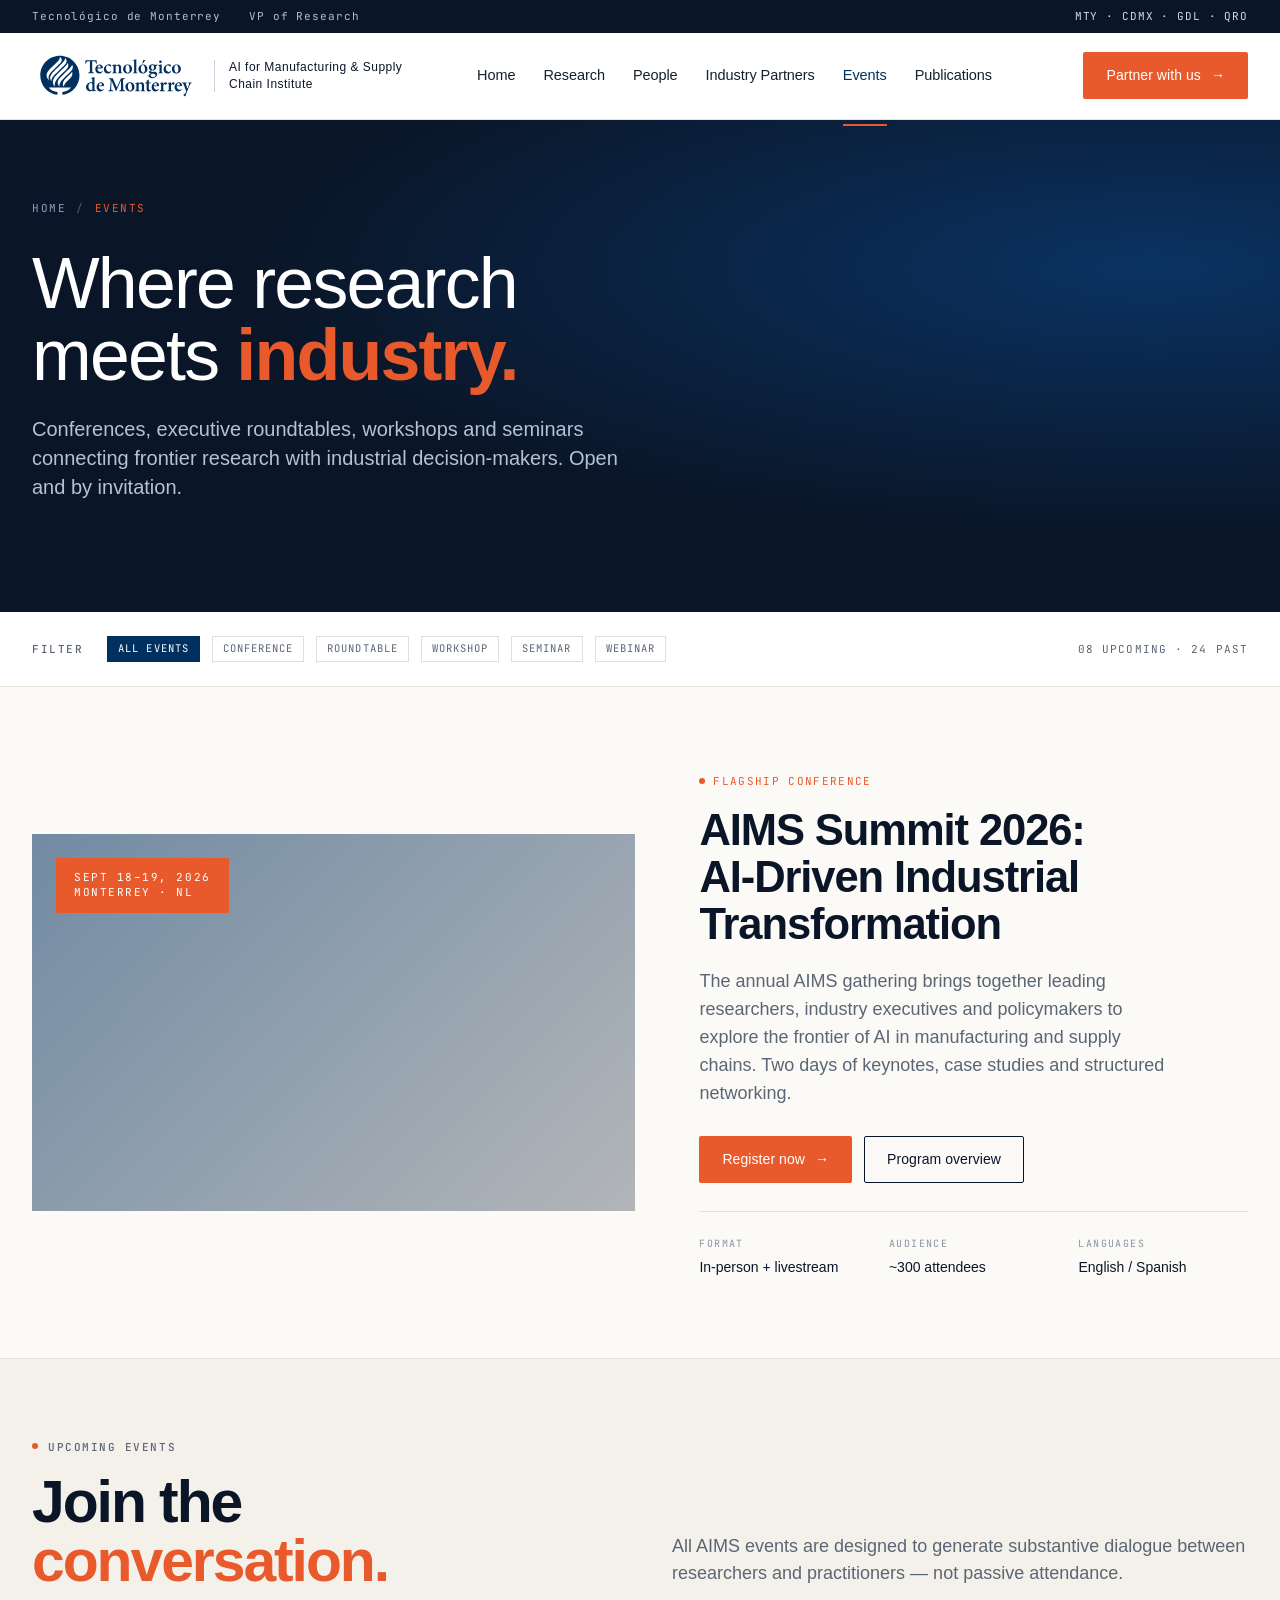
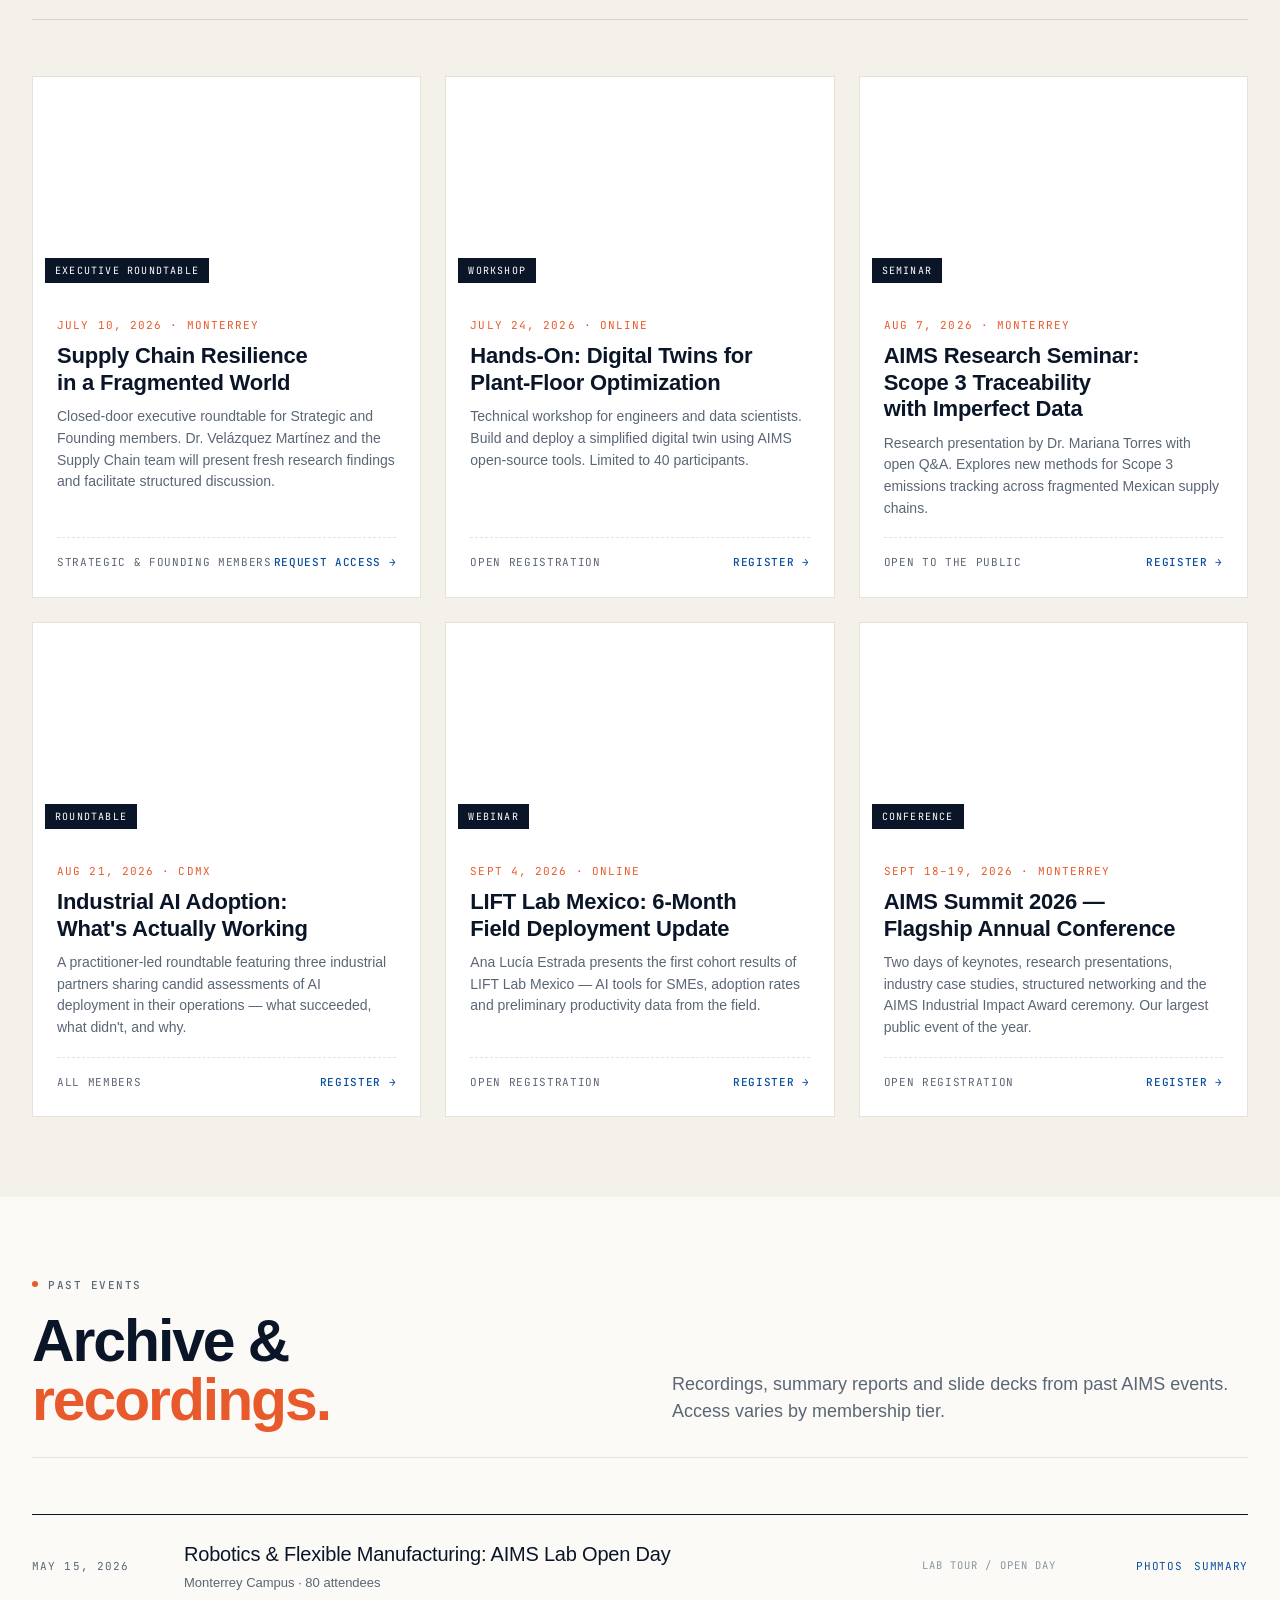
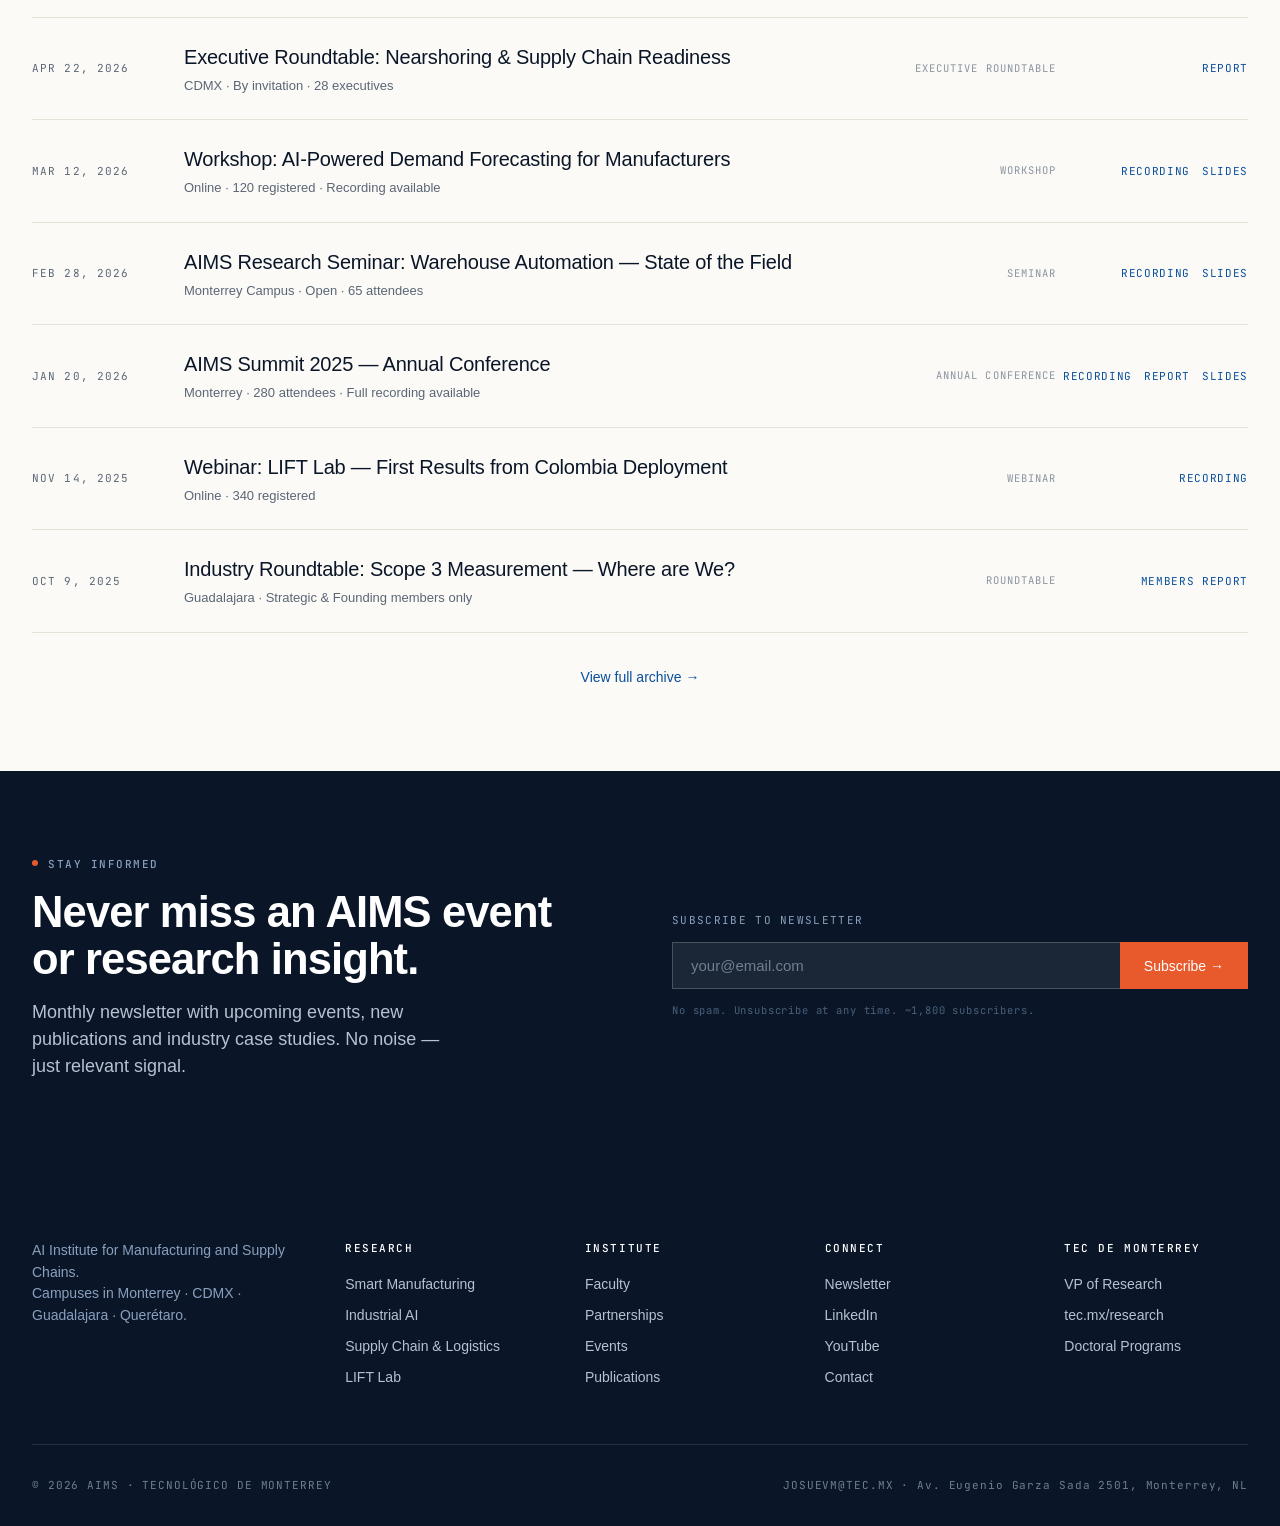
==== events.html @ 616144c2 "Add SVG favicon and include on pages Add a new favicon.svg asset (chip / neural hub styled SVG) and " ====
<!DOCTYPE html>
<html lang="en">
<head>
<meta charset="UTF-8" />
<meta name="viewport" content="width=device-width, initial-scale=1.0" />
<title>Events · AIMS Institute · Tec de Monterrey</title>
<link rel="preconnect" href="https://fonts.googleapis.com">
<link rel="preconnect" href="https://fonts.gstatic.com" crossorigin>
<link href="https://fonts.googleapis.com/css2?family=JetBrains+Mono:wght@400;500&display=swap" rel="stylesheet">
<link rel="stylesheet" href="css/styles.css">
<link rel="stylesheet" href="css/partials.css">
<style>
  /* ===== Event filter bar ===== */
  .event-filter {
    background: #fff;
    border-bottom: 1px solid var(--aims-line);
    padding: 24px 0;
    position: sticky;
    top: 86px;
    z-index: 10;
  }
  .event-filter .row {
    display: flex;
    gap: 12px;
    align-items: center;
    flex-wrap: wrap;
  }

  /* ===== Featured event ===== */
  .event-featured {
    padding: 80px 0;
    background: var(--aims-paper);
    border-bottom: 1px solid var(--aims-line);
  }
  .event-feat-grid {
    display: grid;
    grid-template-columns: 1.1fr 1fr;
    gap: 64px;
    align-items: center;
  }
  .event-feat-img {
    aspect-ratio: 16/10;
    position: relative;
    overflow: hidden;
    background-size: cover;
    background-position: center;
  }
  .event-feat-img .overlay {
    position: absolute;
    inset: 0;
    background: linear-gradient(135deg, rgba(0,48,95,0.55), rgba(10,22,40,0.3));
  }
  .event-feat-img .date-badge {
    position: absolute;
    top: 24px;
    left: 24px;
    background: var(--aims-accent);
    color: #fff;
    padding: 12px 18px;
    font-family: var(--font-mono);
    font-size: 11px;
    letter-spacing: 0.14em;
    text-transform: uppercase;
    line-height: 1.4;
  }
  .event-feat-body .type-pill {
    display: inline-flex;
    align-items: center;
    gap: 8px;
    font-family: var(--font-mono);
    font-size: 11px;
    letter-spacing: 0.12em;
    text-transform: uppercase;
    color: var(--aims-accent);
    margin-bottom: 18px;
  }
  .event-feat-body h2 {
    font-family: var(--font-display);
    font-size: clamp(30px, 3.4vw, 46px);
    line-height: 1.08;
    letter-spacing: -0.025em;
    color: var(--aims-ink);
    margin: 0 0 20px;
  }
  .event-feat-body p {
    font-family: var(--font-serif);
    font-size: 18px;
    line-height: 1.55;
    color: var(--aims-text-muted);
    margin: 0 0 28px;
    max-width: 480px;
  }
  .event-meta-row {
    display: grid;
    grid-template-columns: repeat(3, 1fr);
    gap: 20px;
    padding-top: 24px;
    border-top: 1px solid var(--aims-line);
    margin-top: 28px;
  }
  .event-meta-row .meta-item .lbl {
    font-family: var(--font-mono);
    font-size: 10px;
    letter-spacing: 0.14em;
    text-transform: uppercase;
    color: var(--aims-text-faint);
    margin-bottom: 6px;
  }
  .event-meta-row .meta-item .val {
    font-size: 14px;
    font-weight: 500;
    color: var(--aims-ink);
  }

  /* ===== Upcoming events grid ===== */
  .upcoming-section {
    padding: 80px 0;
    background: var(--aims-bone);
  }
  .events-grid {
    display: grid;
    grid-template-columns: repeat(3, 1fr);
    gap: 24px;
    margin-top: 48px;
  }
  .event-card {
    background: #fff;
    border: 1px solid var(--aims-line);
    display: flex;
    flex-direction: column;
    transition: border-color 0.2s ease, transform 0.2s ease;
  }
  .event-card:hover {
    border-color: var(--aims-deep);
    transform: translateY(-2px);
  }
  .event-card .card-img {
    aspect-ratio: 16/9;
    background-size: cover;
    background-position: center;
    position: relative;
    overflow: hidden;
  }
  .event-card .card-img .type-tag {
    position: absolute;
    bottom: 12px;
    left: 12px;
    background: var(--aims-ink);
    color: #fff;
    font-family: var(--font-mono);
    font-size: 10px;
    letter-spacing: 0.12em;
    text-transform: uppercase;
    padding: 5px 10px;
  }
  .event-card .card-body {
    padding: 22px 24px 26px;
    flex: 1;
    display: flex;
    flex-direction: column;
  }
  .event-card .card-date {
    font-family: var(--font-mono);
    font-size: 11px;
    letter-spacing: 0.1em;
    text-transform: uppercase;
    color: var(--aims-accent);
    margin-bottom: 10px;
  }
  .event-card h3 {
    font-family: var(--font-serif);
    font-size: 22px;
    line-height: 1.2;
    letter-spacing: -0.01em;
    color: var(--aims-ink);
    margin: 0 0 10px;
  }
  .event-card p {
    font-size: 14px;
    color: var(--aims-text-muted);
    line-height: 1.55;
    margin: 0 0 18px;
    flex: 1;
  }
  .event-card .card-footer {
    display: flex;
    justify-content: space-between;
    align-items: center;
    padding-top: 16px;
    border-top: 1px dashed var(--aims-line);
    font-family: var(--font-mono);
    font-size: 11px;
    letter-spacing: 0.06em;
    text-transform: uppercase;
    color: var(--aims-text-muted);
  }
  .event-card .card-footer .register-link {
    color: var(--aims-blue);
    font-weight: 500;
  }
  .event-card .card-footer .register-link:hover { color: var(--aims-accent); }

  /* ===== Past events list ===== */
  .past-section {
    padding: 80px 0;
    background: var(--aims-paper);
  }
  .past-list {
    margin-top: 48px;
    border-top: 1px solid var(--aims-ink);
  }
  .past-item {
    display: grid;
    grid-template-columns: 120px 1fr 200px 160px;
    gap: 32px;
    align-items: center;
    padding: 24px 0;
    border-bottom: 1px solid var(--aims-line);
    transition: background 0.15s ease;
  }
  .past-item:hover { background: var(--aims-bone); margin: 0 -20px; padding: 24px 20px; }
  .past-item .past-date {
    font-family: var(--font-mono);
    font-size: 11px;
    letter-spacing: 0.1em;
    text-transform: uppercase;
    color: var(--aims-text-muted);
  }
  .past-item h4 {
    font-family: var(--font-serif);
    font-size: 20px;
    letter-spacing: -0.01em;
    color: var(--aims-ink);
    margin: 0 0 4px;
    font-weight: 500;
  }
  .past-item .past-sub {
    font-size: 13px;
    color: var(--aims-text-muted);
  }
  .past-item .past-type {
    font-family: var(--font-mono);
    font-size: 10.5px;
    letter-spacing: 0.1em;
    text-transform: uppercase;
    color: var(--aims-text-faint);
    text-align: right;
  }
  .past-item .past-links {
    display: flex;
    gap: 12px;
    justify-content: flex-end;
    font-family: var(--font-mono);
    font-size: 11px;
    letter-spacing: 0.06em;
    text-transform: uppercase;
  }
  .past-item .past-links a { color: var(--aims-blue); }
  .past-item .past-links a:hover { color: var(--aims-accent); }

  /* ===== Newsletter CTA ===== */
  .newsletter-band {
    background: var(--aims-ink);
    padding: 80px 0;
  }
  .newsletter-grid {
    display: grid;
    grid-template-columns: 1fr 1fr;
    gap: 64px;
    align-items: center;
  }
  .newsletter-band h2 { color: #fff; font-family: var(--font-serif); font-size: clamp(30px, 3.4vw, 46px); line-height: 1.08; letter-spacing: -0.02em; margin: 0 0 16px; }
  .newsletter-band p { color: #b6c2d2; font-family: var(--font-serif); font-size: 18px; line-height: 1.5; max-width: 440px; margin: 0; }
  .newsletter-form { display: flex; gap: 0; }
  .newsletter-form input {
    flex: 1;
    padding: 14px 18px;
    border: 1px solid rgba(255,255,255,0.2);
    border-right: 0;
    background: rgba(255,255,255,0.07);
    font-family: var(--font-sans);
    font-size: 15px;
    color: #fff;
    outline: none;
    border-radius: 0;
  }
  .newsletter-form input::placeholder { color: #6f7e92; }
  .newsletter-form input:focus { border-color: var(--aims-accent); background: rgba(255,255,255,0.1); }
  .newsletter-form button {
    padding: 14px 24px;
    background: var(--aims-accent);
    color: #fff;
    font-family: var(--font-sans);
    font-weight: 500;
    font-size: 14px;
    border: none;
    cursor: pointer;
    transition: background 0.2s ease;
    white-space: nowrap;
  }
  .newsletter-form button:hover { background: #d04915; }

  /* Mobile */
  @media (max-width: 1024px) {
    .event-feat-grid { grid-template-columns: 1fr; gap: 36px; }
    .events-grid { grid-template-columns: repeat(2, 1fr); }
    .past-item { grid-template-columns: 100px 1fr 140px; }
    .past-item .past-links { grid-column: 1 / -1; justify-content: flex-start; }
    .newsletter-grid { grid-template-columns: 1fr; gap: 36px; }
  }
  @media (max-width: 768px) {
    .event-featured { padding: 52px 0; }
    .event-filter { top: 70px; }
    .upcoming-section { padding: 52px 0; }
    .events-grid { grid-template-columns: 1fr; }
    .past-section { padding: 52px 0; }
    .past-item { grid-template-columns: 1fr; gap: 8px; }
    .past-item .past-type { text-align: left; }
    .past-item .past-links { justify-content: flex-start; }
    .event-meta-row { grid-template-columns: 1fr 1fr; }
    .newsletter-band { padding: 52px 0; }
    .newsletter-form { flex-direction: column; }
    .newsletter-form input { border-right: 1px solid rgba(255,255,255,0.2); border-bottom: 0; }
    .newsletter-form button { width: 100%; }
  }
</style>
  <link rel="icon" type="image/svg+xml" href="favicon.svg">
</head>
<body>

<!-- TOP BAR -->
<div class="topbar">
  <div class="container">
    <div class="topbar-links">
      <a href="https://www.tec.mx/" target="_blank" rel="noopener">Tecnológico de Monterrey</a>
      <a href="https://www.tec.mx/investigacion" target="_blank" rel="noopener">VP of Research</a>
    </div>
    <div class="topbar-meta">
      <span>MTY · CDMX · GDL · QRO</span>
    </div>
  </div>
</div>

<!-- HEADER -->
<header class="header">
  <div class="container">
    <a href="index.html" class="brand">
      <img src="uploads/tec-logo.svg" alt="Tec de Monterrey" class="brand-flame">
      <div class="brand-sep"></div>
      <div class="brand-text">
        <span class="name">AI for Manufacturing &amp; Supply Chain Institute</span>
      </div>
    </a>
    <nav class="nav" id="mainNav">
      <a href="index.html">Home</a>
      <a href="research.html">Research</a>
      <a href="people.html">People</a>
      <a href="partners.html">Industry Partners</a>
      <a href="events.html" class="active">Events</a>
      <a href="publications.html">Publications</a>
      <a href="partners.html" class="btn btn-primary nav-mobile-cta">Partner with us <span class="arrow">→</span></a>
    </nav>
    <div class="nav-cta">
      <a href="partners.html" class="btn btn-primary">Partner with us <span class="arrow">→</span></a>
    </div>
    <button class="nav-toggle" id="navToggle" aria-label="Toggle navigation">
      <span></span><span></span><span></span>
    </button>
  </div>
</header>

<!-- PAGE HERO -->
<section class="page-hero" data-screen-label="01 Hero Events">
  <div class="container">
    <div class="breadcrumb">
      <a href="index.html">Home</a>
      <span class="sep">/</span>
      <span class="current">Events</span>
    </div>
    <h1>Where research<br>meets <span class="italic" style="color: var(--aims-accent);">industry.</span></h1>
    <p>Conferences, executive roundtables, workshops and seminars connecting frontier research with industrial decision-makers. Open and by invitation.</p>
  </div>
</section>

<!-- FILTER BAR -->
<div class="event-filter">
  <div class="container">
    <div class="row">
      <span class="eyebrow" style="margin-right: 12px;">FILTER</span>
      <span class="tag solid">All events</span>
      <span class="tag">Conference</span>
      <span class="tag">Roundtable</span>
      <span class="tag">Workshop</span>
      <span class="tag">Seminar</span>
      <span class="tag">Webinar</span>
      <span style="margin-left: auto; font-family: var(--font-mono); font-size: 11px; letter-spacing: 0.1em; color: var(--aims-text-muted);">08 UPCOMING · 24 PAST</span>
    </div>
  </div>
</div>

<!-- FEATURED EVENT -->
<section class="event-featured" data-screen-label="02 Featured">
  <div class="container">
    <div class="event-feat-grid">
      <div class="event-feat-img" style="background-image: url('https://images.unsplash.com/photo-1540575467063-178a50c2df87?auto=format&fit=crop&w=1000&q=80');">
        <div class="overlay"></div>
        <div class="date-badge">
          SEPT 18–19, 2026<br>MONTERREY · NL
        </div>
      </div>
      <div class="event-feat-body">
        <div class="type-pill"><span class="dot" style="width:6px;height:6px;background:var(--aims-accent);border-radius:50%;display:inline-block;"></span> FLAGSHIP CONFERENCE</div>
        <h2>AIMS Summit 2026: AI-Driven Industrial Transformation</h2>
        <p>The annual AIMS gathering brings together leading researchers, industry executives and policymakers to explore the frontier of AI in manufacturing and supply chains. Two days of keynotes, case studies and structured networking.</p>
        <div style="display: flex; gap: 12px; flex-wrap: wrap;">
          <a href="#" class="btn btn-primary">Register now <span class="arrow">→</span></a>
          <a href="#" class="btn btn-ghost">Program overview</a>
        </div>
        <div class="event-meta-row">
          <div class="meta-item">
            <div class="lbl">Format</div>
            <div class="val">In-person + livestream</div>
          </div>
          <div class="meta-item">
            <div class="lbl">Audience</div>
            <div class="val">~300 attendees</div>
          </div>
          <div class="meta-item">
            <div class="lbl">Languages</div>
            <div class="val">English / Spanish</div>
          </div>
        </div>
      </div>
    </div>
  </div>
</section>

<!-- UPCOMING EVENTS -->
<section class="upcoming-section" data-screen-label="03 Upcoming">
  <div class="container">
    <div class="section-head" style="border-bottom-color: var(--aims-stone);">
      <div class="left">
        <span class="eyebrow"><span class="dot"></span>Upcoming events</span>
        <h2 class="h1">Join the<br><span class="italic" style="color: var(--aims-accent);">conversation.</span></h2>
      </div>
      <div class="right">
        <p style="font-family: var(--font-serif); font-size: 18px; line-height: 1.5; color: var(--aims-text-muted); margin: 0;">
          All AIMS events are designed to generate substantive dialogue between researchers and practitioners — not passive attendance.
        </p>
      </div>
    </div>

    <div class="events-grid">

      <article class="event-card">
        <div class="card-img" style="background-image: url('https://images.unsplash.com/photo-1559223607-a43c990c692c?auto=format&fit=crop&w=700&q=80');">
          <span class="type-tag">Executive Roundtable</span>
        </div>
        <div class="card-body">
          <div class="card-date">July 10, 2026 · Monterrey</div>
          <h3>Supply Chain Resilience in a Fragmented World</h3>
          <p>Closed-door executive roundtable for Strategic and Founding members. Dr. Velázquez Martínez and the Supply Chain team will present fresh research findings and facilitate structured discussion.</p>
          <div class="card-footer">
            <span>Strategic &amp; Founding members</span>
            <a href="#" class="register-link">Request access →</a>
          </div>
        </div>
      </article>

      <article class="event-card">
        <div class="card-img" style="background-image: url('https://images.unsplash.com/photo-1524178232363-1fb2b075b655?auto=format&fit=crop&w=700&q=80');">
          <span class="type-tag">Workshop</span>
        </div>
        <div class="card-body">
          <div class="card-date">July 24, 2026 · Online</div>
          <h3>Hands-On: Digital Twins for Plant-Floor Optimization</h3>
          <p>Technical workshop for engineers and data scientists. Build and deploy a simplified digital twin using AIMS open-source tools. Limited to 40 participants.</p>
          <div class="card-footer">
            <span>Open registration</span>
            <a href="#" class="register-link">Register →</a>
          </div>
        </div>
      </article>

      <article class="event-card">
        <div class="card-img" style="background-image: url('https://images.unsplash.com/photo-1505373877841-8d25f7d46678?auto=format&fit=crop&w=700&q=80');">
          <span class="type-tag">Seminar</span>
        </div>
        <div class="card-body">
          <div class="card-date">Aug 7, 2026 · Monterrey</div>
          <h3>AIMS Research Seminar: Scope 3 Traceability with Imperfect Data</h3>
          <p>Research presentation by Dr. Mariana Torres with open Q&amp;A. Explores new methods for Scope 3 emissions tracking across fragmented Mexican supply chains.</p>
          <div class="card-footer">
            <span>Open to the public</span>
            <a href="#" class="register-link">Register →</a>
          </div>
        </div>
      </article>

      <article class="event-card">
        <div class="card-img" style="background-image: url('https://images.unsplash.com/photo-1522071820081-009f0129c71c?auto=format&fit=crop&w=700&q=80');">
          <span class="type-tag">Roundtable</span>
        </div>
        <div class="card-body">
          <div class="card-date">Aug 21, 2026 · CDMX</div>
          <h3>Industrial AI Adoption: What's Actually Working</h3>
          <p>A practitioner-led roundtable featuring three industrial partners sharing candid assessments of AI deployment in their operations — what succeeded, what didn't, and why.</p>
          <div class="card-footer">
            <span>All members</span>
            <a href="#" class="register-link">Register →</a>
          </div>
        </div>
      </article>

      <article class="event-card">
        <div class="card-img" style="background-image: url('https://images.unsplash.com/photo-1591115765373-5207764f72e7?auto=format&fit=crop&w=700&q=80');">
          <span class="type-tag">Webinar</span>
        </div>
        <div class="card-body">
          <div class="card-date">Sept 4, 2026 · Online</div>
          <h3>LIFT Lab Mexico: 6-Month Field Deployment Update</h3>
          <p>Ana Lucía Estrada presents the first cohort results of LIFT Lab Mexico — AI tools for SMEs, adoption rates and preliminary productivity data from the field.</p>
          <div class="card-footer">
            <span>Open registration</span>
            <a href="#" class="register-link">Register →</a>
          </div>
        </div>
      </article>

      <article class="event-card">
        <div class="card-img" style="background-image: url('https://images.unsplash.com/photo-1517048676732-d65bc937f952?auto=format&fit=crop&w=700&q=80');">
          <span class="type-tag">Conference</span>
        </div>
        <div class="card-body">
          <div class="card-date">Sept 18–19, 2026 · Monterrey</div>
          <h3>AIMS Summit 2026 — Flagship Annual Conference</h3>
          <p>Two days of keynotes, research presentations, industry case studies, structured networking and the AIMS Industrial Impact Award ceremony. Our largest public event of the year.</p>
          <div class="card-footer">
            <span>Open registration</span>
            <a href="#" class="register-link">Register →</a>
          </div>
        </div>
      </article>

    </div>
  </div>
</section>

<!-- PAST EVENTS -->
<section class="past-section" data-screen-label="04 Past">
  <div class="container">
    <div class="section-head">
      <div class="left">
        <span class="eyebrow"><span class="dot"></span>Past events</span>
        <h2 class="h1">Archive &amp;<br><span class="italic" style="color: var(--aims-accent);">recordings.</span></h2>
      </div>
      <div class="right">
        <p style="font-family: var(--font-serif); font-size: 18px; line-height: 1.5; color: var(--aims-text-muted); margin: 0;">
          Recordings, summary reports and slide decks from past AIMS events. Access varies by membership tier.
        </p>
      </div>
    </div>

    <div class="past-list">
      <div class="past-item">
        <div class="past-date">May 15, 2026</div>
        <div>
          <h4>Robotics &amp; Flexible Manufacturing: AIMS Lab Open Day</h4>
          <div class="past-sub">Monterrey Campus · 80 attendees</div>
        </div>
        <div class="past-type">Lab Tour / Open Day</div>
        <div class="past-links"><a href="#">Photos</a><a href="#">Summary</a></div>
      </div>
      <div class="past-item">
        <div class="past-date">Apr 22, 2026</div>
        <div>
          <h4>Executive Roundtable: Nearshoring &amp; Supply Chain Readiness</h4>
          <div class="past-sub">CDMX · By invitation · 28 executives</div>
        </div>
        <div class="past-type">Executive Roundtable</div>
        <div class="past-links"><a href="#">Report</a></div>
      </div>
      <div class="past-item">
        <div class="past-date">Mar 12, 2026</div>
        <div>
          <h4>Workshop: AI-Powered Demand Forecasting for Manufacturers</h4>
          <div class="past-sub">Online · 120 registered · Recording available</div>
        </div>
        <div class="past-type">Workshop</div>
        <div class="past-links"><a href="#">Recording</a><a href="#">Slides</a></div>
      </div>
      <div class="past-item">
        <div class="past-date">Feb 28, 2026</div>
        <div>
          <h4>AIMS Research Seminar: Warehouse Automation — State of the Field</h4>
          <div class="past-sub">Monterrey Campus · Open · 65 attendees</div>
        </div>
        <div class="past-type">Seminar</div>
        <div class="past-links"><a href="#">Recording</a><a href="#">Slides</a></div>
      </div>
      <div class="past-item">
        <div class="past-date">Jan 20, 2026</div>
        <div>
          <h4>AIMS Summit 2025 — Annual Conference</h4>
          <div class="past-sub">Monterrey · 280 attendees · Full recording available</div>
        </div>
        <div class="past-type">Annual Conference</div>
        <div class="past-links"><a href="#">Recording</a><a href="#">Report</a><a href="#">Slides</a></div>
      </div>
      <div class="past-item">
        <div class="past-date">Nov 14, 2025</div>
        <div>
          <h4>Webinar: LIFT Lab — First Results from Colombia Deployment</h4>
          <div class="past-sub">Online · 340 registered</div>
        </div>
        <div class="past-type">Webinar</div>
        <div class="past-links"><a href="#">Recording</a></div>
      </div>
      <div class="past-item">
        <div class="past-date">Oct 9, 2025</div>
        <div>
          <h4>Industry Roundtable: Scope 3 Measurement — Where are We?</h4>
          <div class="past-sub">Guadalajara · Strategic &amp; Founding members only</div>
        </div>
        <div class="past-type">Roundtable</div>
        <div class="past-links"><a href="#">Members report</a></div>
      </div>
    </div>

    <div style="margin-top: 32px; text-align: center;">
      <a href="#" class="link-arrow">View full archive →</a>
    </div>
  </div>
</section>

<!-- NEWSLETTER -->
<section class="newsletter-band" data-screen-label="05 Newsletter">
  <div class="container">
    <div class="newsletter-grid">
      <div>
        <span class="eyebrow" style="color: #8aa0bd;"><span class="dot"></span>Stay informed</span>
        <h2 style="margin-top: 14px;">Never miss an AIMS event<br>or research insight.</h2>
        <p>Monthly newsletter with upcoming events, new publications and industry case studies. No noise — just relevant signal.</p>
      </div>
      <div>
        <div style="font-family: var(--font-mono); font-size: 11px; letter-spacing: 0.12em; text-transform: uppercase; color: #8aa0bd; margin-bottom: 14px;">SUBSCRIBE TO NEWSLETTER</div>
        <div class="newsletter-form">
          <input type="email" placeholder="your@email.com" />
          <button type="submit">Subscribe →</button>
        </div>
        <p style="margin: 14px 0 0; font-family: var(--font-mono); font-size: 10.5px; letter-spacing: 0.08em; color: #4a5f7a;">
          No spam. Unsubscribe at any time. ~1,800 subscribers.
        </p>
      </div>
    </div>
  </div>
</section>

<!-- FOOTER -->
<footer class="footer">
  <div class="container">
    <div class="footer-grid">
      <div>
        <p style="font-size: 14px; line-height: 1.55; color: #8aa0bd; max-width: 320px; margin: 0;">
          AI Institute for Manufacturing and Supply Chains.<br>
          Campuses in Monterrey · CDMX · Guadalajara · Querétaro.
        </p>
      </div>
      <div><h4>Research</h4><ul><li><a href="#">Smart Manufacturing</a></li><li><a href="#">Industrial AI</a></li><li><a href="#">Supply Chain &amp; Logistics</a></li><li><a href="#">LIFT Lab</a></li></ul></div>
      <div><h4>Institute</h4><ul><li><a href="people.html">Faculty</a></li><li><a href="partners.html">Partnerships</a></li><li><a href="events.html">Events</a></li><li><a href="publications.html">Publications</a></li></ul></div>
      <div><h4>Connect</h4><ul><li><a href="#">Newsletter</a></li><li><a href="#">LinkedIn</a></li><li><a href="#">YouTube</a></li><li><a href="#">Contact</a></li></ul></div>
      <div><h4>Tec de Monterrey</h4><ul><li><a href="#">VP of Research</a></li><li><a href="#">tec.mx/research</a></li><li><a href="#">Doctoral Programs</a></li></ul></div>
    </div>
    <div class="footer-bottom">
      <span>© 2026 AIMS · TECNOLÓGICO DE MONTERREY</span>
      <span>JOSUEVM@TEC.MX  ·  Av. Eugenio Garza Sada 2501, Monterrey, NL</span>
    </div>
  </div>
</footer>

<script>
const toggle = document.getElementById('navToggle');
const nav = document.getElementById('mainNav');
if (toggle && nav) {
  toggle.addEventListener('click', () => {
    nav.classList.toggle('open');
    toggle.classList.toggle('open');
    document.body.style.overflow = nav.classList.contains('open') ? 'hidden' : '';
  });
  nav.querySelectorAll('a').forEach(link => {
    link.addEventListener('click', () => {
      nav.classList.remove('open');
      toggle.classList.remove('open');
      document.body.style.overflow = '';
    });
  });
}
</script>
</body>
</html>
---- css/styles.css ----
/* ============================================================
   AIMS — Design System
   Tec de Monterrey institutional with energy accents
   ============================================================ */

@font-face {
  font-family: "Neue Haas Grotesk";
  src: url("fonts/NHaasGroteskTXPro-55Rg.ttf") format("truetype");
  font-weight: 400 500;
  font-style: normal;
  font-display: swap;
}
@font-face {
  font-family: "Neue Haas Grotesk";
  src: url("fonts/NHaasGroteskTXPro-75Bd.ttf") format("truetype");
  font-weight: 600 700;
  font-style: normal;
  font-display: swap;
}

:root {
  /* Colors — Tec institutional deep blue + warm accent */
  --aims-ink: #0a1628;            /* near-black blue */
  --aims-deep: #00305f;           /* Tec deep blue */
  --aims-blue: #0a4f9c;           /* primary blue */
  --aims-blue-bright: #2563d4;    /* interactive blue */
  --aims-azure: #e8f0fa;          /* tint */

  --aims-accent: #e85a2c;         /* warm orange — industry energy */
  --aims-accent-soft: #fde8de;
  --aims-gold: #c89a3a;           /* secondary accent (academic) */

  --aims-paper: #fbfaf7;          /* warm off-white */
  --aims-bone: #f4f1ea;           /* paper-2 */
  --aims-stone: #d9d4c7;          /* divider warm */
  --aims-line: #e6e2d8;
  --aims-line-cool: #d8e0ea;

  --aims-text: #15202b;
  --aims-text-muted: #5b6675;
  --aims-text-faint: #8a93a0;

  /* Type — fully Helvetica-driven (Neue Haas Grotesk Text Pro) */
  --font-display: "Neue Haas Grotesk", "Helvetica Neue", "Helvetica", Arial, sans-serif;
  --font-sans: "Neue Haas Grotesk", "Helvetica Neue", "Helvetica", Arial, sans-serif;
  --font-serif: "Neue Haas Grotesk", "Helvetica Neue", "Helvetica", Arial, sans-serif;
  --font-mono: "JetBrains Mono", ui-monospace, "SF Mono", Menlo, monospace;

  /* Layout */
  --container: 1320px;
  --gutter: 32px;
}

* { box-sizing: border-box; }
html, body { margin: 0; padding: 0; }

body {
  font-family: var(--font-sans);
  color: var(--aims-text);
  background: var(--aims-paper);
  font-size: 16px;
  line-height: 1.5;
  -webkit-font-smoothing: antialiased;
  -moz-osx-font-smoothing: grayscale;
}

a { color: inherit; text-decoration: none; }

img { max-width: 100%; display: block; }

.container {
  max-width: var(--container);
  margin: 0 auto;
  padding: 0 var(--gutter);
}

/* ---------- Typography ---------- */
.eyebrow {
  font-family: var(--font-mono);
  font-size: 11px;
  font-weight: 500;
  letter-spacing: 0.14em;
  text-transform: uppercase;
  color: var(--aims-text-muted);
}

.eyebrow .dot {
  display: inline-block;
  width: 6px; height: 6px;
  background: var(--aims-accent);
  border-radius: 50%;
  margin-right: 10px;
  vertical-align: 2px;
}

h1, h2, h3, h4 {
  font-family: var(--font-display);
  font-weight: 700;
  letter-spacing: -0.02em;
  margin: 0;
  color: var(--aims-ink);
  text-wrap: balance;
}

.display {
  font-size: clamp(52px, 7.2vw, 104px);
  line-height: 0.94;
  letter-spacing: -0.04em;
  font-weight: 700;
}

.h1 { font-size: clamp(40px, 4.6vw, 68px); line-height: 1.0;  letter-spacing: -0.035em; font-weight: 700; }
.h2 { font-size: clamp(30px, 3.2vw, 46px); line-height: 1.06; letter-spacing: -0.03em;  font-weight: 700; }
.h3 { font-size: clamp(22px, 1.8vw, 26px); line-height: 1.18; letter-spacing: -0.02em;  font-weight: 700; }
.h4 { font-size: 18px; line-height: 1.3;   letter-spacing: -0.01em;  font-weight: 700; }

p.lead {
  font-family: var(--font-sans);
  font-size: clamp(19px, 1.5vw, 22px);
  line-height: 1.45;
  color: var(--aims-text);
  font-weight: 400;
  letter-spacing: -0.005em;
}

.italic { font-weight: 700; color: var(--aims-accent); }

/* ---------- Header / Nav ---------- */
.topbar {
  background: var(--aims-ink);
  color: #d3dbe4;
  font-family: var(--font-mono);
  font-size: 11px;
  letter-spacing: 0.08em;
  padding: 8px 0;
}
.topbar .container {
  display: flex;
  justify-content: space-between;
  align-items: center;
}
.topbar a { color: #d3dbe4; opacity: 0.85; }
.topbar a:hover { opacity: 1; }
.topbar .topbar-links { display: flex; gap: 28px; }
.topbar .topbar-meta { display: flex; gap: 18px; align-items: center; }
.topbar .lang-pill {
  background: rgba(255,255,255,0.08);
  padding: 3px 10px;
  border-radius: 2px;
}

.header {
  background: #fff;
  border-bottom: 1px solid var(--aims-line);
  position: sticky;
  top: 0;
  z-index: 50;
}
.header .container {
  display: flex;
  align-items: center;
  height: 86px;
  gap: 48px;
}

.brand {
  display: flex;
  align-items: center;
  gap: 0;
  text-decoration: none;
}
.brand-flame {
  height: 48px;
  width: auto;
  flex-shrink: 0;
}
.brand-sep {
  width: 1px;
  height: 32px;
  background: #c8d2dc;
  margin: 0 14px;
  flex-shrink: 0;
}
.brand-text {
  display: flex;
  flex-direction: column;
  line-height: 1.2;
}
.brand-text .name {
  font-family: var(--font-sans);
  font-weight: 400;
  font-size: 12px;
  line-height: 1.35;
  color: var(--aims-ink);
  letter-spacing: 0.04em;
  max-width: 200px;
}
.brand-text .sub {
  font-family: var(--font-mono);
  font-size: 9.5px;
  letter-spacing: 0.08em;
  color: var(--aims-text-muted);
  text-transform: uppercase;
  margin-top: 3px;
}

/* Footer brand overrides */
.footer .brand-flame { filter: brightness(0) invert(1); }
.footer .brand-sep { background: rgba(255,255,255,0.2); }
.footer .brand-text .name { color: #fff; }
.footer .brand-text .sub { color: #8aa0bd; }

.nav {
  display: flex;
  align-items: center;
  gap: 28px;
  flex: 1;
}
.nav a {
  font-size: 14.5px;
  font-weight: 500;
  color: var(--aims-text);
  padding: 8px 0;
  position: relative;
  letter-spacing: -0.005em;
}
.nav a:hover { color: var(--aims-blue); }
.nav a.active {
  color: var(--aims-deep);
}
.nav a.active::after {
  content: "";
  position: absolute;
  left: 0; right: 0;
  bottom: -32px;
  height: 2px;
  background: var(--aims-accent);
}

.nav-cta {
  margin-left: auto;
  display: flex;
  gap: 12px;
  align-items: center;
}

/* ---------- Buttons ---------- */
.btn {
  display: inline-flex;
  align-items: center;
  gap: 10px;
  padding: 12px 22px;
  font-family: var(--font-sans);
  font-weight: 500;
  font-size: 14px;
  letter-spacing: 0.005em;
  border: 1px solid transparent;
  border-radius: 2px;
  cursor: pointer;
  transition: all 0.18s ease;
  background: transparent;
}
.btn-primary {
  background: var(--aims-accent);
  color: #fff;
}
.btn-primary:hover { background: #d04915; }
.btn-dark {
  background: var(--aims-ink);
  color: #fff;
}
.btn-dark:hover { background: var(--aims-deep); }
.btn-ghost {
  background: transparent;
  border-color: var(--aims-ink);
  color: var(--aims-ink);
}
.btn-ghost:hover { background: var(--aims-ink); color: #fff; }
.btn-ghost-light {
  border-color: rgba(255,255,255,0.4);
  color: #fff;
}
.btn-ghost-light:hover { background: #fff; color: var(--aims-ink); border-color: #fff; }
.btn .arrow { transition: transform 0.2s ease; }
.btn:hover .arrow { transform: translateX(3px); }

.link-arrow {
  display: inline-flex;
  align-items: center;
  gap: 8px;
  font-family: var(--font-sans);
  font-weight: 500;
  font-size: 14px;
  color: var(--aims-blue);
  border-bottom: 1px solid transparent;
  padding-bottom: 2px;
  transition: all 0.2s ease;
}
.link-arrow:hover {
  border-bottom-color: var(--aims-blue);
}

/* ---------- Sections / Layout helpers ---------- */
.section { padding: 96px 0; }
.section-tight { padding: 64px 0; }
.section-dark {
  background: var(--aims-ink);
  color: #d3dbe4;
}
.section-dark h1, .section-dark h2, .section-dark h3, .section-dark h4 { color: #fff; }
.section-dark .eyebrow { color: #8aa0bd; }
.section-dark p { color: #b6c2d2; }

.section-bone { background: var(--aims-bone); }

.grid { display: grid; gap: var(--gutter); }
.grid-2 { grid-template-columns: repeat(2, 1fr); }
.grid-3 { grid-template-columns: repeat(3, 1fr); }
.grid-4 { grid-template-columns: repeat(4, 1fr); }
.grid-12 { grid-template-columns: repeat(12, 1fr); }

.section-head {
  display: grid;
  grid-template-columns: 1fr 1fr;
  gap: 64px;
  align-items: end;
  margin-bottom: 56px;
  padding-bottom: 28px;
  border-bottom: 1px solid var(--aims-line);
}
.section-head .left .eyebrow { margin-bottom: 18px; display: block; }
.section-head .right { padding-bottom: 4px; }

/* ---------- Image placeholders ---------- */
.placeholder {
  position: relative;
  background:
    repeating-linear-gradient(
      135deg,
      #e9e3d5 0 1px,
      transparent 1px 14px
    ),
    var(--aims-bone);
  border: 1px solid var(--aims-line);
  display: grid;
  place-items: center;
  overflow: hidden;
}
.placeholder.dark {
  background:
    repeating-linear-gradient(
      135deg,
      rgba(255,255,255,0.06) 0 1px,
      transparent 1px 14px
    ),
    #1a2a3e;
  border-color: rgba(255,255,255,0.08);
}
.placeholder.dark .placeholder-label { color: #8aa0bd; }
.placeholder-label {
  font-family: var(--font-mono);
  font-size: 10.5px;
  letter-spacing: 0.1em;
  text-transform: uppercase;
  color: var(--aims-text-muted);
  background: rgba(251, 250, 247, 0.85);
  padding: 6px 10px;
  border: 1px solid var(--aims-line);
  position: absolute;
  bottom: 14px;
  left: 14px;
}

/* ---------- Footer ---------- */
.footer {
  background: var(--aims-ink);
  color: #b6c2d2;
  padding: 80px 0 32px;
}
.footer h4 {
  color: #fff;
  font-family: var(--font-mono);
  font-size: 11px;
  letter-spacing: 0.14em;
  text-transform: uppercase;
  font-weight: 500;
  margin-bottom: 18px;
}
.footer a { color: #b6c2d2; }
.footer a:hover { color: #fff; }
.footer .footer-grid {
  display: grid;
  grid-template-columns: 1.4fr 1fr 1fr 1fr 1fr;
  gap: 56px;
  padding-bottom: 56px;
  border-bottom: 1px solid rgba(255,255,255,0.1);
}
.footer ul { list-style: none; padding: 0; margin: 0; display: flex; flex-direction: column; gap: 10px; font-size: 14px; }
.footer-bottom {
  display: flex;
  justify-content: space-between;
  align-items: center;
  margin-top: 32px;
  font-family: var(--font-mono);
  font-size: 11px;
  letter-spacing: 0.08em;
  color: #6f7e92;
}
/* footer brand handled above */

/* ---------- Tags & Pills ---------- */
.tag {
  display: inline-block;
  font-family: var(--font-mono);
  font-size: 10.5px;
  letter-spacing: 0.1em;
  text-transform: uppercase;
  padding: 4px 10px;
  border: 1px solid var(--aims-line-cool);
  color: var(--aims-text-muted);
  background: #fff;
}
.tag.solid {
  background: var(--aims-deep);
  color: #fff;
  border-color: var(--aims-deep);
}
.tag.accent {
  background: var(--aims-accent-soft);
  color: var(--aims-accent);
  border-color: var(--aims-accent-soft);
}

/* ---------- Cards ---------- */
.card {
  background: #fff;
  border: 1px solid var(--aims-line);
  transition: all 0.2s ease;
}
.card:hover {
  border-color: var(--aims-deep);
  transform: translateY(-2px);
}

/* Number callouts */
.metric {
  border-top: 1px solid var(--aims-line);
  padding-top: 20px;
}
.metric .num {
  font-family: var(--font-serif);
  font-size: clamp(48px, 5vw, 72px);
  line-height: 1;
  letter-spacing: -0.03em;
  color: var(--aims-deep);
  display: block;
  margin-bottom: 6px;
}
.metric .num .unit {
  font-size: 0.55em;
  color: var(--aims-accent);
  margin-left: 4px;
}
.metric .label {
  font-family: var(--font-sans);
  font-size: 13px;
  color: var(--aims-text-muted);
  line-height: 1.4;
  max-width: 240px;
}

/* Misc */
.divider {
  height: 1px;
  background: var(--aims-line);
  border: 0;
}

/* ============================================================
   MOBILE HAMBURGER NAV
   ============================================================ */

.nav-toggle {
  display: none;
  flex-direction: column;
  justify-content: center;
  gap: 5px;
  width: 40px;
  height: 40px;
  background: none;
  border: none;
  cursor: pointer;
  padding: 8px;
  margin-left: auto;
  flex-shrink: 0;
}
.nav-toggle span {
  display: block;
  width: 22px;
  height: 2px;
  background: var(--aims-ink);
  border-radius: 1px;
  transition: all 0.25s ease;
  transform-origin: center;
}
.nav-toggle.open span:nth-child(1) { transform: translateY(7px) rotate(45deg); }
.nav-toggle.open span:nth-child(2) { opacity: 0; transform: scaleX(0); }
.nav-toggle.open span:nth-child(3) { transform: translateY(-7px) rotate(-45deg); }

.nav-mobile-cta { display: none; }

/* ============================================================
   TABLET — 1024px
   ============================================================ */
@media (max-width: 1024px) {
  :root { --gutter: 24px; }

  .header .container { gap: 20px; }
  .nav { gap: 16px; }
  .nav a { font-size: 13px; }

  .section-head {
    grid-template-columns: 1fr;
    gap: 20px;
    margin-bottom: 40px;
  }
  .section-head .right { padding-bottom: 0; }

  .footer .footer-grid {
    grid-template-columns: 1fr 1fr 1fr;
    gap: 36px;
  }

  .grid-4 { grid-template-columns: repeat(2, 1fr); }
}

/* ============================================================
   MOBILE — 768px
   ============================================================ */
@media (max-width: 768px) {
  :root { --gutter: 18px; }

  /* Topbar */
  .topbar .topbar-links { display: none; }
  .topbar .container { justify-content: space-between; }

  /* Header */
  .header .container { height: 70px; gap: 12px; }
  .brand-text .name { font-size: 14px; }

  /* Hamburger */
  .nav-toggle { display: flex; }
  .nav-cta { display: none; }

  /* Mobile nav overlay */
  .nav {
    position: fixed;
    inset: 0;
    width: 100%;
    height: 100vh;
    background: var(--aims-ink);
    flex-direction: column;
    justify-content: center;
    align-items: center;
    gap: 8px;
    transform: translateX(-100%);
    transition: transform 0.3s cubic-bezier(0.4, 0, 0.2, 1);
    z-index: 200;
    padding: 48px 32px;
  }
  .nav.open { transform: translateX(0); }
  .nav a {
    font-size: 22px;
    font-weight: 700;
    color: #fff;
    letter-spacing: -0.02em;
    padding: 10px 0;
    width: 100%;
    text-align: center;
  }
  .nav a.active::after { display: none; }
  .nav a:hover { color: var(--aims-accent); }
  .nav .nav-mobile-cta {
    display: flex;
    margin-top: 24px;
    padding-top: 24px;
    border-top: 1px solid rgba(255,255,255,0.18);
    width: 100%;
    justify-content: center;
  }
  .nav-toggle { z-index: 300; }
  .nav-toggle.open span { background: #fff; }

  /* Sections */
  .section { padding: 60px 0; }
  .section-tight { padding: 40px 0; }

  .section-head {
    grid-template-columns: 1fr;
    gap: 14px;
    margin-bottom: 32px;
  }

  /* Grids */
  .grid-2, .grid-3, .grid-4 { grid-template-columns: 1fr; }

  /* Footer */
  .footer { padding: 56px 0 24px; }
  .footer .footer-grid {
    grid-template-columns: 1fr 1fr;
    gap: 32px;
  }
  .footer .footer-grid > div:first-child { grid-column: 1 / -1; }
  .footer-bottom {
    flex-direction: column;
    gap: 6px;
    text-align: center;
    font-size: 10px;
  }
}

/* ============================================================
   SMALL MOBILE — 480px
   ============================================================ */
@media (max-width: 480px) {
  .footer .footer-grid { grid-template-columns: 1fr; }
}
---- css/partials.css ----
/* ============================================================
   AIMS — Page-specific blocks
   ============================================================ */

/* ===== HERO ===== */
.hero {
  background: var(--aims-ink);
  color: #fff;
  position: relative;
  overflow: hidden;
  padding: 90px 0 0;
}
.hero::before {
  content: "";
  position: absolute;
  inset: 0;
  background:
    radial-gradient(ellipse at 78% 10%, rgba(232,90,44,0.18), transparent 55%),
    radial-gradient(ellipse at 5% 100%, rgba(10,79,156,0.4), transparent 60%);
  pointer-events: none;
}
.hero .container { position: relative; z-index: 1; }
.hero-grid {
  display: grid;
  grid-template-columns: 1.5fr 1fr;
  gap: 64px;
  align-items: end;
}
.hero-eyebrow {
  display: inline-flex;
  align-items: center;
  gap: 14px;
  font-family: var(--font-mono);
  font-size: 11px;
  letter-spacing: 0.16em;
  text-transform: uppercase;
  color: #8aa0bd;
  margin-bottom: 32px;
}
.hero-eyebrow .bar {
  display: inline-block;
  width: 36px; height: 1px;
  background: var(--aims-accent);
}
.hero h1 {
  color: #fff;
  font-size: clamp(52px, 6.6vw, 96px);
  line-height: 0.98;
  letter-spacing: -0.025em;
  font-weight: 400;
  margin-bottom: 24px;
}
.hero h1 .accent {
  color: var(--aims-accent);
}
.hero h1 .underline {
  background-image: linear-gradient(transparent 88%, var(--aims-accent) 88%, var(--aims-accent) 96%, transparent 96%);
}
.hero p {
  font-family: var(--font-serif);
  font-size: 19px;
  line-height: 1.5;
  color: #b6c2d2;
  max-width: 540px;
  font-weight: 300;
}
.hero .hero-cta {
  display: flex;
  gap: 14px;
  margin-top: 40px;
}
.hero-stats {
  display: grid;
  gap: 24px;
  padding-bottom: 12px;
}
.hero-stats .stat {
  border-top: 1px solid rgba(255,255,255,0.18);
  padding-top: 16px;
}
.hero-stats .stat .num {
  font-family: var(--font-serif);
  font-size: 44px;
  line-height: 1;
  letter-spacing: -0.025em;
  color: #fff;
}
.hero-stats .stat .num .unit { color: var(--aims-accent); font-size: 0.55em; margin-left: 4px; }
.hero-stats .stat .label {
  font-size: 12.5px;
  color: #8aa0bd;
  margin-top: 6px;
  font-family: var(--font-mono);
  letter-spacing: 0.06em;
  text-transform: uppercase;
}

.hero-strip {
  margin-top: 100px;
  border-top: 1px solid rgba(255,255,255,0.1);
  padding: 22px 0;
  display: flex;
  align-items: center;
  gap: 48px;
  font-family: var(--font-mono);
  font-size: 11px;
  letter-spacing: 0.14em;
  text-transform: uppercase;
  color: #8aa0bd;
  overflow: hidden;
  white-space: nowrap;
}
.hero-strip .label { color: var(--aims-accent); }
.hero-strip .item { display: flex; align-items: center; gap: 14px; }
.hero-strip .item::before {
  content: "";
  width: 4px; height: 4px;
  background: #4a5f7a;
  border-radius: 50%;
  display: inline-block;
}

/* ===== Mission strip ===== */
.mission {
  padding: 80px 0;
  background: var(--aims-paper);
  border-bottom: 1px solid var(--aims-line);
}
.mission-grid {
  display: grid;
  grid-template-columns: 1fr 2fr;
  gap: 80px;
  align-items: start;
}
.mission p {
  font-family: var(--font-display);
  font-size: clamp(24px, 2.4vw, 34px);
  line-height: 1.15;
  letter-spacing: -0.03em;
  font-weight: 700;
  color: var(--aims-ink);
  text-wrap: balance;
}
.mission p .highlight {
  background: linear-gradient(transparent 65%, var(--aims-accent-soft) 65%);
  font-weight: 700;
}
.mission-meta {
  font-family: var(--font-mono);
  font-size: 11px;
  letter-spacing: 0.14em;
  text-transform: uppercase;
  color: var(--aims-text-muted);
  line-height: 1.8;
}
.mission-meta .label-l { color: var(--aims-text-faint); display: block; }

/* ===== Research areas ===== */
.research {
  padding: 100px 0;
  background: var(--aims-paper);
}
.research-grid {
  display: grid;
  grid-template-columns: repeat(12, 1fr);
  gap: 0;
  border-top: 1px solid var(--aims-ink);
  border-left: 1px solid var(--aims-line);
}
.research-area {
  grid-column: span 6;
  padding: 40px 36px 44px;
  border-right: 1px solid var(--aims-line);
  border-bottom: 1px solid var(--aims-line);
  position: relative;
  background: #fff;
  transition: background 0.2s ease;
  display: flex;
  flex-direction: column;
  min-height: 380px;
}
.research-area:hover {
  background: var(--aims-paper);
}
.research-area .num {
  font-family: var(--font-mono);
  font-size: 11px;
  letter-spacing: 0.18em;
  color: var(--aims-accent);
}
.research-area h3 {
  font-family: var(--font-serif);
  font-size: 28px;
  line-height: 1.1;
  letter-spacing: -0.015em;
  margin: 18px 0 16px;
  color: var(--aims-ink);
  max-width: 380px;
}
.research-area p {
  font-size: 15px;
  line-height: 1.55;
  color: var(--aims-text-muted);
  margin: 0 0 24px;
  max-width: 460px;
}
.research-area .area-tags {
  display: flex;
  flex-wrap: wrap;
  gap: 8px;
  margin-top: auto;
  padding-top: 16px;
  border-top: 1px dashed var(--aims-line);
}
.research-area .read {
  position: absolute;
  top: 36px;
  right: 36px;
  font-family: var(--font-mono);
  font-size: 11px;
  letter-spacing: 0.1em;
  color: var(--aims-text-muted);
}
.research-area .read .arrow {
  display: inline-block;
  margin-left: 6px;
  transition: transform 0.2s ease;
}
.research-area:hover .read { color: var(--aims-accent); }
.research-area:hover .read .arrow { transform: translate(3px, -3px); }

.research-area.featured {
  background: var(--aims-ink);
  color: #fff;
}
.research-area.featured h3 { color: #fff; }
.research-area.featured p { color: #b6c2d2; }
.research-area.featured .num { color: var(--aims-accent); }
.research-area.featured .read { color: #8aa0bd; }
.research-area.featured .area-tags { border-top-color: rgba(255,255,255,0.18); }
.research-area.featured .tag { background: transparent; color: #d3dbe4; border-color: rgba(255,255,255,0.25); }

/* Visual top illustration on each card */
.research-viz {
  height: 110px;
  margin: -40px -36px 30px;
  border-bottom: 1px solid var(--aims-line);
  position: relative;
  overflow: hidden;
  background: var(--aims-bone);
}
.research-area.featured .research-viz {
  background: #11253c;
  border-bottom-color: rgba(255,255,255,0.08);
}

/* ===== People band ===== */
.people-band {
  padding: 100px 0;
  background: var(--aims-bone);
}
.people-row {
  display: grid;
  grid-template-columns: repeat(4, 1fr);
  gap: 24px;
  margin-top: 48px;
}
.person-card {
  background: var(--aims-paper);
  border: 1px solid var(--aims-line);
}
.person-card .portrait {
  aspect-ratio: 4/5;
  background:
    repeating-linear-gradient(135deg, rgba(0,48,95,0.06) 0 1px, transparent 1px 12px),
    linear-gradient(180deg, #e8e1d2, #d6cdb9);
  position: relative;
  border-bottom: 1px solid var(--aims-line);
}
.person-card .portrait::after {
  content: "PORTRAIT";
  position: absolute;
  bottom: 12px;
  left: 12px;
  font-family: var(--font-mono);
  font-size: 9.5px;
  letter-spacing: 0.14em;
  color: rgba(0,48,95,0.4);
}
.person-card .info {
  padding: 18px 20px 22px;
}
.person-card .info h4 {
  font-family: var(--font-serif);
  font-weight: 500;
  font-size: 19px;
  line-height: 1.2;
  letter-spacing: -0.01em;
  color: var(--aims-ink);
  margin: 0 0 6px;
}
.person-card .info .title {
  font-size: 13px;
  color: var(--aims-text-muted);
  line-height: 1.4;
}
.person-card .info .area {
  margin-top: 12px;
  padding-top: 12px;
  border-top: 1px dashed var(--aims-line);
  font-family: var(--font-mono);
  font-size: 10.5px;
  letter-spacing: 0.08em;
  text-transform: uppercase;
  color: var(--aims-blue);
}

/* ===== Industry / Membership ===== */
.industry {
  background: var(--aims-ink);
  color: #fff;
  padding: 110px 0;
  position: relative;
  overflow: hidden;
}
.industry::before {
  content: "";
  position: absolute;
  top: -10%;
  right: -10%;
  width: 60%;
  height: 120%;
  background: radial-gradient(ellipse at center, rgba(232,90,44,0.14), transparent 60%);
  pointer-events: none;
}
.industry .container { position: relative; }
.industry h2 { color: #fff; }
.industry .intro { color: #b6c2d2; font-family: var(--font-serif); font-size: 19px; max-width: 640px; line-height: 1.5; }
.tier-row {
  display: grid;
  grid-template-columns: repeat(3, 1fr);
  gap: 0;
  margin-top: 56px;
  border-top: 1px solid rgba(255,255,255,0.18);
}
.tier {
  padding: 36px 32px 40px;
  border-right: 1px solid rgba(255,255,255,0.12);
  border-bottom: 1px solid rgba(255,255,255,0.12);
  position: relative;
}
.tier:last-child { border-right: 0; }
.tier .level {
  font-family: var(--font-mono);
  font-size: 11px;
  letter-spacing: 0.14em;
  text-transform: uppercase;
  color: #8aa0bd;
}
.tier h3 {
  font-family: var(--font-serif);
  font-size: 36px;
  letter-spacing: -0.02em;
  color: #fff;
  margin: 12px 0 8px;
}
.tier .price {
  font-family: var(--font-mono);
  font-size: 12px;
  color: var(--aims-accent);
  letter-spacing: 0.08em;
  text-transform: uppercase;
  margin-bottom: 24px;
}
.tier ul {
  list-style: none;
  padding: 0;
  margin: 0;
  display: flex;
  flex-direction: column;
  gap: 12px;
}
.tier ul li {
  font-size: 14px;
  line-height: 1.45;
  color: #d3dbe4;
  padding-left: 22px;
  position: relative;
}
.tier ul li::before {
  content: "";
  position: absolute;
  left: 0; top: 8px;
  width: 10px; height: 1px;
  background: var(--aims-accent);
}
.tier.featured {
  background: linear-gradient(180deg, rgba(232,90,44,0.05), transparent);
  border-left: 1px solid var(--aims-accent);
}
.tier .badge {
  position: absolute;
  top: 36px; right: 32px;
  font-family: var(--font-mono);
  font-size: 10px;
  letter-spacing: 0.14em;
  color: var(--aims-accent);
}

/* ===== Insights / News ===== */
.insights { padding: 100px 0; background: var(--aims-paper); }
.insight-grid {
  display: grid;
  grid-template-columns: 1fr;
  gap: 32px;
}
.insight {
  background: #fff;
  border: 1px solid var(--aims-line);
  display: flex;
  flex-direction: column;
}
.insight .img {
  aspect-ratio: 16/10;
  background:
    repeating-linear-gradient(135deg, #e9e3d5 0 1px, transparent 1px 14px),
    var(--aims-bone);
  border-bottom: 1px solid var(--aims-line);
  position: relative;
}
.insight.feat {
  display: grid;
  grid-template-columns: 1fr 1fr;
  border-radius: 0;
}
.insight.feat .img {
  aspect-ratio: unset;
  min-height: unset;
  border-bottom: 0;
  border-right: 1px solid var(--aims-line);
  overflow: hidden;
  display: flex;
  align-items: stretch;
}
.insight.feat .img img {
  width: 100%;
  height: auto;
  display: block;
  object-fit: contain;
}
.insight.feat .body {
  padding: 48px 52px;
  justify-content: center;
}
.insight .body { padding: 24px 26px 28px; flex: 1; display: flex; flex-direction: column; }
.insight .meta {
  font-family: var(--font-mono);
  font-size: 11px;
  letter-spacing: 0.1em;
  color: var(--aims-text-muted);
  text-transform: uppercase;
  margin-bottom: 14px;
}
.insight .meta .cat { color: var(--aims-accent); }
.insight h3 {
  font-family: var(--font-serif);
  font-size: 22px;
  line-height: 1.2;
  letter-spacing: -0.01em;
  color: var(--aims-ink);
  margin: 0 0 14px;
}
.insight.feat h3 { font-size: 30px; }
.insight p {
  font-size: 14.5px;
  color: var(--aims-text-muted);
  line-height: 1.55;
  margin: 0 0 20px;
}
.insight .author {
  margin-top: auto;
  padding-top: 18px;
  border-top: 1px dashed var(--aims-line);
  font-size: 13px;
  color: var(--aims-text);
  display: flex;
  align-items: center;
  gap: 10px;
}
.insight .author .dot {
  width: 26px; height: 26px;
  background: var(--aims-deep);
  border-radius: 50%;
  display: inline-block;
}

/* ===== LIFT spotlight ===== */
.lift {
  background: var(--aims-bone);
  padding: 110px 0;
  position: relative;
  overflow: hidden;
}
.lift-grid {
  display: grid;
  grid-template-columns: 1fr 1fr;
  gap: 64px;
  align-items: center;
}
.lift-viz {
  aspect-ratio: 4/3.2;
  background:
    repeating-linear-gradient(45deg, rgba(0,48,95,0.05) 0 1px, transparent 1px 18px),
    linear-gradient(135deg, var(--aims-azure), #d4e0f2);
  border: 1px solid var(--aims-line-cool);
  position: relative;
  overflow: hidden;
}
.lift .badge-row {
  display: flex;
  gap: 12px;
  margin-bottom: 22px;
  align-items: center;
}
.lift .mit-badge {
  display: inline-flex;
  align-items: center;
  gap: 8px;
  font-family: var(--font-mono);
  font-size: 11px;
  letter-spacing: 0.12em;
  text-transform: uppercase;
  color: var(--aims-text-muted);
  padding: 6px 12px;
  border: 1px solid var(--aims-line-cool);
  background: #fff;
}
.lift h2 {
  font-family: var(--font-display);
  font-size: clamp(36px, 4vw, 54px);
  line-height: 1.0;
  letter-spacing: -0.035em;
  font-weight: 700;
  margin-bottom: 24px;
}
.lift p {
  font-family: var(--font-serif);
  font-size: 18px;
  line-height: 1.5;
  color: var(--aims-text-muted);
  margin-bottom: 28px;
  max-width: 520px;
}
.lift-stats {
  display: grid;
  grid-template-columns: repeat(3, 1fr);
  gap: 24px;
  margin-top: 36px;
  padding-top: 24px;
  border-top: 1px solid var(--aims-stone);
}

/* ===== CTA banner ===== */
.cta-banner {
  background: var(--aims-accent);
  color: #fff;
  padding: 80px 0;
  position: relative;
  overflow: hidden;
}
.cta-banner::before {
  content: "AIMS / 2030";
  position: absolute;
  right: -40px; top: 50%;
  transform: translateY(-50%);
  font-family: var(--font-display);
  font-weight: 700;
  font-size: 220px;
  color: rgba(255,255,255,0.10);
  letter-spacing: -0.06em;
  pointer-events: none;
}
.cta-banner .container { position: relative; }
.cta-grid {
  display: grid;
  grid-template-columns: 1.5fr 1fr;
  gap: 48px;
  align-items: center;
}
.cta-banner h2 {
  font-family: var(--font-serif);
  color: #fff;
  font-size: clamp(34px, 3.6vw, 50px);
  line-height: 1.05;
  letter-spacing: -0.015em;
  margin: 0;
}
.cta-banner .cta-actions {
  display: flex;
  flex-direction: column;
  gap: 12px;
  align-items: flex-start;
}
.cta-banner .btn-dark { background: var(--aims-ink); }
.cta-banner .btn-dark:hover { background: #000; }
.cta-banner .btn-ghost-light { border-color: rgba(255,255,255,0.6); color: #fff; }
.cta-banner .btn-ghost-light:hover { background: #fff; color: var(--aims-accent); border-color: #fff; }

/* ===== Page hero (subpage) ===== */
.page-hero {
  background: var(--aims-ink);
  color: #fff;
  padding: 80px 0 90px;
  position: relative;
  overflow: hidden;
}
.page-hero::before {
  content: "";
  position: absolute;
  inset: 0;
  background: radial-gradient(ellipse at 90% 30%, rgba(10,79,156,0.5), transparent 55%);
}
.page-hero .container { position: relative; }
.page-hero .breadcrumb {
  font-family: var(--font-mono);
  font-size: 11px;
  letter-spacing: 0.14em;
  text-transform: uppercase;
  color: #8aa0bd;
  margin-bottom: 32px;
  display: flex;
  align-items: center;
  gap: 10px;
}
.page-hero .breadcrumb .sep { color: #4a5f7a; }
.page-hero .breadcrumb .current { color: var(--aims-accent); }
.page-hero h1 {
  color: #fff;
  font-size: clamp(48px, 5.6vw, 80px);
  line-height: 1;
  letter-spacing: -0.025em;
  font-weight: 400;
  margin: 0 0 24px;
  max-width: 900px;
}
.page-hero p {
  font-family: var(--font-serif);
  color: #b6c2d2;
  font-size: 20px;
  line-height: 1.45;
  max-width: 620px;
  font-weight: 300;
}

/* ============================================================
   HERO VIDEO BACKGROUND
   ============================================================ */

.hero {
  min-height: 100vh;
  padding: 0;
  display: flex;
  flex-direction: column;
}
.hero-video-wrap {
  position: absolute;
  inset: 0;
  z-index: 0;
  overflow: hidden;
}
.hero-video {
  width: 100%;
  height: 100%;
  object-fit: cover;
  object-position: center;
}
.hero-overlay {
  position: absolute;
  inset: 0;
  background: linear-gradient(
    135deg,
    rgba(10, 22, 40, 0.90) 0%,
    rgba(0, 48, 95, 0.75) 55%,
    rgba(10, 22, 40, 0.85) 100%
  );
}
.hero .container {
  position: relative;
  z-index: 1;
  padding-top: 140px;
  padding-bottom: 0;
  display: flex;
  flex-direction: column;
  flex: 1;
}
.hero-main {
  flex: 1;
  display: flex;
  flex-direction: column;
  justify-content: center;
  padding-bottom: 48px;
}
.hero-stats-bar {
  display: grid;
  grid-template-columns: repeat(4, 1fr);
  border-top: 1px solid rgba(255,255,255,0.18);
}
.hero-stats-bar .stat {
  padding: 28px 32px;
  border-left: 1px solid rgba(255,255,255,0.12);
}
.hero-stats-bar .stat:first-child { border-left: 0; padding-left: 0; }
.hero-stats-bar .stat .num {
  font-family: var(--font-sans);
  font-size: 40px;
  font-weight: 700;
  line-height: 1;
  letter-spacing: -0.025em;
  color: #fff;
}
.hero-stats-bar .stat .num .unit { color: var(--aims-accent); font-size: 0.55em; margin-left: 2px; }
.hero-stats-bar .stat .label {
  font-size: 12px;
  color: #8aa0bd;
  margin-top: 6px;
  font-family: var(--font-mono);
  letter-spacing: 0.06em;
  text-transform: uppercase;
}

/* Person portrait photo support */
.person-card .portrait {
  background-size: cover;
  background-position: center top;
}
.person-card .portrait::after { display: none; }
.director-portrait { background-size: cover; background-position: center top; }
.director-portrait::after { display: none; }

/* Real image support for insight cards */
.insight .img {
  background-size: cover;
  background-position: center;
}
.insight .img .placeholder-label { display: none; }

/* Pillar visual photo support */
.pillar .visual {
  background-size: cover;
  background-position: center;
}

/* LIFT viz photo mode */
.lift-viz.photo {
  background-size: cover;
  background-position: center;
}

/* ============================================================
   TABLET — 1024px PARTIALS
   ============================================================ */
@media (max-width: 1024px) {

  /* Hero */
  .hero .container { padding-top: 110px; }
  .hero h1 { font-size: clamp(44px, 6.5vw, 80px); }
  .hero-stats-bar { grid-template-columns: repeat(2, 1fr); }
  .hero-stats-bar .stat:nth-child(3) { border-left: 0; padding-left: 0; }
  .hero-strip { gap: 28px; }

  /* Mission */
  .mission-grid { grid-template-columns: 1fr; gap: 28px; }

  /* Research grid — 2 cols */
  .research-area { grid-column: span 6; }

  /* LIFT */
  .lift-grid { grid-template-columns: 1fr; gap: 40px; }
  .lift-viz { aspect-ratio: 16/9; }

  /* Tiers */
  .tier-row { grid-template-columns: 1fr; }
  .tier:last-child { border-right: 1px solid rgba(255,255,255,0.12); }

  /* Insights */
  .insight-grid { grid-template-columns: 1fr; }
  .insight.feat { grid-template-columns: 1fr; }
  .insight.feat .img { border-right: 0; border-bottom: 1px solid var(--aims-line); }
  .insight.feat .body { padding: 32px 36px; }

  /* People */
  .people-row { grid-template-columns: repeat(2, 1fr); }

  /* CTA */
  .cta-grid { grid-template-columns: 1fr; gap: 24px; }
}

/* ============================================================
   MOBILE — 768px PARTIALS
   ============================================================ */
@media (max-width: 768px) {

  /* Hero */
  .hero { min-height: 100svh; }
  .hero .container { padding-top: 100px; }
  .hero h1 { font-size: clamp(34px, 9vw, 56px); line-height: 1.0; }
  .hero p { font-size: 16px; max-width: 100%; }
  .hero .hero-cta { flex-direction: column; gap: 10px; }
  .hero .hero-cta .btn { width: 100%; justify-content: center; }
  .hero-main { padding-bottom: 32px; }
  .hero-stats-bar {
    grid-template-columns: repeat(2, 1fr);
    border-top: 1px solid rgba(255,255,255,0.18);
  }
  .hero-stats-bar .stat { padding: 20px 16px; }
  .hero-stats-bar .stat:nth-child(3) { border-left: 1px solid rgba(255,255,255,0.12); padding-left: 16px; }
  .hero-stats-bar .stat .num { font-size: 30px; }
  .hero-strip {
    flex-direction: column;
    align-items: flex-start;
    gap: 10px;
    padding: 16px 0;
    margin-top: 0;
    overflow: visible;
    white-space: normal;
  }
  .hero-strip .item { white-space: normal; }

  /* Mission */
  .mission { padding: 52px 0; }
  .mission-grid { grid-template-columns: 1fr; gap: 20px; }

  /* Research */
  .research { padding: 60px 0; }
  .research-area { grid-column: span 12; min-height: auto; }
  .research-area h3 { font-size: 22px; }

  /* LIFT */
  .lift { padding: 60px 0; }
  .lift-grid { grid-template-columns: 1fr; gap: 32px; }
  .lift-stats { grid-template-columns: repeat(3, 1fr); gap: 16px; }

  /* Industry / Membership */
  .industry { padding: 64px 0; }
  .tier-row { grid-template-columns: 1fr; }
  .tier { border-right: 0; border-bottom: 1px solid rgba(255,255,255,0.12); }

  /* Insights */
  .insights { padding: 60px 0; }
  .insight-grid { grid-template-columns: 1fr; }
  .insight.feat { grid-template-columns: 1fr; }
  .insight.feat .img { border-right: 0; border-bottom: 1px solid var(--aims-line); }
  .insight.feat .body { padding: 28px 24px; }

  /* People */
  .people-band { padding: 60px 0; }
  .people-row { grid-template-columns: repeat(2, 1fr); gap: 16px; }

  /* CTA Banner */
  .cta-banner { padding: 52px 0; }
  .cta-grid { grid-template-columns: 1fr; }
  .cta-banner h2 { font-size: clamp(26px, 6vw, 38px); }
  .cta-banner .cta-actions { width: 100%; }
  .cta-banner .btn { width: 100%; justify-content: center; }

  /* Page hero */
  .page-hero { padding: 52px 0 60px; }
  .page-hero h1 { font-size: clamp(32px, 8vw, 52px); }
  .page-hero p { font-size: 16px; }
}

/* ============================================================
   SMALL MOBILE — 480px PARTIALS
   ============================================================ */
@media (max-width: 480px) {
  .hero-stats-bar .stat .num { font-size: 26px; }
  .lift-stats { grid-template-columns: 1fr 1fr 1fr; }
  .people-row { grid-template-columns: 1fr 1fr; }
}
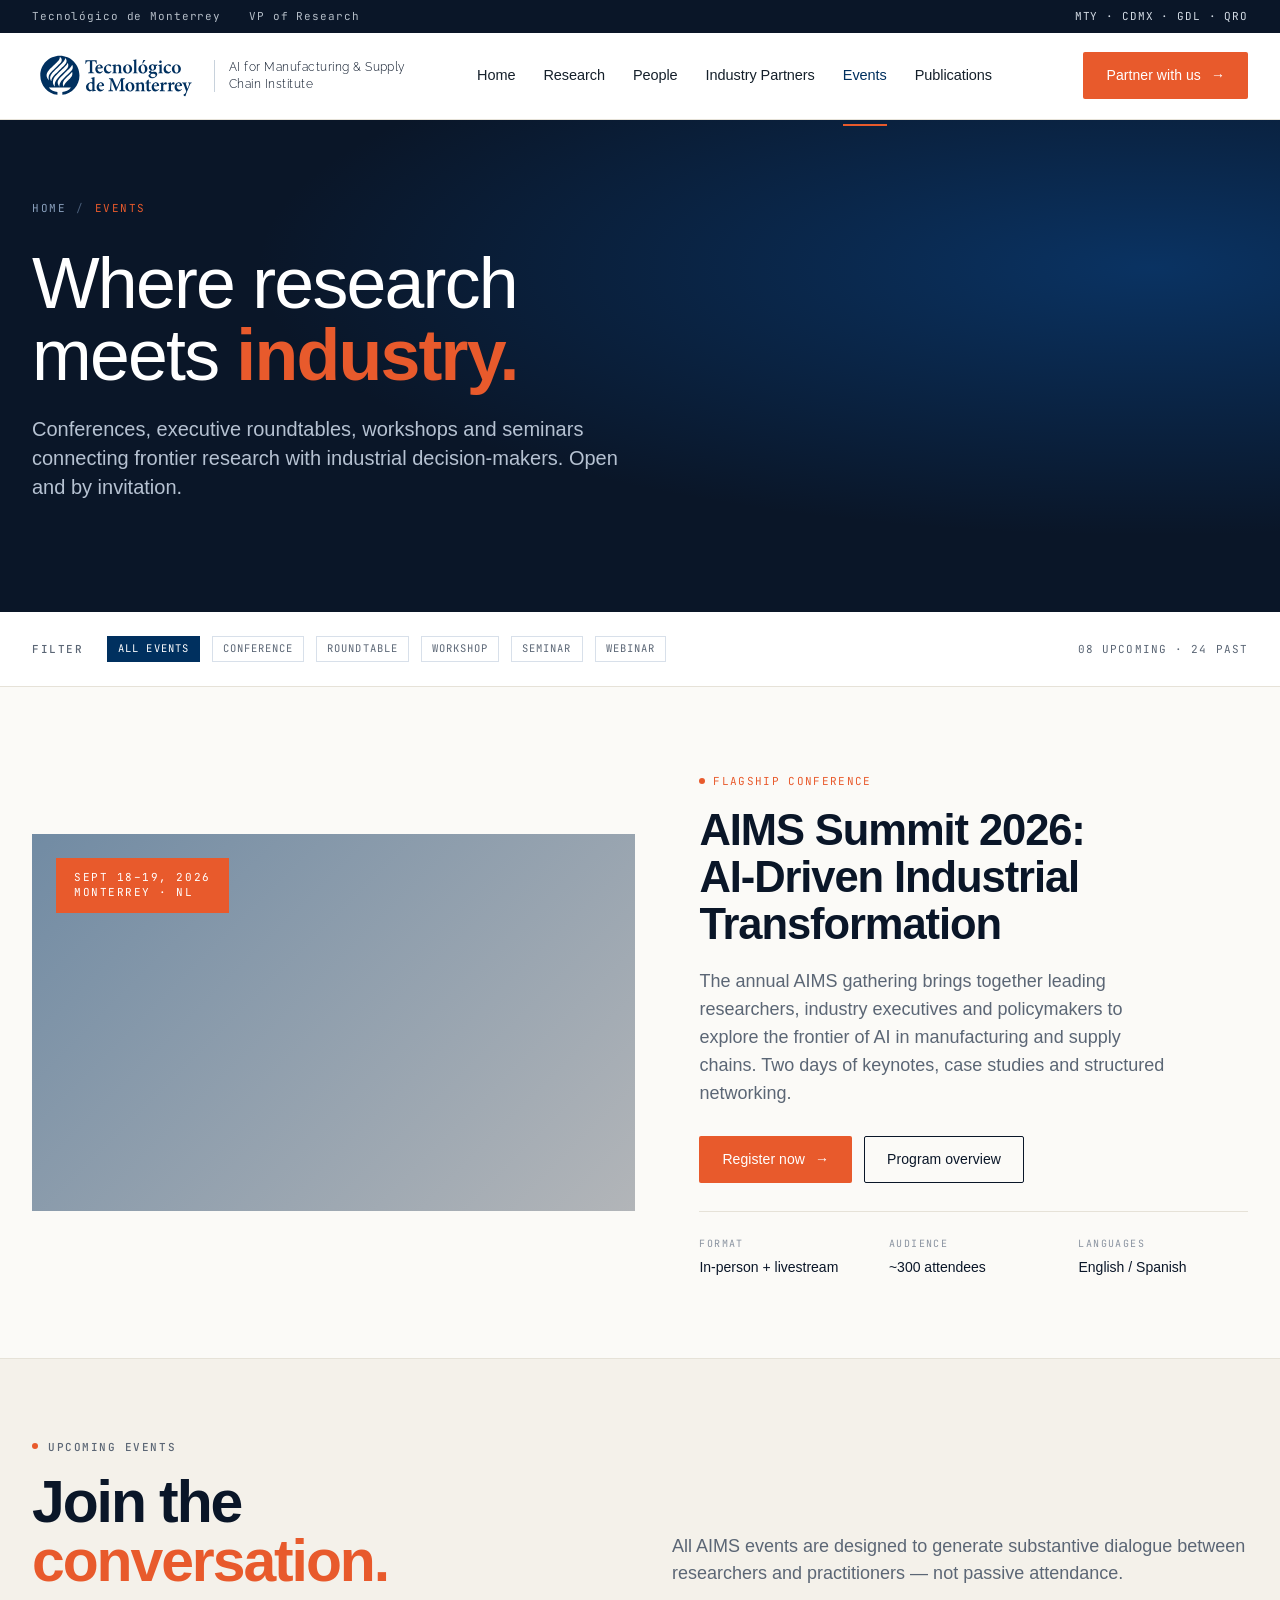
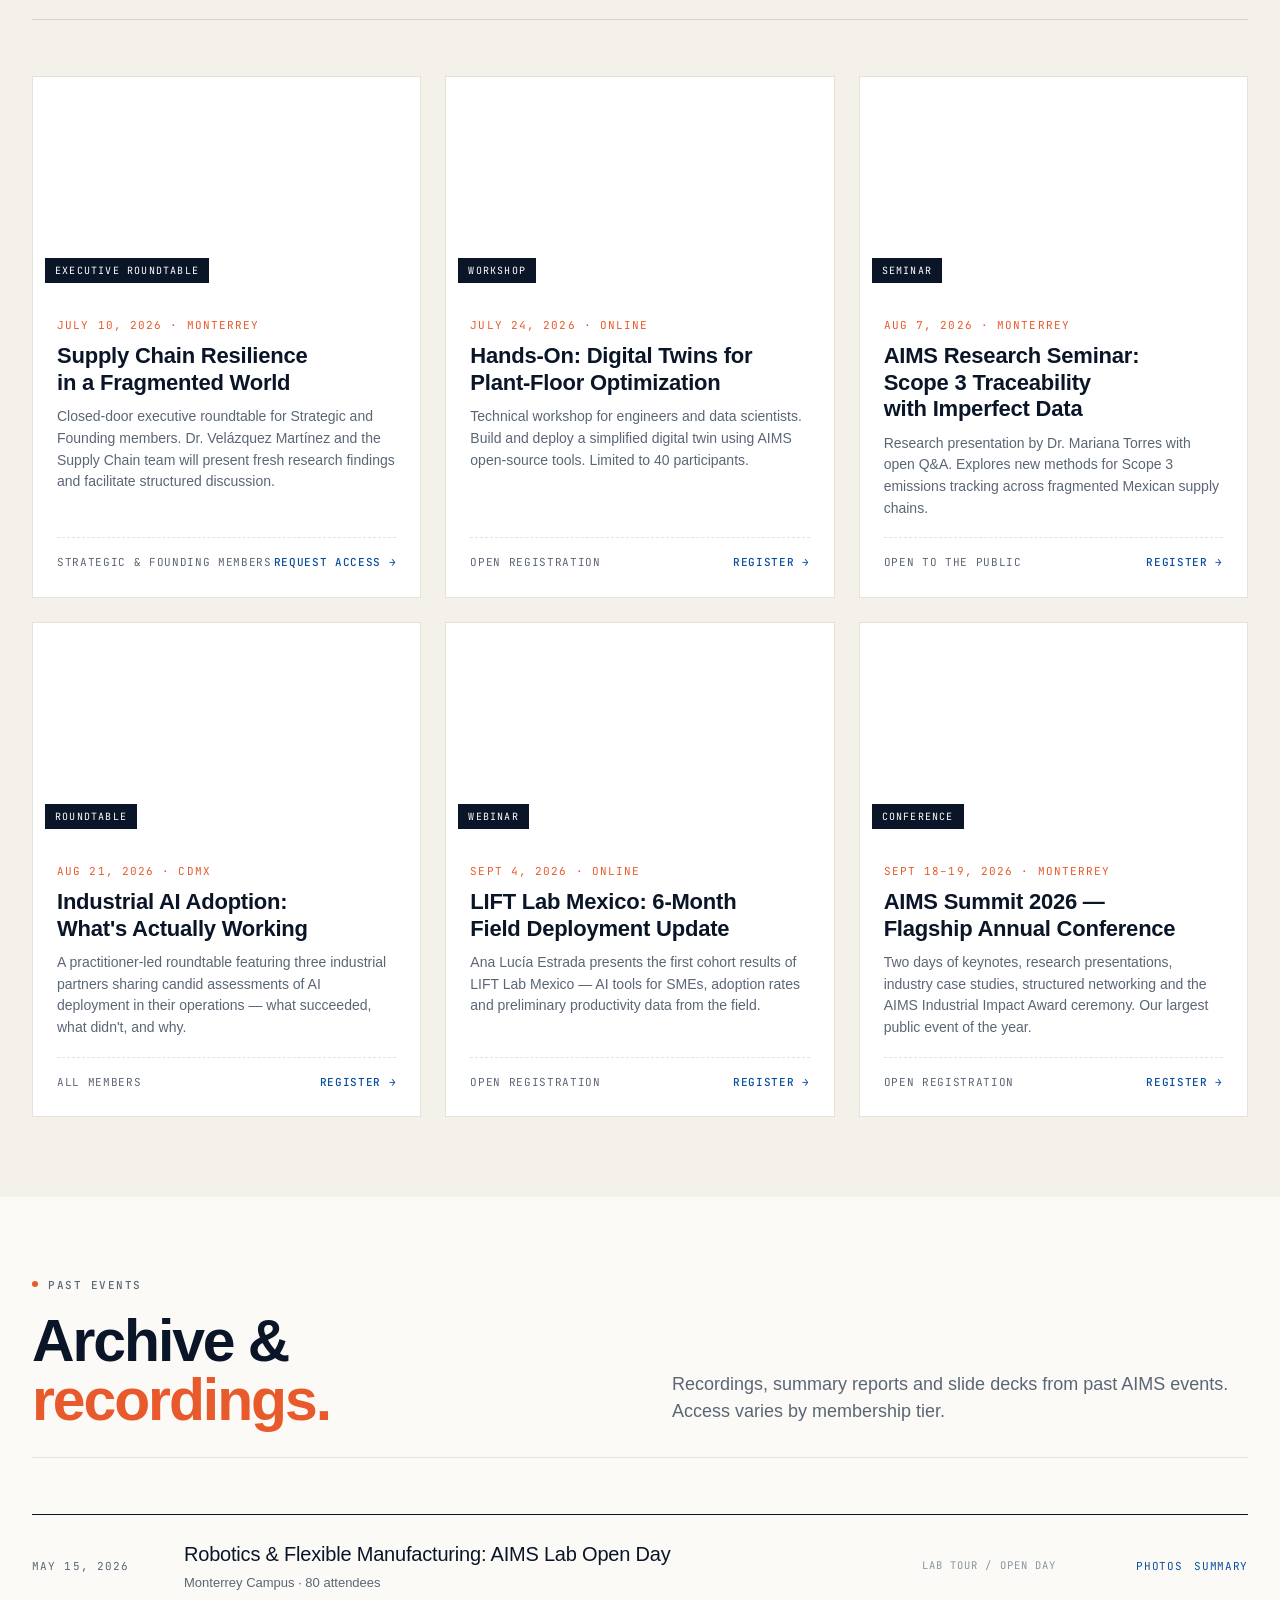
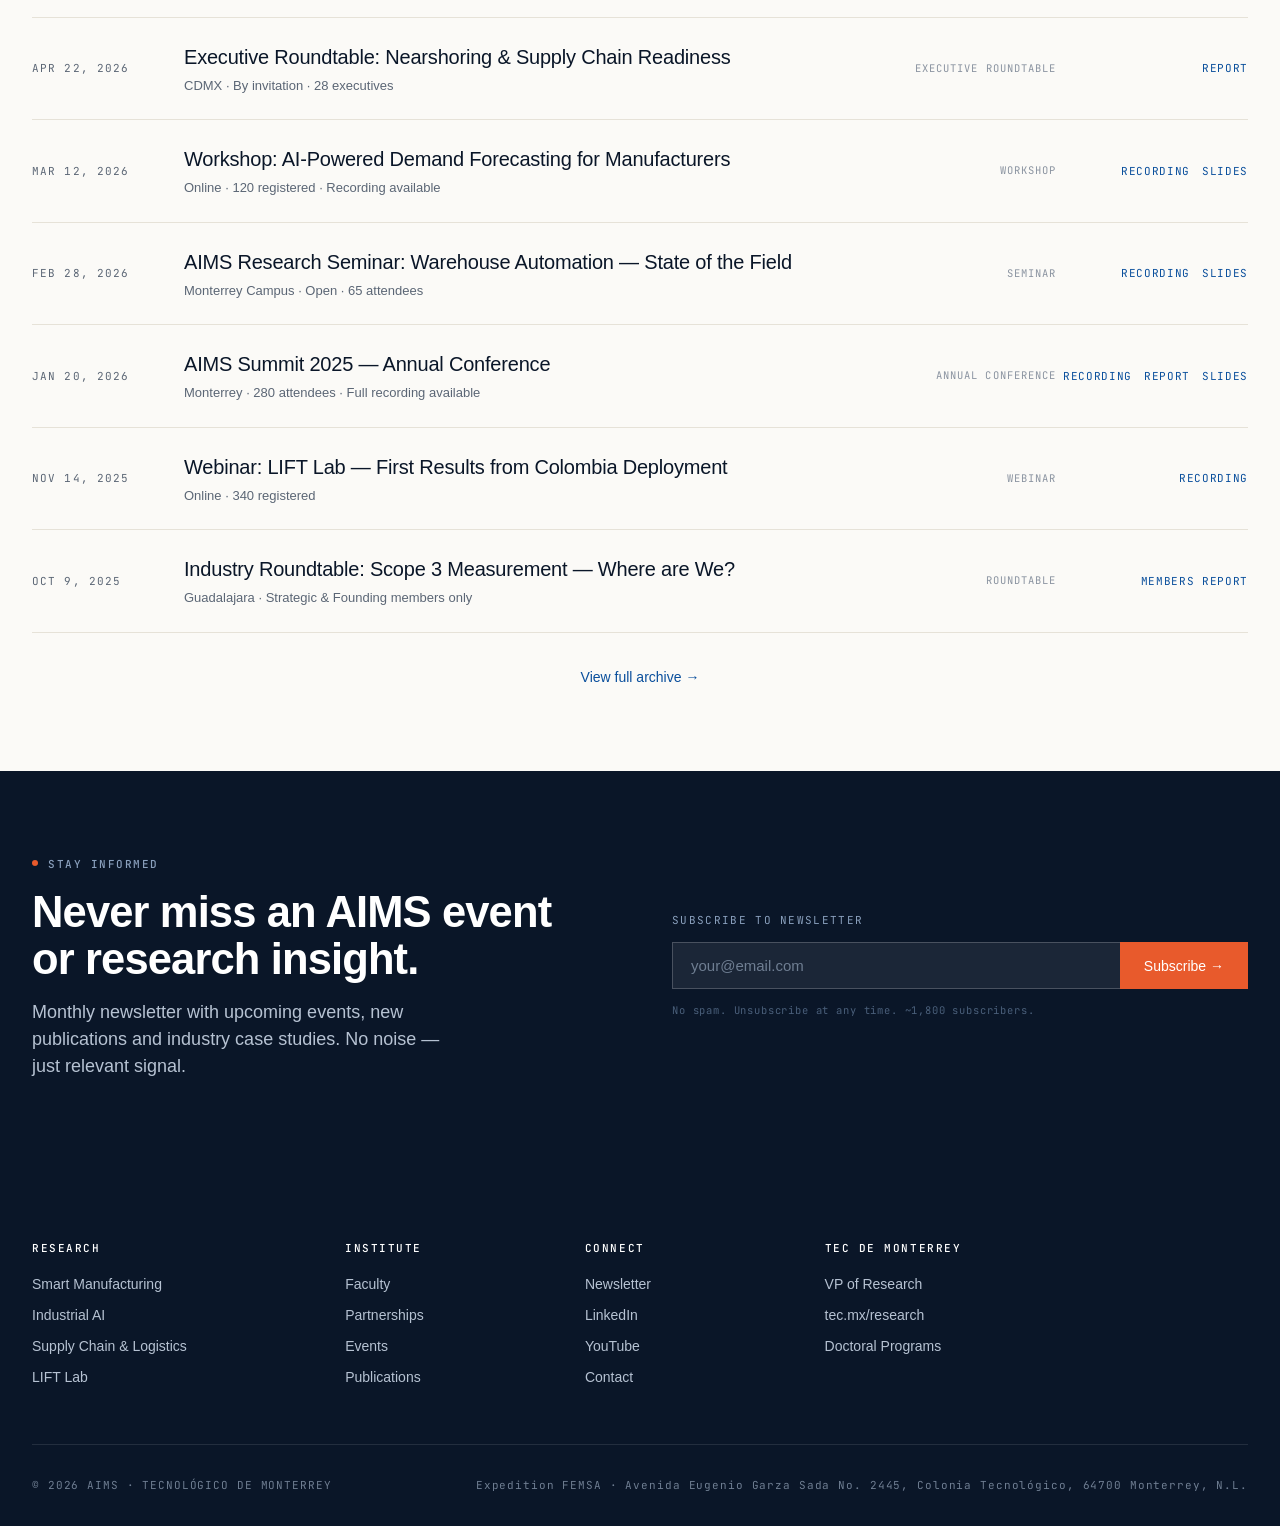
==== commit b67c2276: "Update typography and footer contact info Add Raleway webfont to main pages and adjust brand typogra" ====
--- a/events.html
+++ b/events.html
@@ -6,7 +6,7 @@
 <title>Events · AIMS Institute · Tec de Monterrey</title>
 <link rel="preconnect" href="https://fonts.googleapis.com">
 <link rel="preconnect" href="https://fonts.gstatic.com" crossorigin>
-<link href="https://fonts.googleapis.com/css2?family=JetBrains+Mono:wght@400;500&display=swap" rel="stylesheet">
+<link href="https://fonts.googleapis.com/css2?family=JetBrains+Mono:wght@400;500&family=Raleway:wght@300;400;500&display=swap" rel="stylesheet">
 <link rel="stylesheet" href="css/styles.css">
 <link rel="stylesheet" href="css/partials.css">
 <style>
@@ -660,12 +660,6 @@
 <footer class="footer">
   <div class="container">
     <div class="footer-grid">
-      <div>
-        <p style="font-size: 14px; line-height: 1.55; color: #8aa0bd; max-width: 320px; margin: 0;">
-          AI Institute for Manufacturing and Supply Chains.<br>
-          Campuses in Monterrey · CDMX · Guadalajara · Querétaro.
-        </p>
-      </div>
       <div><h4>Research</h4><ul><li><a href="#">Smart Manufacturing</a></li><li><a href="#">Industrial AI</a></li><li><a href="#">Supply Chain &amp; Logistics</a></li><li><a href="#">LIFT Lab</a></li></ul></div>
       <div><h4>Institute</h4><ul><li><a href="people.html">Faculty</a></li><li><a href="partners.html">Partnerships</a></li><li><a href="events.html">Events</a></li><li><a href="publications.html">Publications</a></li></ul></div>
       <div><h4>Connect</h4><ul><li><a href="#">Newsletter</a></li><li><a href="#">LinkedIn</a></li><li><a href="#">YouTube</a></li><li><a href="#">Contact</a></li></ul></div>
@@ -673,7 +667,7 @@
     </div>
     <div class="footer-bottom">
       <span>© 2026 AIMS · TECNOLÓGICO DE MONTERREY</span>
-      <span>JOSUEVM@TEC.MX  ·  Av. Eugenio Garza Sada 2501, Monterrey, NL</span>
+      <span>Expedition FEMSA  ·  Avenida Eugenio Garza Sada No. 2445, Colonia Tecnológico, 64700 Monterrey, N.L.</span>
     </div>
   </div>
 </footer>
--- a/css/styles.css
+++ b/css/styles.css
@@ -187,8 +187,8 @@
   line-height: 1.2;
 }
 .brand-text .name {
-  font-family: var(--font-sans);
-  font-weight: 400;
+  font-family: 'Raleway', var(--font-sans);
+  font-weight: 300;
   font-size: 12px;
   line-height: 1.35;
   color: var(--aims-ink);
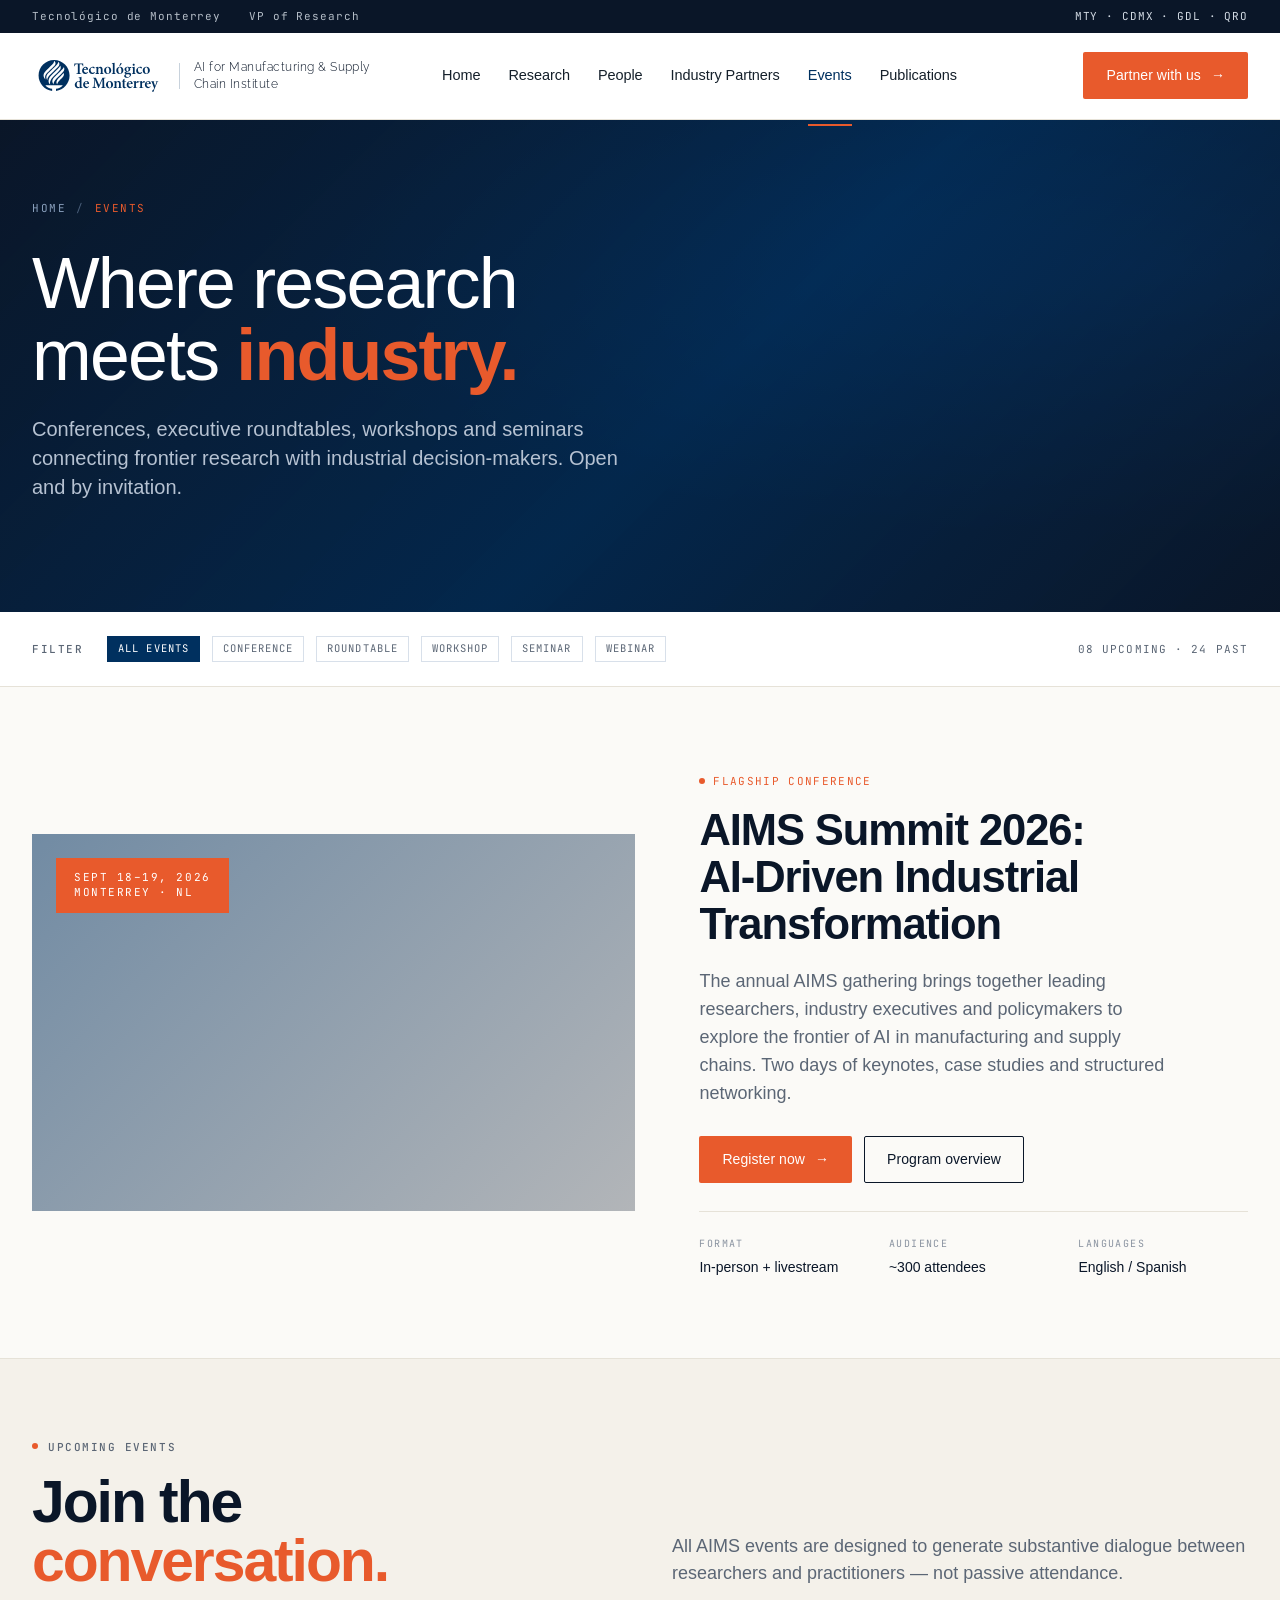
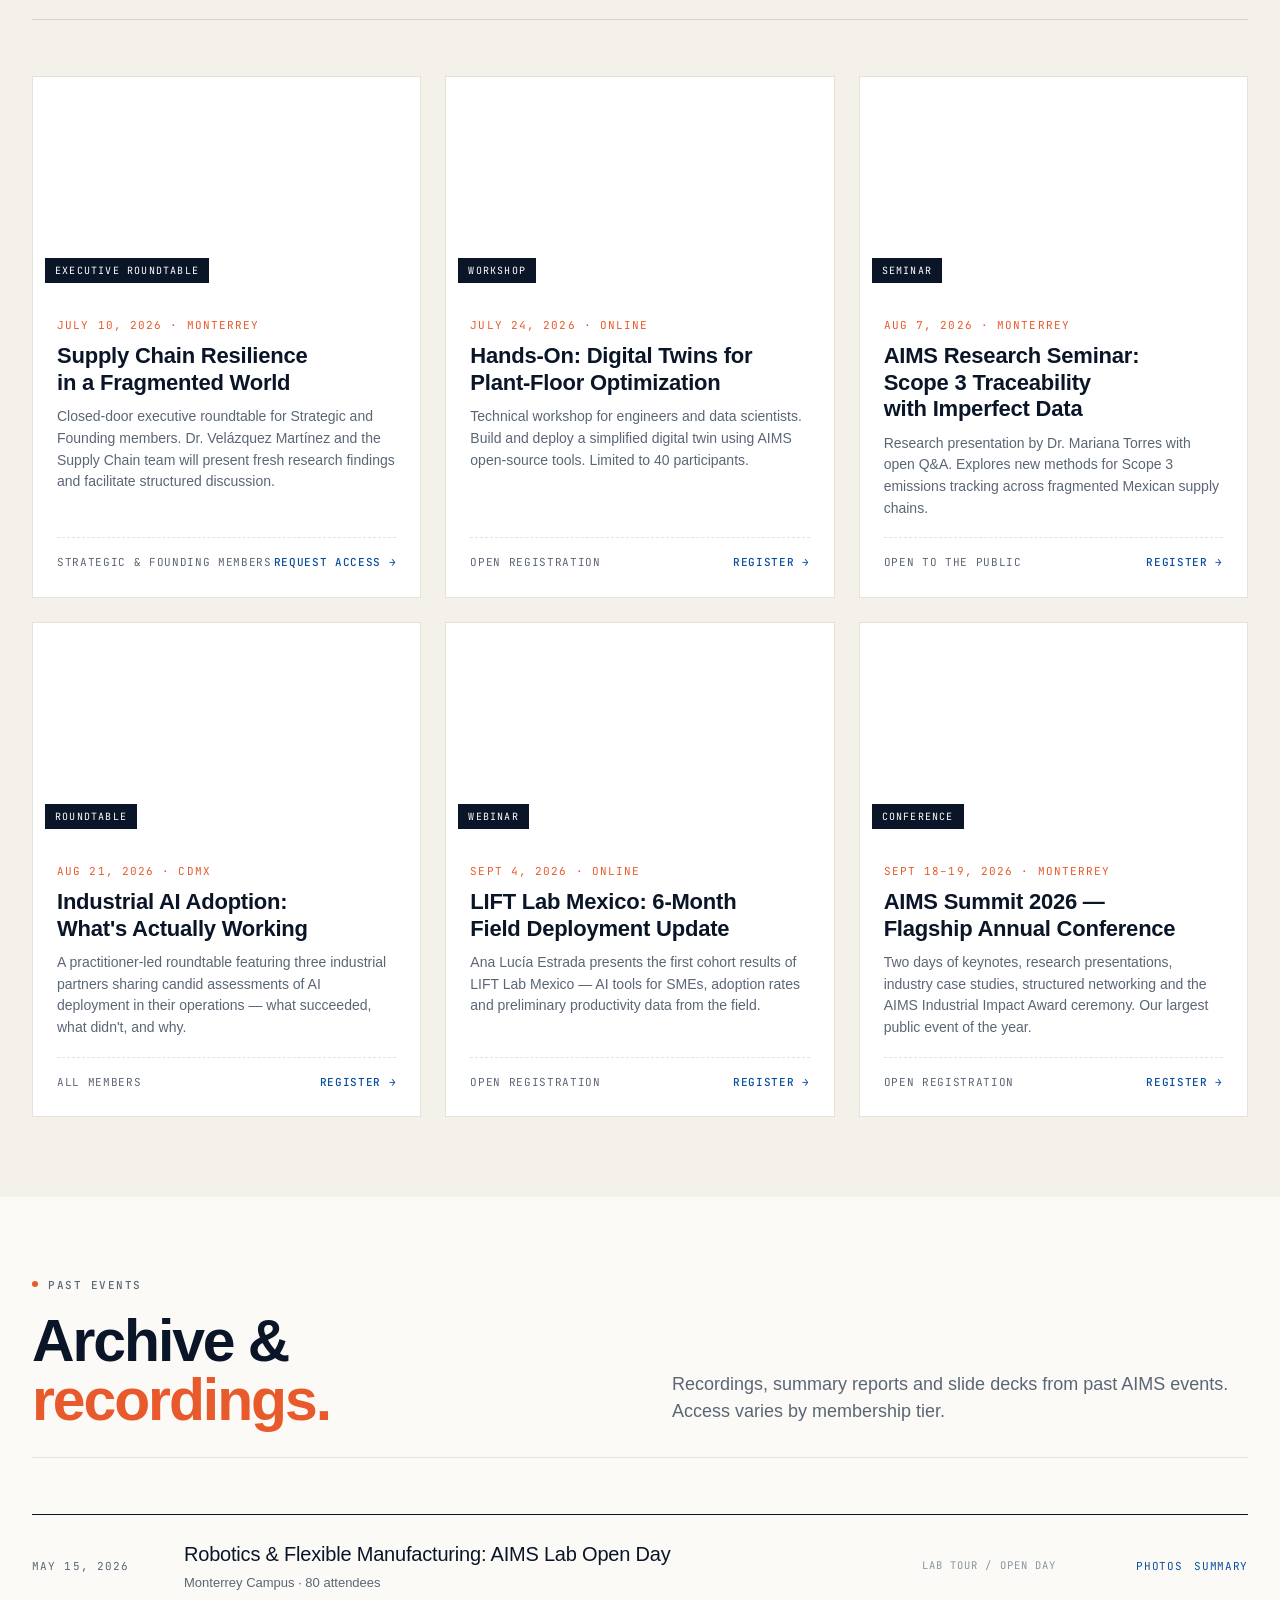
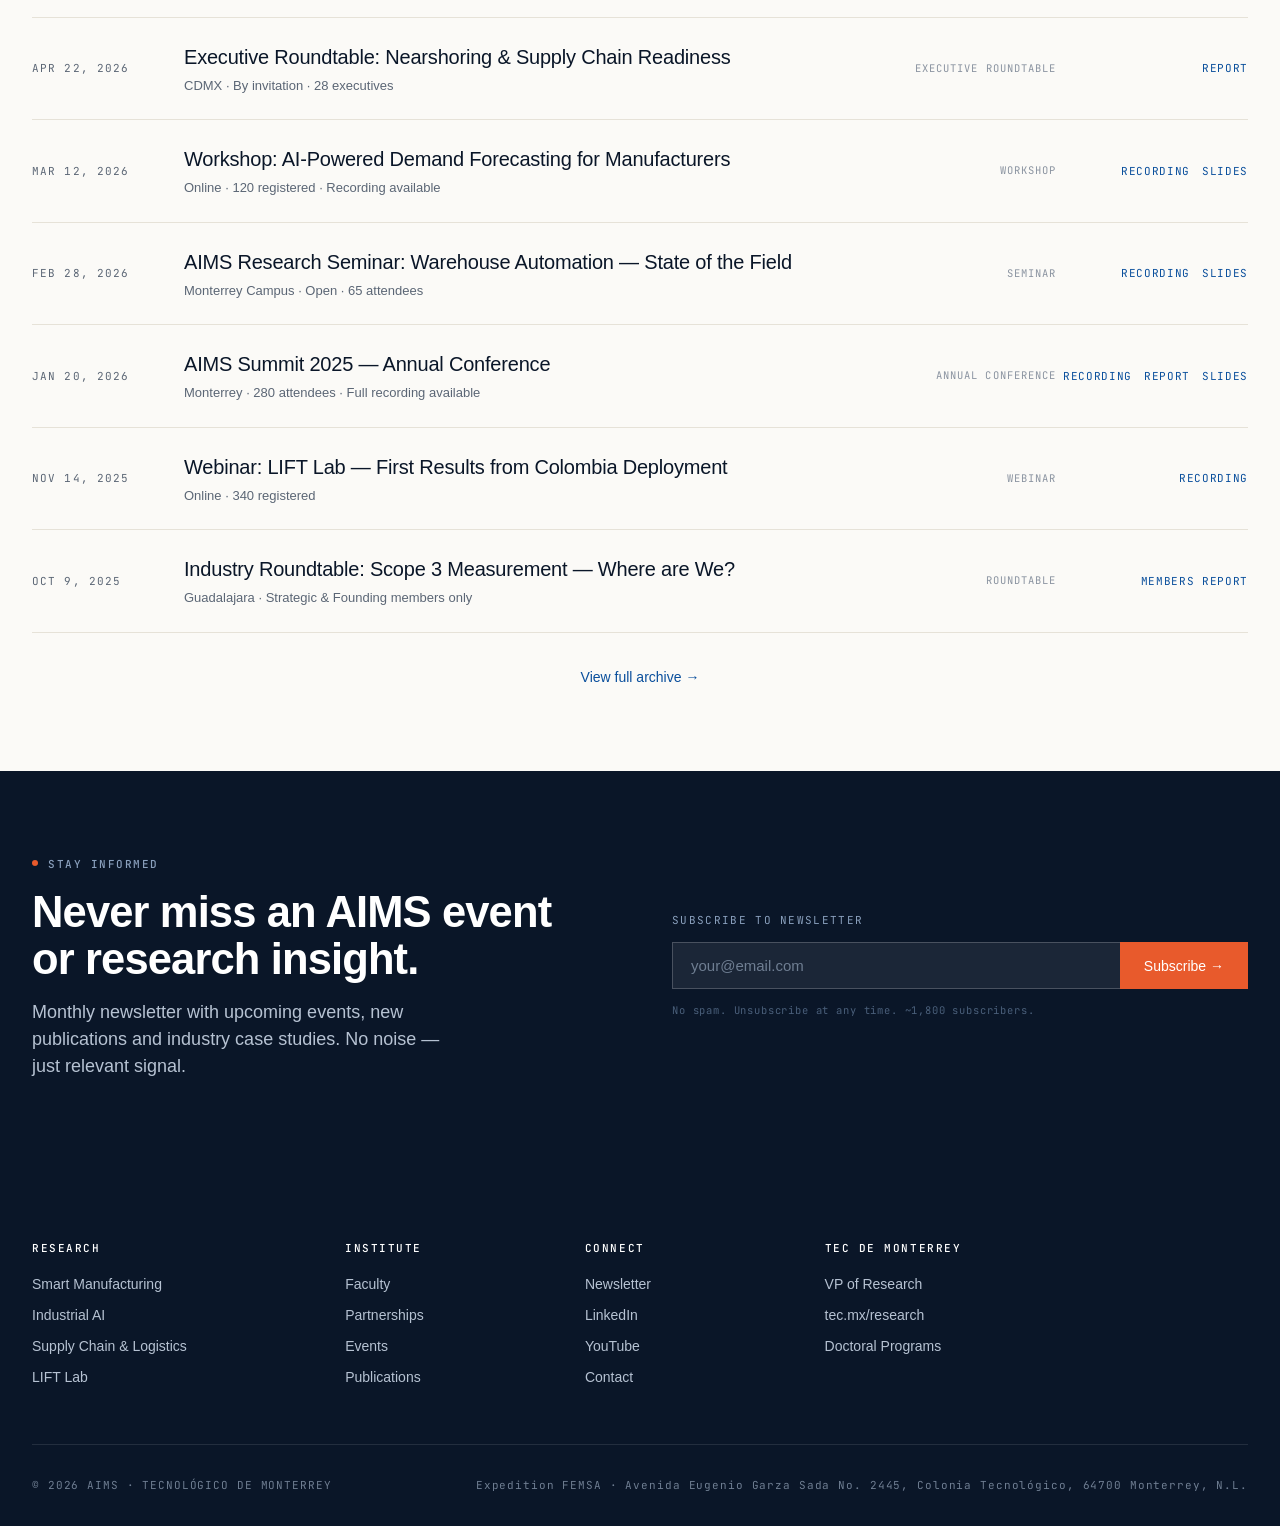
==== commit 60b50602: "Add static page-hero backgrounds and tweak content Add support for static page-hero backgrounds: int" ====
--- a/events.html
+++ b/events.html
@@ -371,6 +371,9 @@
 
 <!-- PAGE HERO -->
 <section class="page-hero" data-screen-label="01 Hero Events">
+  <div class="hero-video-wrap">
+    <div class="page-hero-bg" style="background-image: url('https://images.unsplash.com/photo-1773828755374-0ee802d9f44b?auto=format&fit=crop&w=1920&q=80')"></div>
+  </div>
   <div class="container">
     <div class="breadcrumb">
       <a href="index.html">Home</a>
--- a/css/styles.css
+++ b/css/styles.css
@@ -170,13 +170,13 @@
   text-decoration: none;
 }
 .brand-flame {
-  height: 48px;
+  height: 38px;
   width: auto;
   flex-shrink: 0;
 }
 .brand-sep {
   width: 1px;
-  height: 32px;
+  height: 26px;
   background: #c8d2dc;
   margin: 0 14px;
   flex-shrink: 0;
@@ -546,7 +546,7 @@
 
   /* Header */
   .header .container { height: 70px; gap: 12px; }
-  .brand-text .name { font-size: 14px; }
+  .brand-text .name { font-size: 10.5px; }
 
   /* Hamburger */
   .nav-toggle { display: flex; }
--- a/css/partials.css
+++ b/css/partials.css
@@ -618,9 +618,11 @@
   content: "";
   position: absolute;
   inset: 0;
-  background: radial-gradient(ellipse at 90% 30%, rgba(10,79,156,0.5), transparent 55%);
-}
-.page-hero .container { position: relative; }
+  background: linear-gradient(135deg, rgba(10,22,40,0.82) 0%, rgba(0,48,95,0.65) 55%, rgba(10,22,40,0.78) 100%),
+              radial-gradient(ellipse at 90% 30%, rgba(10,79,156,0.4), transparent 55%);
+  z-index: 1;
+}
+.page-hero .container { position: relative; z-index: 2; }
 .page-hero .breadcrumb {
   font-family: var(--font-mono);
   font-size: 11px;
@@ -674,6 +676,94 @@
   object-fit: cover;
   object-position: center;
 }
+
+/* ── Static page-hero background (sub-pages) ──────────────── */
+.page-hero-bg {
+  position: absolute;
+  inset: 0;
+  background-size: cover;
+  background-position: center;
+}
+
+/* ── Hero Slideshow ────────────────────────────────────────── */
+.hero-slideshow {
+  position: absolute;
+  inset: 0;
+  overflow: hidden;
+}
+.hero-slide {
+  position: absolute;
+  inset: 0;
+  background-size: cover;
+  background-position: center;
+  will-change: opacity, transform;
+}
+
+/* Slide images */
+.slide-1 {
+  background-image: url('https://images.unsplash.com/photo-1518770660439-4636190af475?auto=format&fit=crop&w=1920&q=80');
+  animation: aims-slide-1 40s ease-in-out infinite;
+  transform-origin: center center;
+}
+.slide-2 {
+  background-image: url('https://images.unsplash.com/photo-1647427060118-4911c9821b82?auto=format&fit=crop&w=1920&q=80');
+  animation: aims-slide-2 40s ease-in-out infinite;
+  transform-origin: 58% center;
+}
+.slide-3 {
+  background-image: url('https://images.unsplash.com/photo-1777026321659-64941fb943dd?auto=format&fit=crop&w=1920&q=80');
+  animation: aims-slide-3 40s ease-in-out infinite;
+  transform-origin: 42% center;
+}
+.slide-4 {
+  background-image: url('https://images.unsplash.com/photo-1752614672115-adcf3e2596af?auto=format&fit=crop&w=1920&q=80');
+  animation: aims-slide-4 40s ease-in-out infinite;
+  transform-origin: 50% 40%;
+}
+
+/*
+  Timing map (40 s total, 2 s crossfade overlap, 8 s exclusive per slide):
+  Slide 1 (chip)     : visible  0 – 8 s,  fade-out  8 – 10 s
+  Slide 2 (robot)    : fade-in  8 – 10 s, visible 10 – 18 s, fade-out 18 – 20 s
+  Slide 3 (truck)    : fade-in 18 – 20 s, visible 20 – 28 s, fade-out 28 – 30 s
+  Slide 4 (3D print) : fade-in 28 – 30 s, visible 30 – 38 s, fade-out 38 – 40 s
+  Loop               : fade-in slide 1 again at 38 – 40 s
+*/
+
+@keyframes aims-slide-1 {
+  0%     { opacity: 1;  transform: scale(1.00); }   /*  0 s – visible, zoom starts  */
+  20%    { opacity: 1;  transform: scale(1.10); }   /*  8 s – still visible         */
+  25%    { opacity: 0;  transform: scale(1.11); }   /* 10 s – faded out             */
+  95%    { opacity: 0;  transform: scale(1.00); }   /* 38 s – zoom reset            */
+  100%   { opacity: 1;  transform: scale(1.00); }   /* 40 s – fades back in         */
+}
+
+@keyframes aims-slide-2 {
+  0%     { opacity: 0;  transform: scale(1.00); }
+  20%    { opacity: 0;  transform: scale(1.00); }   /*  8 s – starts fade-in        */
+  25%    { opacity: 1;  transform: scale(1.00); }   /* 10 s – fully visible         */
+  45%    { opacity: 1;  transform: scale(1.10); }   /* 18 s – still visible         */
+  50%    { opacity: 0;  transform: scale(1.11); }   /* 20 s – faded out             */
+  100%   { opacity: 0;  transform: scale(1.00); }   /* reset for next loop          */
+}
+
+@keyframes aims-slide-3 {
+  0%     { opacity: 0;  transform: scale(1.00); }
+  45%    { opacity: 0;  transform: scale(1.00); }   /* 18 s – starts fade-in        */
+  50%    { opacity: 1;  transform: scale(1.00); }   /* 20 s – fully visible         */
+  70%    { opacity: 1;  transform: scale(1.10); }   /* 28 s – still visible         */
+  75%    { opacity: 0;  transform: scale(1.11); }   /* 30 s – faded out             */
+  100%   { opacity: 0;  transform: scale(1.00); }   /* reset for next loop          */
+}
+
+@keyframes aims-slide-4 {
+  0%     { opacity: 0;  transform: scale(1.00); }
+  70%    { opacity: 0;  transform: scale(1.00); }   /* 28 s – starts fade-in        */
+  75%    { opacity: 1;  transform: scale(1.00); }   /* 30 s – fully visible         */
+  95%    { opacity: 1;  transform: scale(1.10); }   /* 38 s – still visible         */
+  100%   { opacity: 0;  transform: scale(1.11); }   /* 40 s – faded out             */
+}
+
 .hero-overlay {
   position: absolute;
   inset: 0;
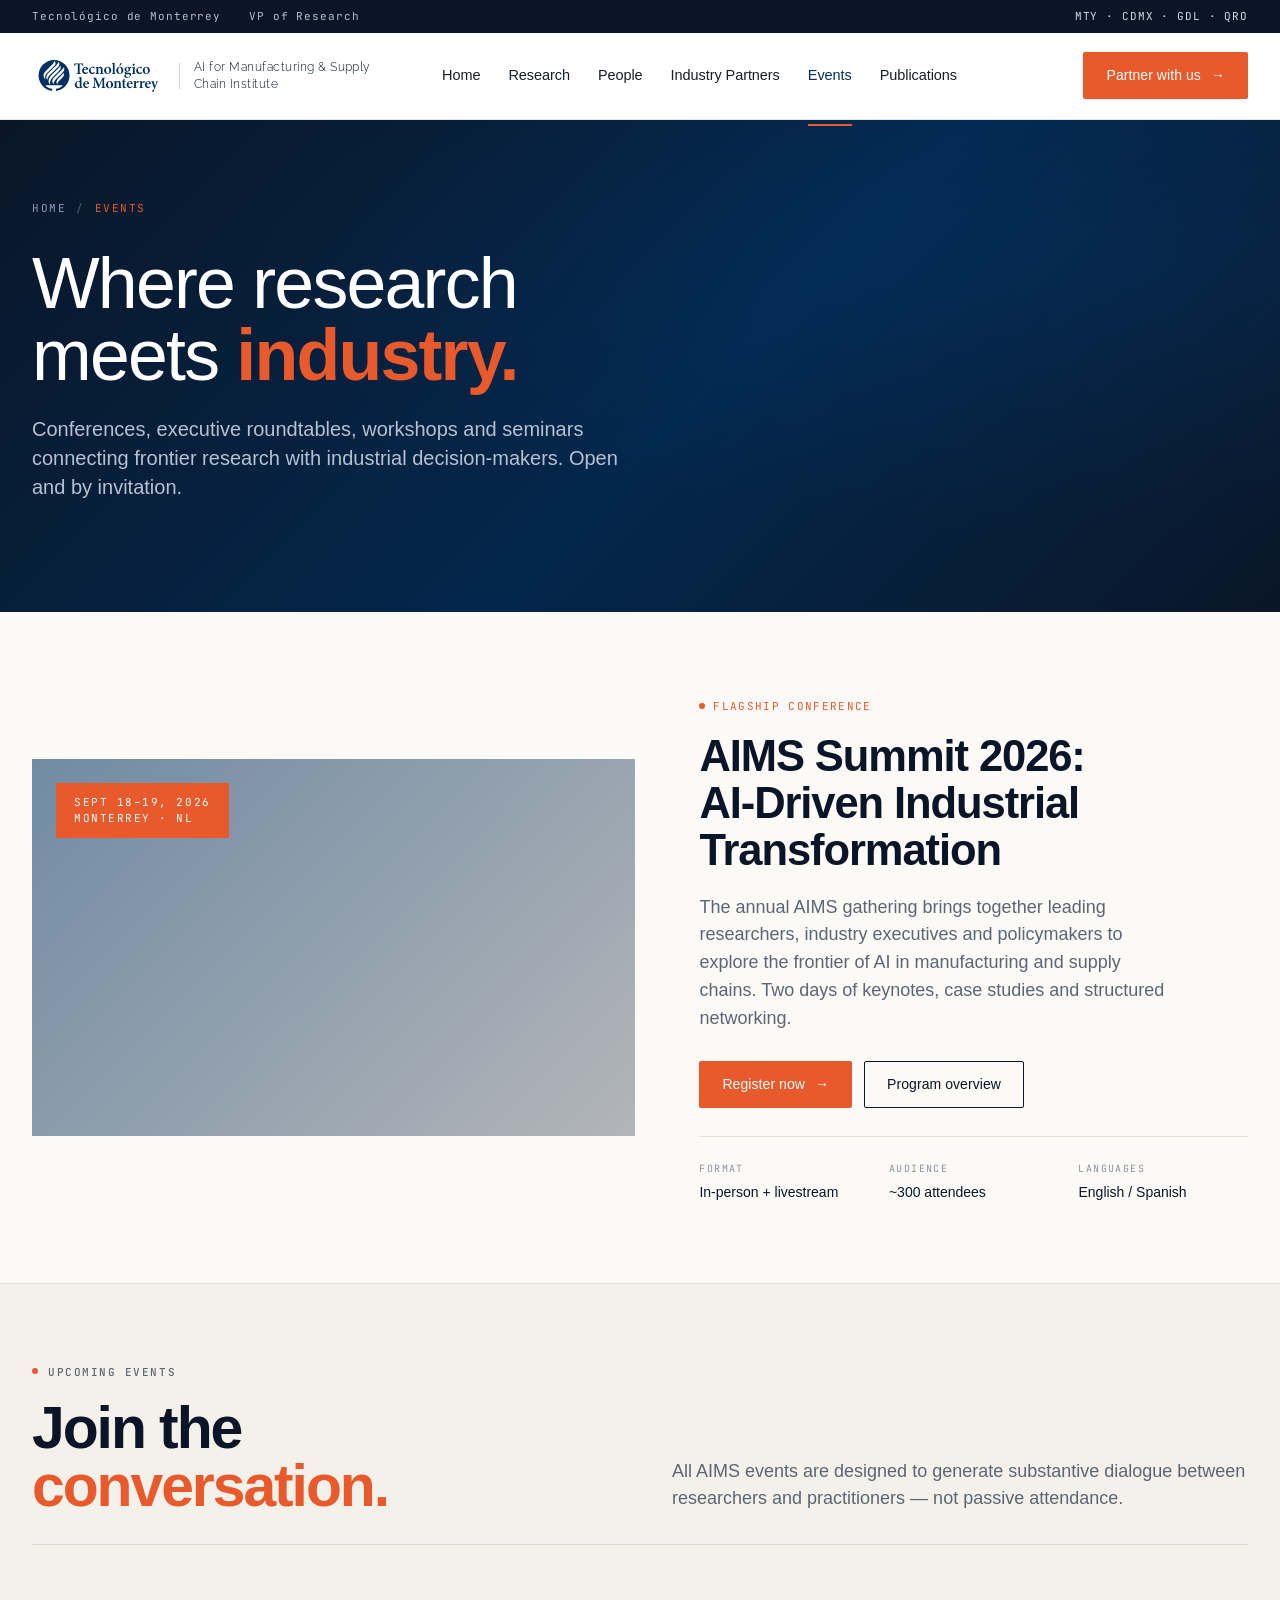
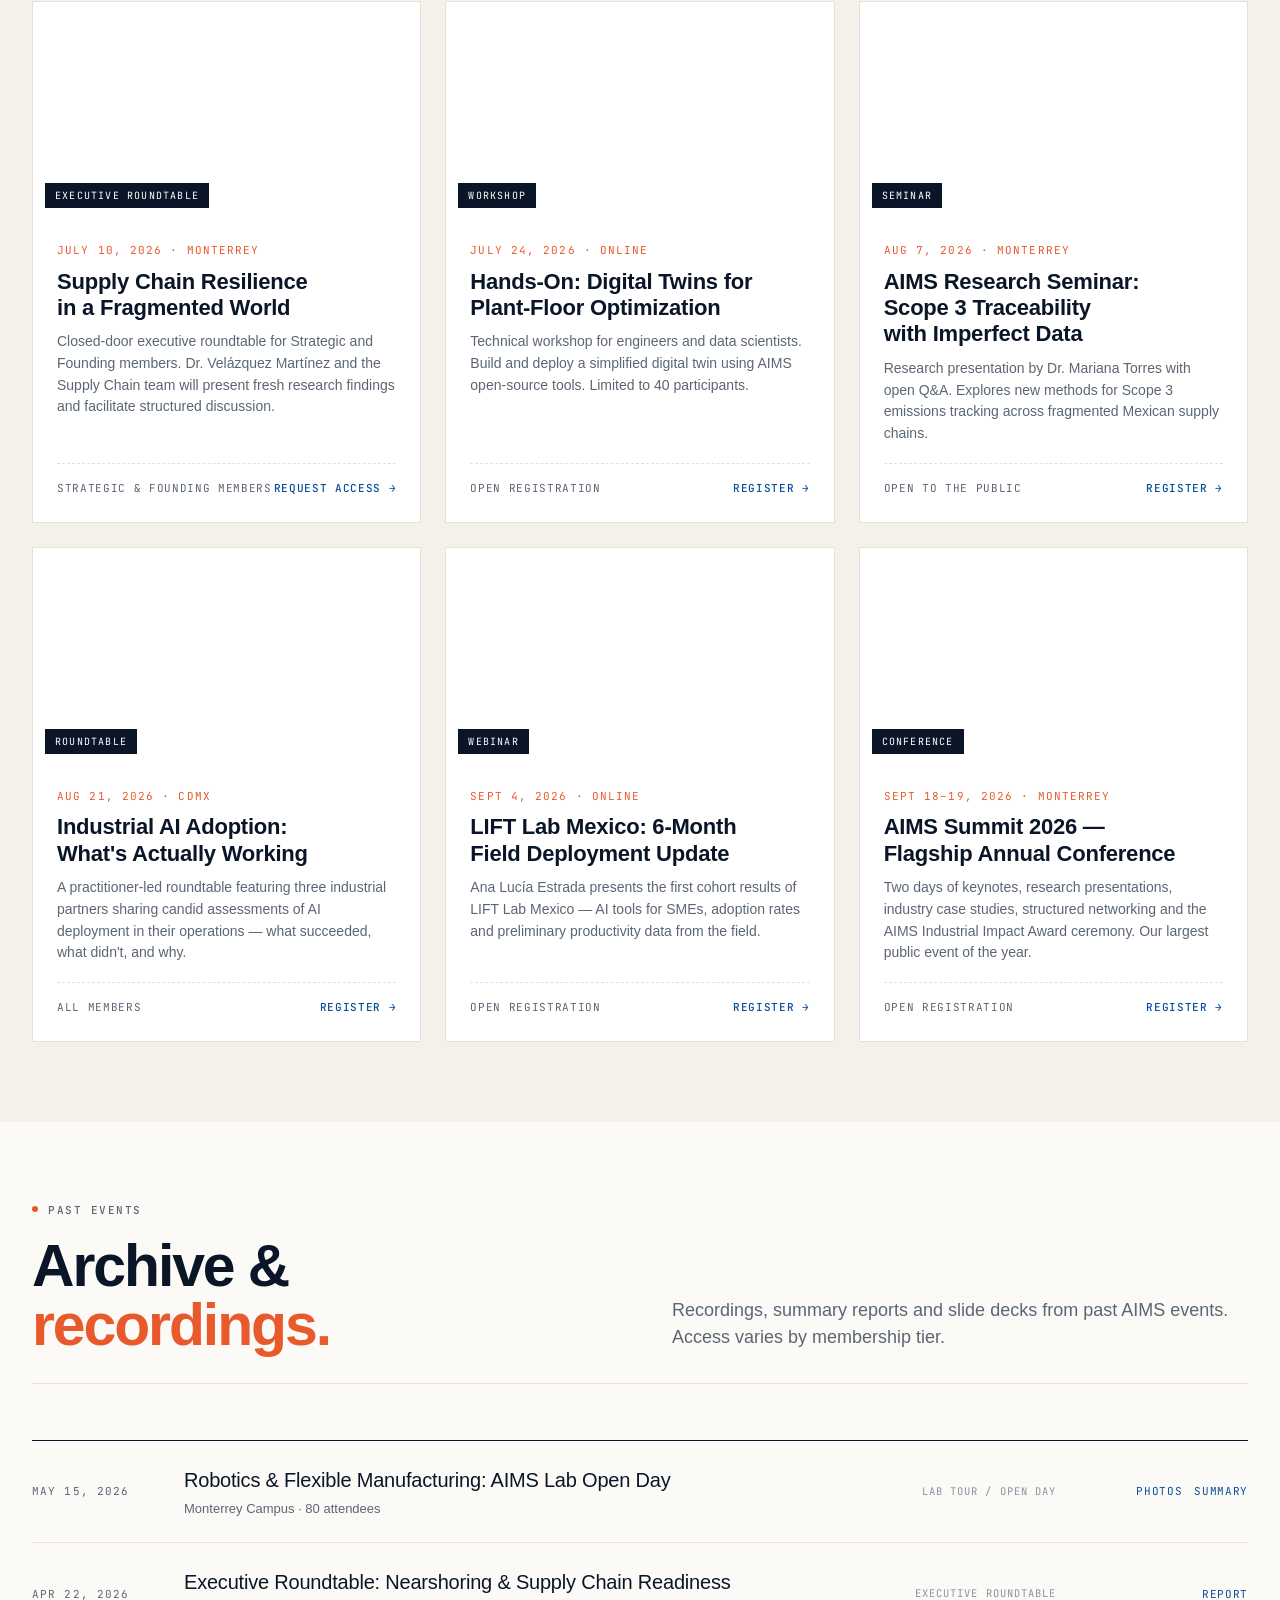
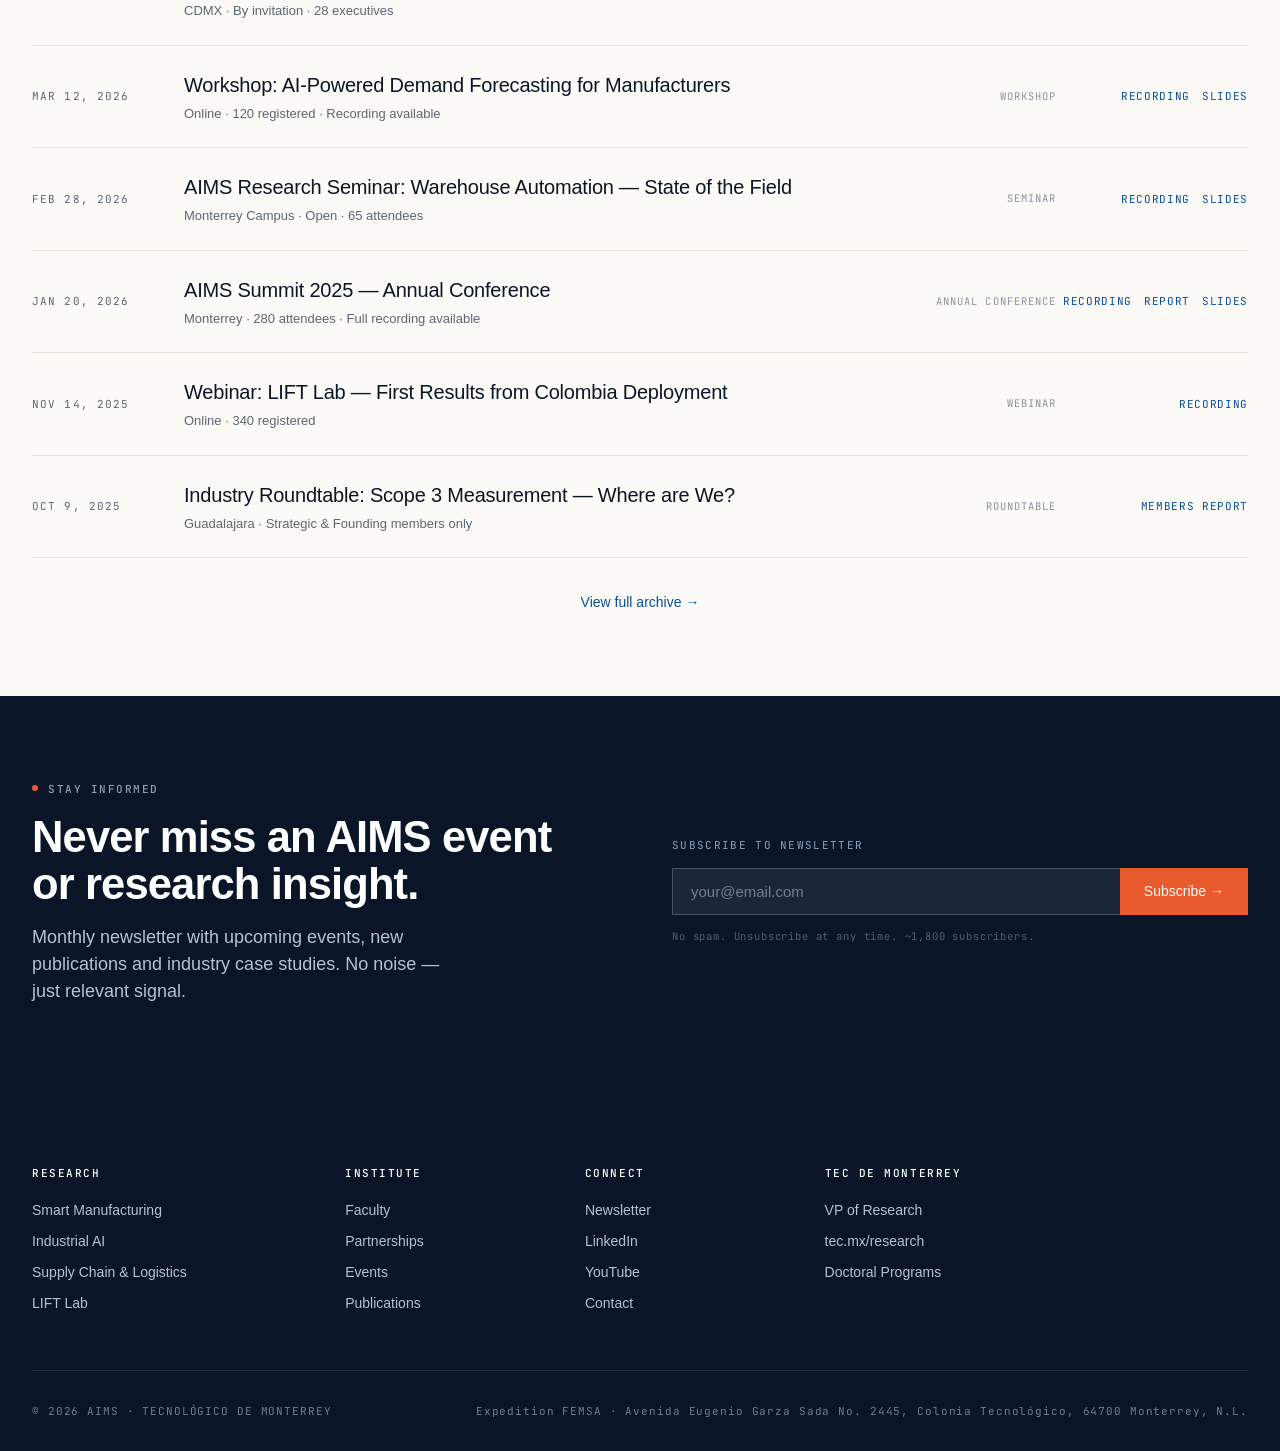
==== commit a2f556a9: "Refine people page, remove filters, tweak research Remove static filter bars from events, publicatio" ====
--- a/events.html
+++ b/events.html
@@ -385,21 +385,6 @@
   </div>
 </section>
 
-<!-- FILTER BAR -->
-<div class="event-filter">
-  <div class="container">
-    <div class="row">
-      <span class="eyebrow" style="margin-right: 12px;">FILTER</span>
-      <span class="tag solid">All events</span>
-      <span class="tag">Conference</span>
-      <span class="tag">Roundtable</span>
-      <span class="tag">Workshop</span>
-      <span class="tag">Seminar</span>
-      <span class="tag">Webinar</span>
-      <span style="margin-left: auto; font-family: var(--font-mono); font-size: 11px; letter-spacing: 0.1em; color: var(--aims-text-muted);">08 UPCOMING · 24 PAST</span>
-    </div>
-  </div>
-</div>
 
 <!-- FEATURED EVENT -->
 <section class="event-featured" data-screen-label="02 Featured">
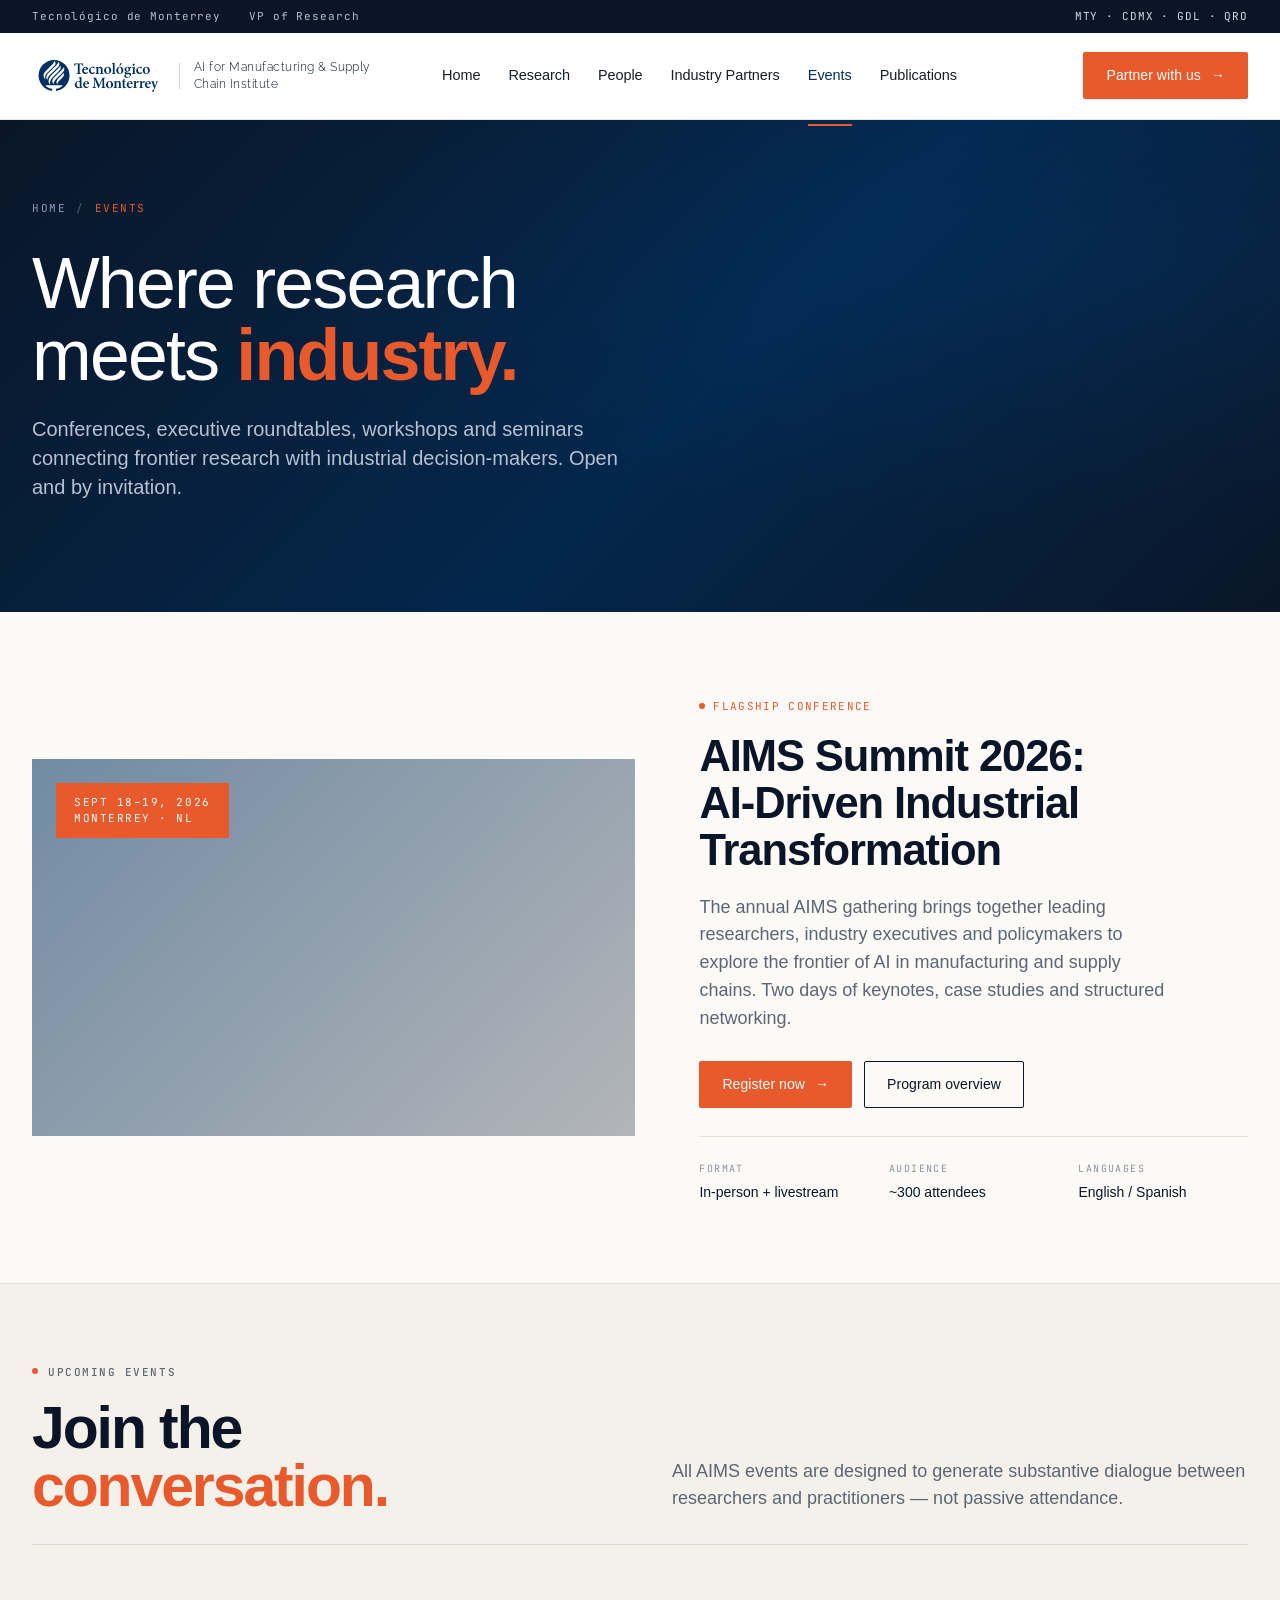
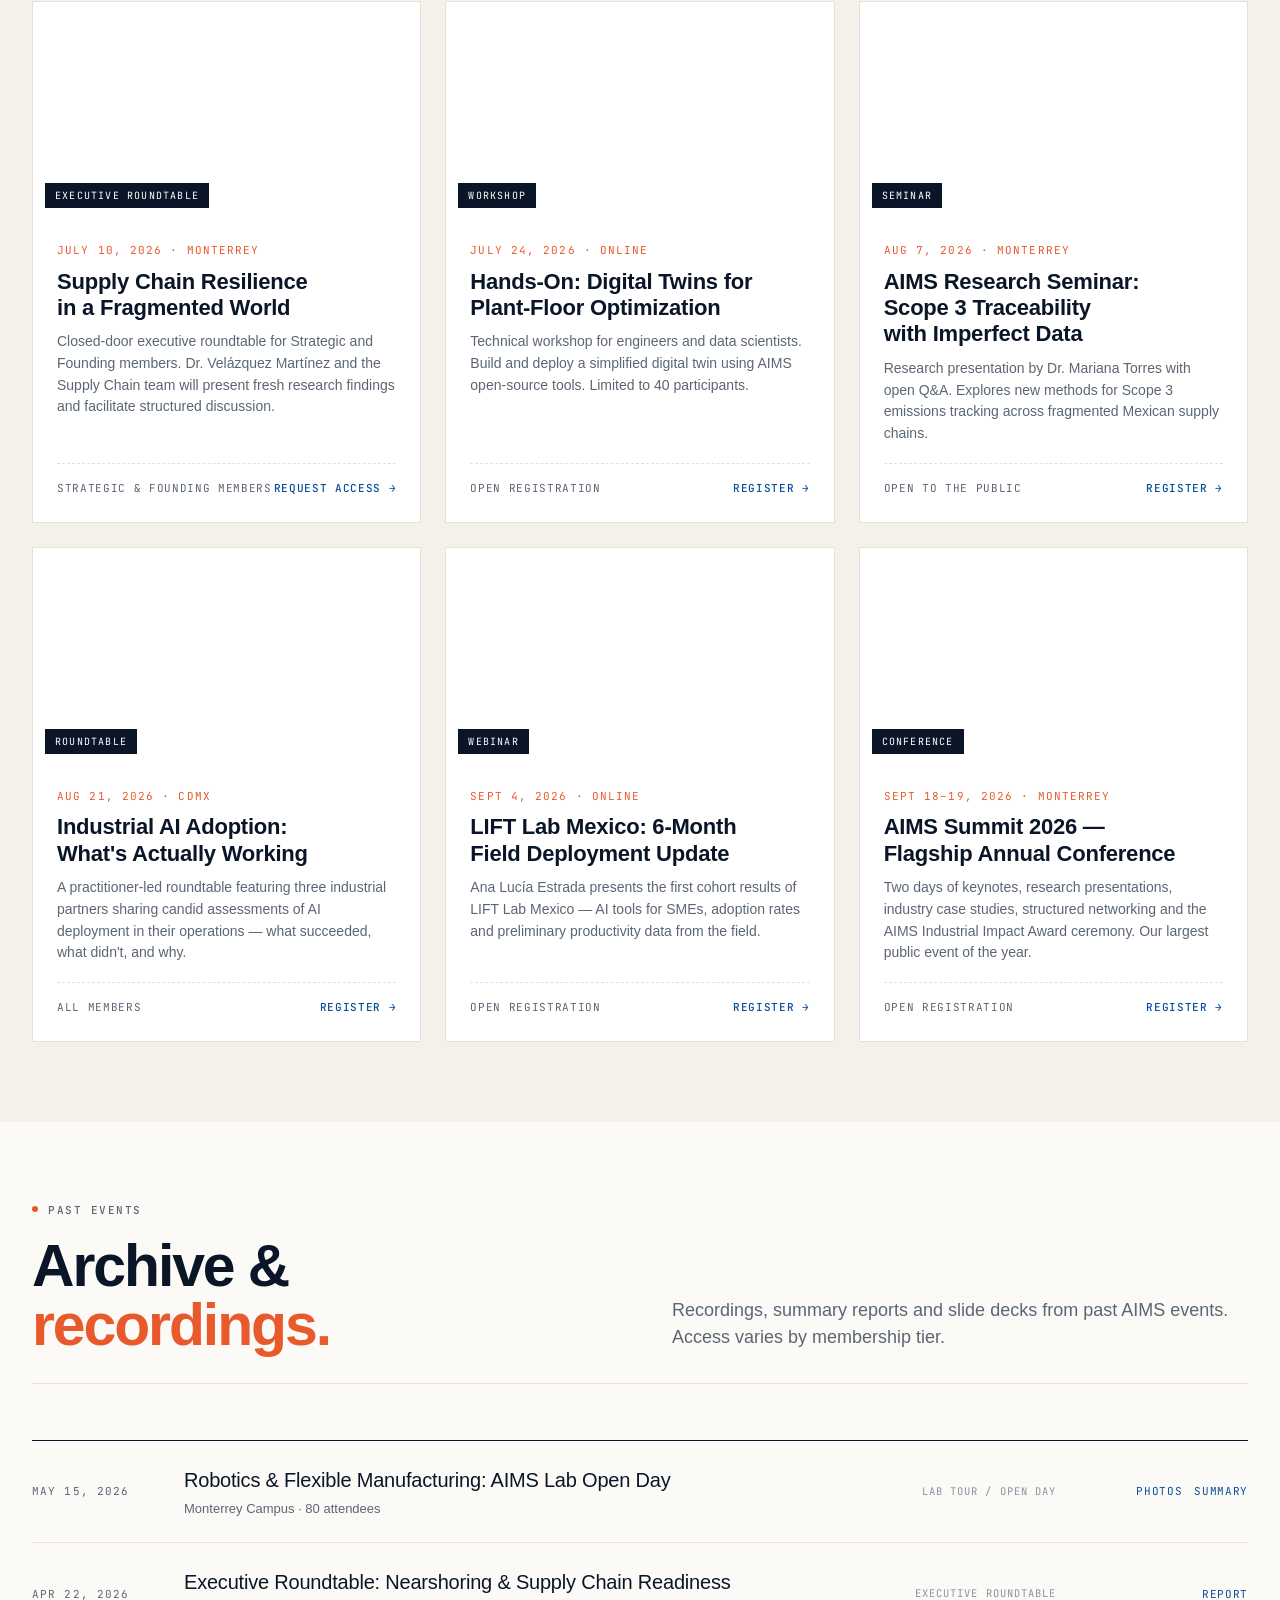
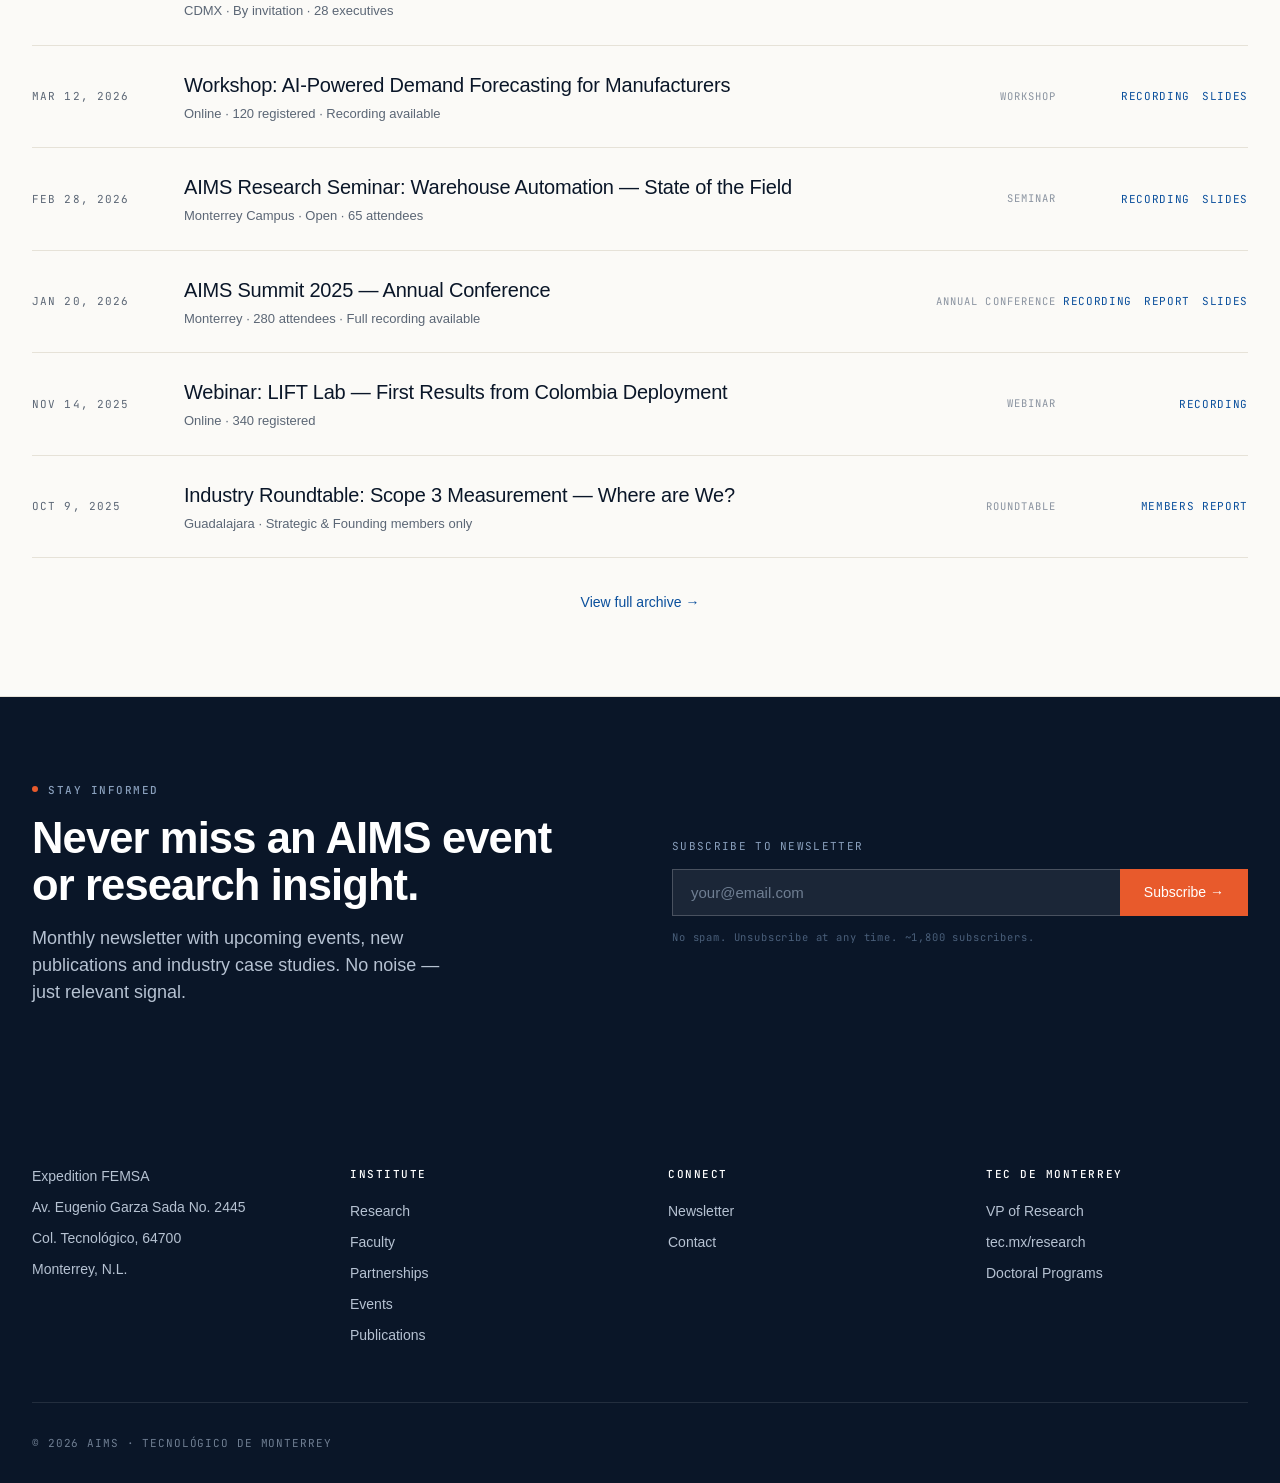
==== commit 6eca81de: "Add newsletter band and update footer/contact info Adds a newsletter sign-up band to the homepage (H" ====
--- a/events.html
+++ b/events.html
@@ -648,14 +648,13 @@
 <footer class="footer">
   <div class="container">
     <div class="footer-grid">
-      <div><h4>Research</h4><ul><li><a href="#">Smart Manufacturing</a></li><li><a href="#">Industrial AI</a></li><li><a href="#">Supply Chain &amp; Logistics</a></li><li><a href="#">LIFT Lab</a></li></ul></div>
-      <div><h4>Institute</h4><ul><li><a href="people.html">Faculty</a></li><li><a href="partners.html">Partnerships</a></li><li><a href="events.html">Events</a></li><li><a href="publications.html">Publications</a></li></ul></div>
-      <div><h4>Connect</h4><ul><li><a href="#">Newsletter</a></li><li><a href="#">LinkedIn</a></li><li><a href="#">YouTube</a></li><li><a href="#">Contact</a></li></ul></div>
+      <div><ul style="color: #b6c2d2;"><li>Expedition FEMSA</li><li>Av. Eugenio Garza Sada No. 2445</li><li>Col. Tecnológico, 64700</li><li>Monterrey, N.L.</li></ul></div>
+      <div><h4>Institute</h4><ul><li><a href="research.html">Research</a></li><li><a href="people.html">Faculty</a></li><li><a href="partners.html">Partnerships</a></li><li><a href="events.html">Events</a></li><li><a href="publications.html">Publications</a></li></ul></div>
+      <div><h4>Connect</h4><ul><li><a href="#">Newsletter</a></li><li><a href="mailto:ricardo.chavelas@tec.mx">Contact</a></li></ul></div>
       <div><h4>Tec de Monterrey</h4><ul><li><a href="#">VP of Research</a></li><li><a href="#">tec.mx/research</a></li><li><a href="#">Doctoral Programs</a></li></ul></div>
     </div>
     <div class="footer-bottom">
       <span>© 2026 AIMS · TECNOLÓGICO DE MONTERREY</span>
-      <span>Expedition FEMSA  ·  Avenida Eugenio Garza Sada No. 2445, Colonia Tecnológico, 64700 Monterrey, N.L.</span>
     </div>
   </div>
 </footer>
--- a/css/styles.css
+++ b/css/styles.css
@@ -390,7 +390,7 @@
 .footer a:hover { color: #fff; }
 .footer .footer-grid {
   display: grid;
-  grid-template-columns: 1.4fr 1fr 1fr 1fr 1fr;
+  grid-template-columns: repeat(4, 1fr);
   gap: 56px;
   padding-bottom: 56px;
   border-bottom: 1px solid rgba(255,255,255,0.1);
@@ -527,7 +527,7 @@
   .section-head .right { padding-bottom: 0; }
 
   .footer .footer-grid {
-    grid-template-columns: 1fr 1fr 1fr;
+    grid-template-columns: 1fr 1fr;
     gap: 36px;
   }
 
--- a/css/partials.css
+++ b/css/partials.css
@@ -605,6 +605,74 @@
 .cta-banner .btn-dark:hover { background: #000; }
 .cta-banner .btn-ghost-light { border-color: rgba(255,255,255,0.6); color: #fff; }
 .cta-banner .btn-ghost-light:hover { background: #fff; color: var(--aims-accent); border-color: #fff; }
+
+/* ===== Newsletter band ===== */
+.newsletter-band {
+  background: var(--aims-paper);
+  padding: 96px 0;
+  border-top: 1px solid var(--aims-line);
+}
+.newsletter-inner {
+  display: grid;
+  grid-template-columns: 1.1fr 1fr;
+  gap: 72px;
+  align-items: center;
+}
+.newsletter-copy .eyebrow { margin-bottom: 14px; }
+.newsletter-copy h2 {
+  font-family: var(--font-display);
+  font-size: clamp(40px, 4.8vw, 60px);
+  font-weight: 700;
+  color: var(--aims-ink);
+  letter-spacing: -0.03em;
+  line-height: 1;
+  margin: 0 0 20px;
+}
+.newsletter-copy p {
+  color: var(--aims-text-muted);
+  font-size: 16px;
+  line-height: 1.65;
+  max-width: 460px;
+  margin: 0;
+}
+.nl-note {
+  margin-top: 14px !important;
+  font-family: var(--font-mono) !important;
+  font-size: 12px !important;
+  letter-spacing: 0.04em;
+  color: var(--aims-text-faint) !important;
+}
+.nl-form { width: 100%; }
+.nl-row {
+  display: flex;
+  border: 1.5px solid var(--aims-stone);
+  border-radius: 4px;
+  overflow: hidden;
+  background: #fff;
+  box-shadow: 0 2px 12px rgba(10,22,40,0.06);
+}
+.nl-row input[type="email"] {
+  flex: 1;
+  border: none;
+  outline: none;
+  padding: 15px 20px;
+  font-family: var(--font-serif);
+  font-size: 15px;
+  color: var(--aims-ink);
+  background: transparent;
+  min-width: 0;
+}
+.nl-row input[type="email"]::placeholder { color: var(--aims-text-faint); }
+.nl-row input[type="email"]:focus { background: var(--aims-azure); }
+.nl-row .btn { border-radius: 0; flex-shrink: 0; }
+.nl-fine {
+  margin-top: 12px;
+  font-family: var(--font-mono);
+  font-size: 11px;
+  letter-spacing: 0.07em;
+  color: var(--aims-text-faint);
+  text-transform: uppercase;
+}
 
 /* ===== Page hero (subpage) ===== */
 .page-hero {
@@ -883,6 +951,10 @@
 
   /* CTA */
   .cta-grid { grid-template-columns: 1fr; gap: 24px; }
+
+  /* Newsletter */
+  .newsletter-inner { grid-template-columns: 1fr; gap: 40px; }
+  .newsletter-copy p { max-width: 100%; }
 }
 
 /* ============================================================
@@ -953,6 +1025,12 @@
   .cta-banner .cta-actions { width: 100%; }
   .cta-banner .btn { width: 100%; justify-content: center; }
 
+  /* Newsletter */
+  .newsletter-band { padding: 64px 0; }
+  .nl-row { flex-direction: column; }
+  .nl-row input[type="email"] { padding: 14px 16px; }
+  .nl-row .btn { border-radius: 0; width: 100%; justify-content: center; }
+
   /* Page hero */
   .page-hero { padding: 52px 0 60px; }
   .page-hero h1 { font-size: clamp(32px, 8vw, 52px); }
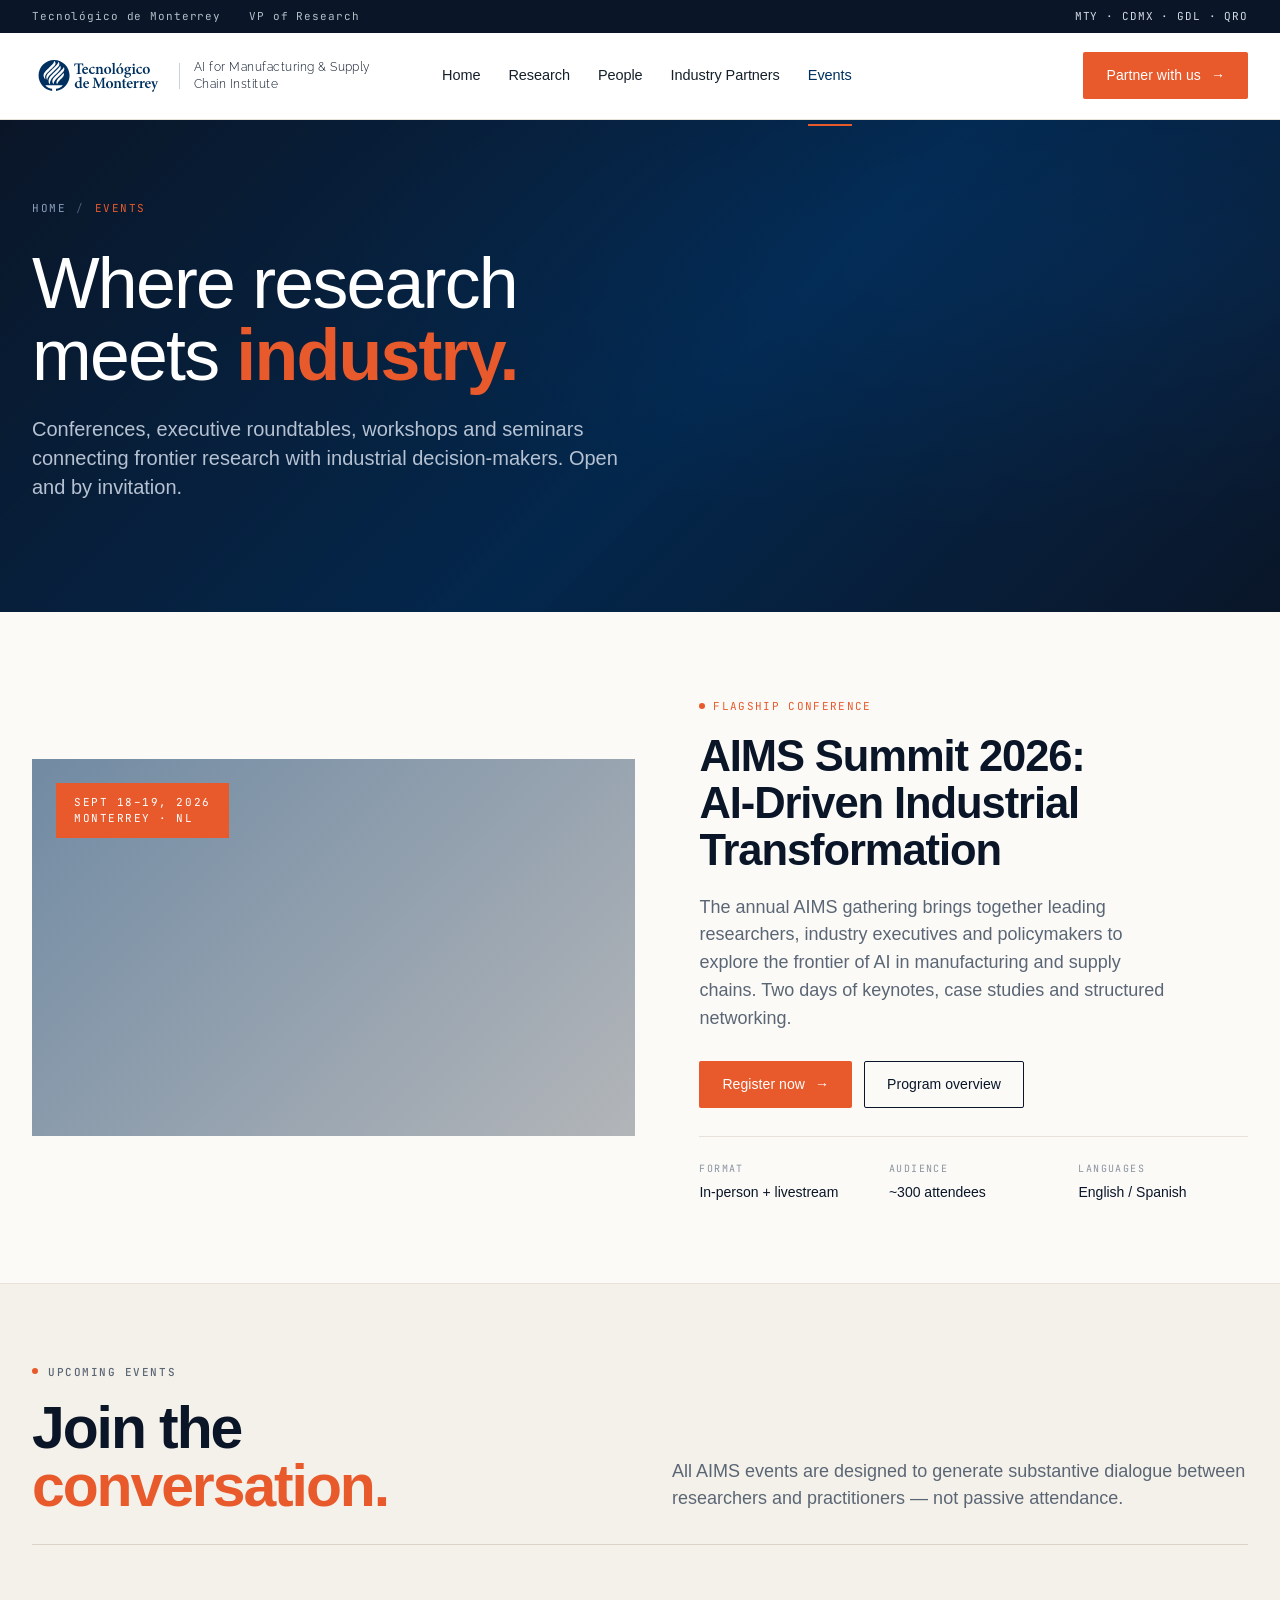
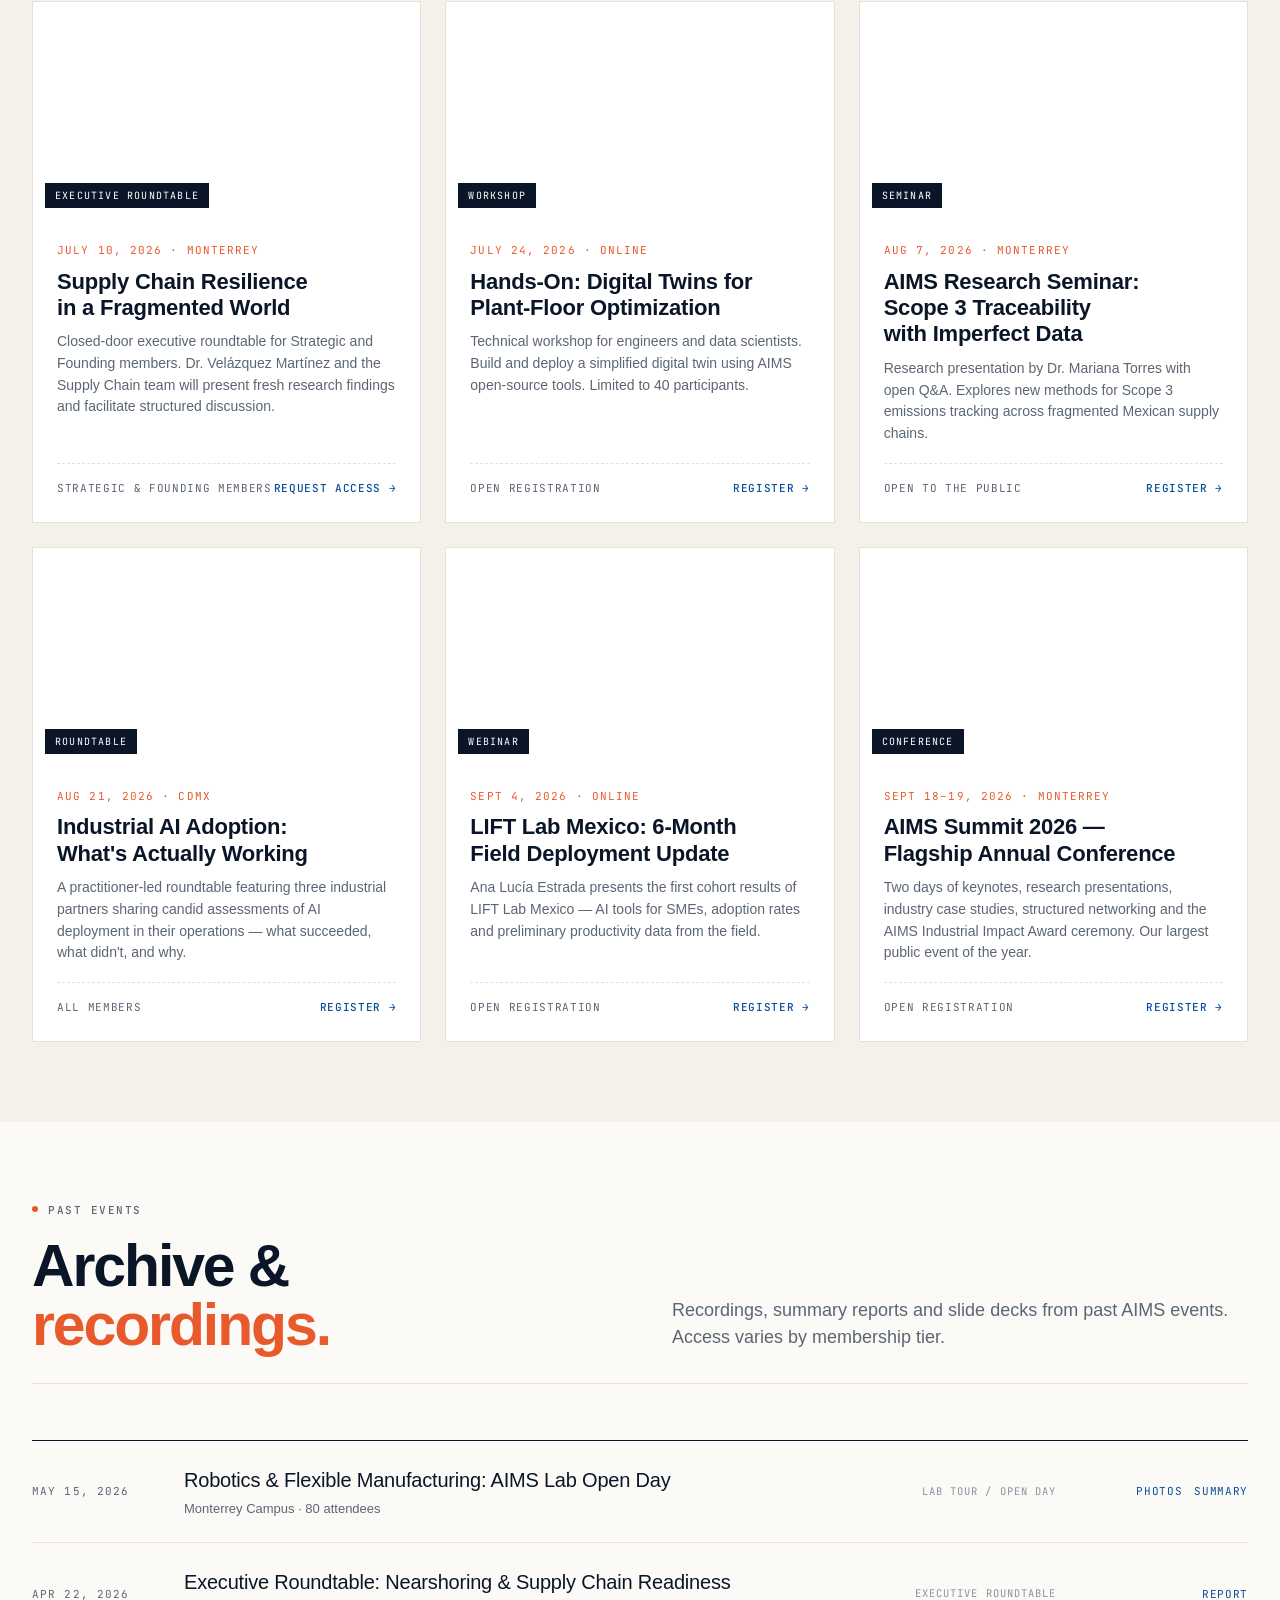
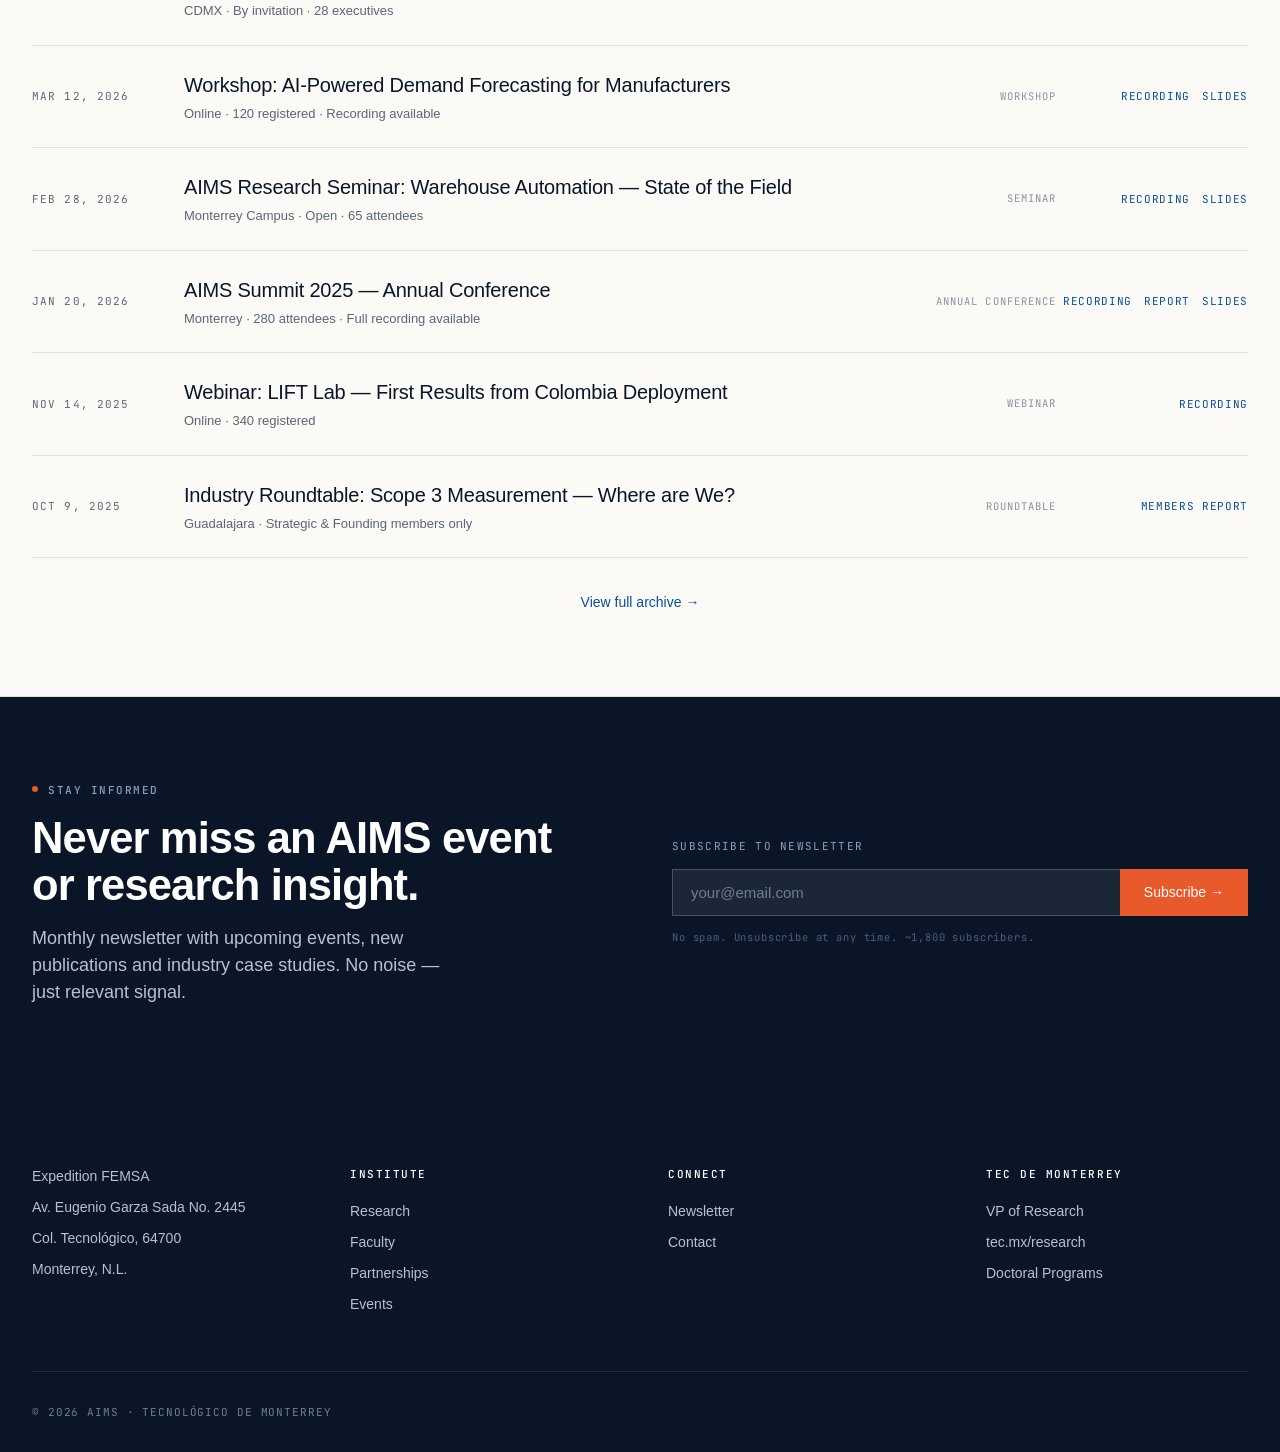
==== commit 353824ab: "Remove Publications links; update newsletter text Removed the "Publications" link from the main nav " ====
--- a/events.html
+++ b/events.html
@@ -344,7 +344,7 @@
 <!-- HEADER -->
 <header class="header">
   <div class="container">
-    <a href="index.html" class="brand">
+    <a href="home.html" class="brand">
       <img src="uploads/tec-logo.svg" alt="Tec de Monterrey" class="brand-flame">
       <div class="brand-sep"></div>
       <div class="brand-text">
@@ -352,12 +352,11 @@
       </div>
     </a>
     <nav class="nav" id="mainNav">
-      <a href="index.html">Home</a>
+      <a href="home.html">Home</a>
       <a href="research.html">Research</a>
       <a href="people.html">People</a>
       <a href="partners.html">Industry Partners</a>
       <a href="events.html" class="active">Events</a>
-      <a href="publications.html">Publications</a>
       <a href="partners.html" class="btn btn-primary nav-mobile-cta">Partner with us <span class="arrow">→</span></a>
     </nav>
     <div class="nav-cta">
@@ -376,7 +375,7 @@
   </div>
   <div class="container">
     <div class="breadcrumb">
-      <a href="index.html">Home</a>
+      <a href="home.html">Home</a>
       <span class="sep">/</span>
       <span class="current">Events</span>
     </div>
@@ -649,8 +648,8 @@
   <div class="container">
     <div class="footer-grid">
       <div><ul style="color: #b6c2d2;"><li>Expedition FEMSA</li><li>Av. Eugenio Garza Sada No. 2445</li><li>Col. Tecnológico, 64700</li><li>Monterrey, N.L.</li></ul></div>
-      <div><h4>Institute</h4><ul><li><a href="research.html">Research</a></li><li><a href="people.html">Faculty</a></li><li><a href="partners.html">Partnerships</a></li><li><a href="events.html">Events</a></li><li><a href="publications.html">Publications</a></li></ul></div>
-      <div><h4>Connect</h4><ul><li><a href="#">Newsletter</a></li><li><a href="mailto:ricardo.chavelas@tec.mx">Contact</a></li></ul></div>
+      <div><h4>Institute</h4><ul><li><a href="research.html">Research</a></li><li><a href="people.html">Faculty</a></li><li><a href="partners.html">Partnerships</a></li><li><a href="events.html">Events</a></li></ul></div>
+      <div><h4>Connect</h4><ul><li><a href="home.html#newsletter">Newsletter</a></li><li><a href="mailto:ricardo.chavelas@tec.mx">Contact</a></li></ul></div>
       <div><h4>Tec de Monterrey</h4><ul><li><a href="#">VP of Research</a></li><li><a href="#">tec.mx/research</a></li><li><a href="#">Doctoral Programs</a></li></ul></div>
     </div>
     <div class="footer-bottom">
--- a/css/partials.css
+++ b/css/partials.css
@@ -558,6 +558,23 @@
   margin-top: 36px;
   padding-top: 24px;
   border-top: 1px solid var(--aims-stone);
+}
+
+/* ===== TBD placeholder ===== */
+.tbd {
+  background: rgba(251, 191, 36, 0.2);
+  color: #92400e;
+  padding: 0 5px;
+  border-radius: 3px;
+  outline: 1px dashed rgba(180, 83, 9, 0.4);
+  font-style: italic;
+  cursor: default;
+}
+.tbd::after {
+  content: ' ·  TBD';
+  font-size: 0.8em;
+  opacity: 0.7;
+  font-style: normal;
 }
 
 /* ===== CTA banner ===== */
@@ -672,6 +689,7 @@
   letter-spacing: 0.07em;
   color: var(--aims-text-faint);
   text-transform: uppercase;
+  text-align: right;
 }
 
 /* ===== Page hero (subpage) ===== */
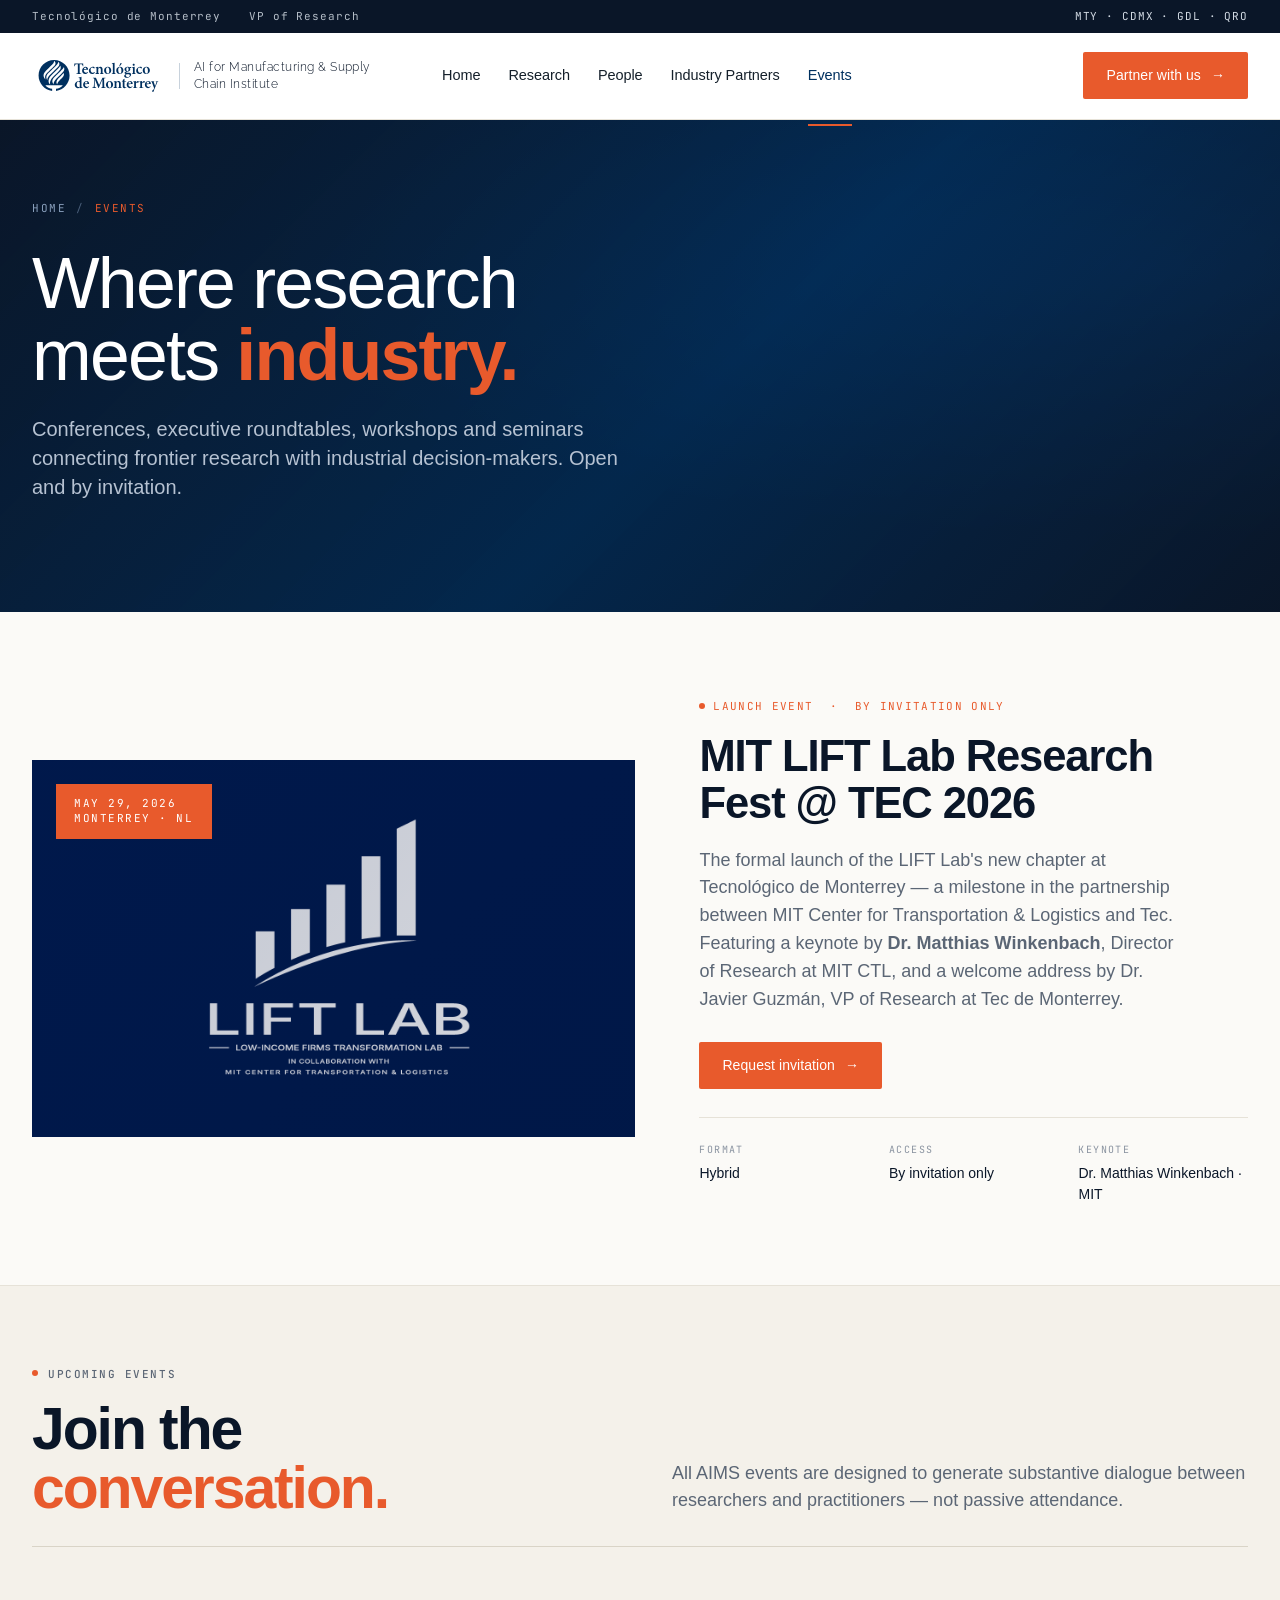
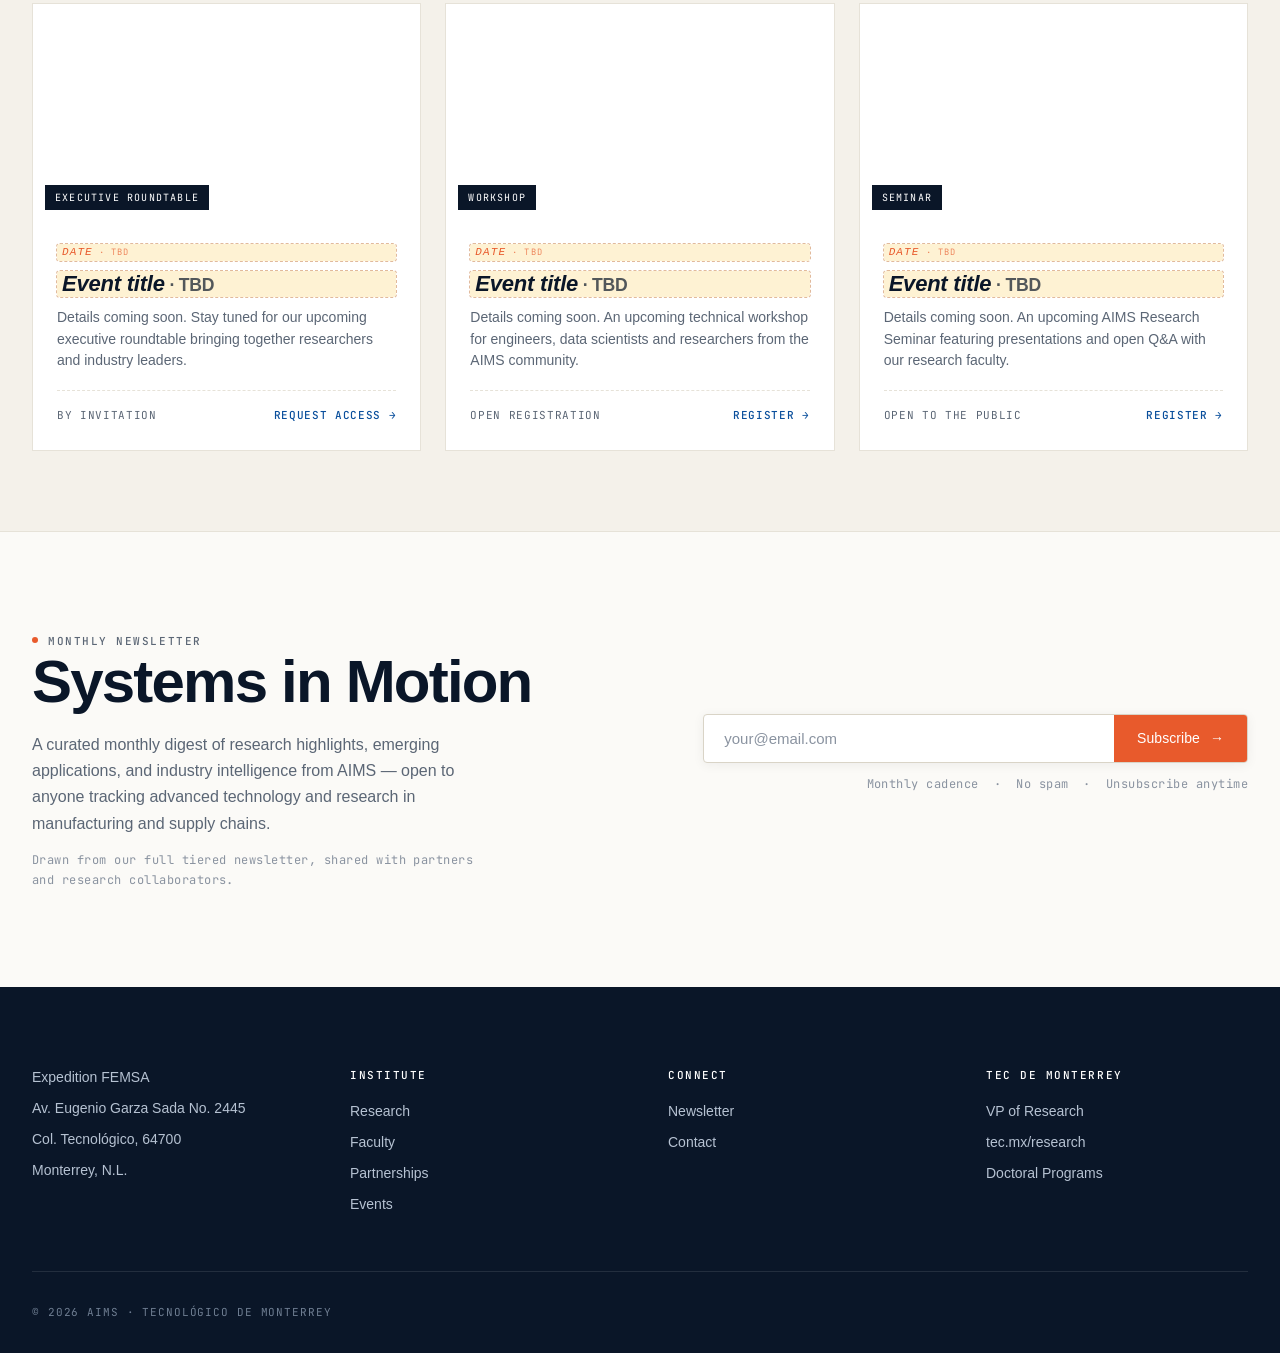
==== commit a1ed8b37: "Revise events page, newsletter & add logos Replace the events page hero and cards with new LIFT Lab " ====
--- a/events.html
+++ b/events.html
@@ -258,55 +258,12 @@
   .past-item .past-links a { color: var(--aims-blue); }
   .past-item .past-links a:hover { color: var(--aims-accent); }
 
-  /* ===== Newsletter CTA ===== */
-  .newsletter-band {
-    background: var(--aims-ink);
-    padding: 80px 0;
-  }
-  .newsletter-grid {
-    display: grid;
-    grid-template-columns: 1fr 1fr;
-    gap: 64px;
-    align-items: center;
-  }
-  .newsletter-band h2 { color: #fff; font-family: var(--font-serif); font-size: clamp(30px, 3.4vw, 46px); line-height: 1.08; letter-spacing: -0.02em; margin: 0 0 16px; }
-  .newsletter-band p { color: #b6c2d2; font-family: var(--font-serif); font-size: 18px; line-height: 1.5; max-width: 440px; margin: 0; }
-  .newsletter-form { display: flex; gap: 0; }
-  .newsletter-form input {
-    flex: 1;
-    padding: 14px 18px;
-    border: 1px solid rgba(255,255,255,0.2);
-    border-right: 0;
-    background: rgba(255,255,255,0.07);
-    font-family: var(--font-sans);
-    font-size: 15px;
-    color: #fff;
-    outline: none;
-    border-radius: 0;
-  }
-  .newsletter-form input::placeholder { color: #6f7e92; }
-  .newsletter-form input:focus { border-color: var(--aims-accent); background: rgba(255,255,255,0.1); }
-  .newsletter-form button {
-    padding: 14px 24px;
-    background: var(--aims-accent);
-    color: #fff;
-    font-family: var(--font-sans);
-    font-weight: 500;
-    font-size: 14px;
-    border: none;
-    cursor: pointer;
-    transition: background 0.2s ease;
-    white-space: nowrap;
-  }
-  .newsletter-form button:hover { background: #d04915; }
-
   /* Mobile */
   @media (max-width: 1024px) {
     .event-feat-grid { grid-template-columns: 1fr; gap: 36px; }
     .events-grid { grid-template-columns: repeat(2, 1fr); }
     .past-item { grid-template-columns: 100px 1fr 140px; }
     .past-item .past-links { grid-column: 1 / -1; justify-content: flex-start; }
-    .newsletter-grid { grid-template-columns: 1fr; gap: 36px; }
   }
   @media (max-width: 768px) {
     .event-featured { padding: 52px 0; }
@@ -318,10 +275,6 @@
     .past-item .past-type { text-align: left; }
     .past-item .past-links { justify-content: flex-start; }
     .event-meta-row { grid-template-columns: 1fr 1fr; }
-    .newsletter-band { padding: 52px 0; }
-    .newsletter-form { flex-direction: column; }
-    .newsletter-form input { border-right: 1px solid rgba(255,255,255,0.2); border-bottom: 0; }
-    .newsletter-form button { width: 100%; }
   }
 </style>
   <link rel="icon" type="image/svg+xml" href="favicon.svg">
@@ -389,32 +342,31 @@
 <section class="event-featured" data-screen-label="02 Featured">
   <div class="container">
     <div class="event-feat-grid">
-      <div class="event-feat-img" style="background-image: url('https://images.unsplash.com/photo-1540575467063-178a50c2df87?auto=format&fit=crop&w=1000&q=80');">
-        <div class="overlay"></div>
+      <div class="event-feat-img" style="background-color: #001a4d; background-image: url('uploads/lift-lab-logo-blanco.png'); background-size: 65%; background-repeat: no-repeat; background-position: center;">
+        <div class="overlay" style="background: linear-gradient(135deg, rgba(0,20,70,0.25), rgba(0,10,40,0.15));"></div>
         <div class="date-badge">
-          SEPT 18–19, 2026<br>MONTERREY · NL
+          MAY 29, 2026<br>MONTERREY · NL
         </div>
       </div>
       <div class="event-feat-body">
-        <div class="type-pill"><span class="dot" style="width:6px;height:6px;background:var(--aims-accent);border-radius:50%;display:inline-block;"></span> FLAGSHIP CONFERENCE</div>
-        <h2>AIMS Summit 2026: AI-Driven Industrial Transformation</h2>
-        <p>The annual AIMS gathering brings together leading researchers, industry executives and policymakers to explore the frontier of AI in manufacturing and supply chains. Two days of keynotes, case studies and structured networking.</p>
+        <div class="type-pill"><span class="dot" style="width:6px;height:6px;background:var(--aims-accent);border-radius:50%;display:inline-block;"></span> LAUNCH EVENT &nbsp;·&nbsp; BY INVITATION ONLY</div>
+        <h2>MIT LIFT Lab Research Fest @ TEC 2026</h2>
+        <p>The formal launch of the LIFT Lab's new chapter at Tecnológico de Monterrey — a milestone in the partnership between MIT Center for Transportation &amp; Logistics and Tec. Featuring a keynote by <strong>Dr. Matthias Winkenbach</strong>, Director of Research at MIT CTL, and a welcome address by Dr. Javier Guzmán, VP of Research at Tec de Monterrey.</p>
         <div style="display: flex; gap: 12px; flex-wrap: wrap;">
-          <a href="#" class="btn btn-primary">Register now <span class="arrow">→</span></a>
-          <a href="#" class="btn btn-ghost">Program overview</a>
+          <a href="#" class="btn btn-primary">Request invitation <span class="arrow">→</span></a>
         </div>
         <div class="event-meta-row">
           <div class="meta-item">
             <div class="lbl">Format</div>
-            <div class="val">In-person + livestream</div>
+            <div class="val">Hybrid</div>
           </div>
           <div class="meta-item">
-            <div class="lbl">Audience</div>
-            <div class="val">~300 attendees</div>
+            <div class="lbl">Access</div>
+            <div class="val">By invitation only</div>
           </div>
           <div class="meta-item">
-            <div class="lbl">Languages</div>
-            <div class="val">English / Spanish</div>
+            <div class="lbl">Keynote</div>
+            <div class="val">Dr. Matthias Winkenbach · MIT</div>
           </div>
         </div>
       </div>
@@ -444,11 +396,11 @@
           <span class="type-tag">Executive Roundtable</span>
         </div>
         <div class="card-body">
-          <div class="card-date">July 10, 2026 · Monterrey</div>
-          <h3>Supply Chain Resilience in a Fragmented World</h3>
-          <p>Closed-door executive roundtable for Strategic and Founding members. Dr. Velázquez Martínez and the Supply Chain team will present fresh research findings and facilitate structured discussion.</p>
+          <div class="card-date tbd">Date</div>
+          <h3 class="tbd">Event title</h3>
+          <p>Details coming soon. Stay tuned for our upcoming executive roundtable bringing together researchers and industry leaders.</p>
           <div class="card-footer">
-            <span>Strategic &amp; Founding members</span>
+            <span>By invitation</span>
             <a href="#" class="register-link">Request access →</a>
           </div>
         </div>
@@ -459,9 +411,9 @@
           <span class="type-tag">Workshop</span>
         </div>
         <div class="card-body">
-          <div class="card-date">July 24, 2026 · Online</div>
-          <h3>Hands-On: Digital Twins for Plant-Floor Optimization</h3>
-          <p>Technical workshop for engineers and data scientists. Build and deploy a simplified digital twin using AIMS open-source tools. Limited to 40 participants.</p>
+          <div class="card-date tbd">Date</div>
+          <h3 class="tbd">Event title</h3>
+          <p>Details coming soon. An upcoming technical workshop for engineers, data scientists and researchers from the AIMS community.</p>
           <div class="card-footer">
             <span>Open registration</span>
             <a href="#" class="register-link">Register →</a>
@@ -474,9 +426,9 @@
           <span class="type-tag">Seminar</span>
         </div>
         <div class="card-body">
-          <div class="card-date">Aug 7, 2026 · Monterrey</div>
-          <h3>AIMS Research Seminar: Scope 3 Traceability with Imperfect Data</h3>
-          <p>Research presentation by Dr. Mariana Torres with open Q&amp;A. Explores new methods for Scope 3 emissions tracking across fragmented Mexican supply chains.</p>
+          <div class="card-date tbd">Date</div>
+          <h3 class="tbd">Event title</h3>
+          <p>Details coming soon. An upcoming AIMS Research Seminar featuring presentations and open Q&amp;A with our research faculty.</p>
           <div class="card-footer">
             <span>Open to the public</span>
             <a href="#" class="register-link">Register →</a>
@@ -484,57 +436,12 @@
         </div>
       </article>
 
-      <article class="event-card">
-        <div class="card-img" style="background-image: url('https://images.unsplash.com/photo-1522071820081-009f0129c71c?auto=format&fit=crop&w=700&q=80');">
-          <span class="type-tag">Roundtable</span>
-        </div>
-        <div class="card-body">
-          <div class="card-date">Aug 21, 2026 · CDMX</div>
-          <h3>Industrial AI Adoption: What's Actually Working</h3>
-          <p>A practitioner-led roundtable featuring three industrial partners sharing candid assessments of AI deployment in their operations — what succeeded, what didn't, and why.</p>
-          <div class="card-footer">
-            <span>All members</span>
-            <a href="#" class="register-link">Register →</a>
-          </div>
-        </div>
-      </article>
-
-      <article class="event-card">
-        <div class="card-img" style="background-image: url('https://images.unsplash.com/photo-1591115765373-5207764f72e7?auto=format&fit=crop&w=700&q=80');">
-          <span class="type-tag">Webinar</span>
-        </div>
-        <div class="card-body">
-          <div class="card-date">Sept 4, 2026 · Online</div>
-          <h3>LIFT Lab Mexico: 6-Month Field Deployment Update</h3>
-          <p>Ana Lucía Estrada presents the first cohort results of LIFT Lab Mexico — AI tools for SMEs, adoption rates and preliminary productivity data from the field.</p>
-          <div class="card-footer">
-            <span>Open registration</span>
-            <a href="#" class="register-link">Register →</a>
-          </div>
-        </div>
-      </article>
-
-      <article class="event-card">
-        <div class="card-img" style="background-image: url('https://images.unsplash.com/photo-1517048676732-d65bc937f952?auto=format&fit=crop&w=700&q=80');">
-          <span class="type-tag">Conference</span>
-        </div>
-        <div class="card-body">
-          <div class="card-date">Sept 18–19, 2026 · Monterrey</div>
-          <h3>AIMS Summit 2026 — Flagship Annual Conference</h3>
-          <p>Two days of keynotes, research presentations, industry case studies, structured networking and the AIMS Industrial Impact Award ceremony. Our largest public event of the year.</p>
-          <div class="card-footer">
-            <span>Open registration</span>
-            <a href="#" class="register-link">Register →</a>
-          </div>
-        </div>
-      </article>
-
     </div>
   </div>
 </section>
 
 <!-- PAST EVENTS -->
-<section class="past-section" data-screen-label="04 Past">
+<section class="past-section" data-screen-label="04 Past" style="display: none;">
   <div class="container">
     <div class="section-head">
       <div class="left">
@@ -621,23 +528,23 @@
 </section>
 
 <!-- NEWSLETTER -->
-<section class="newsletter-band" data-screen-label="05 Newsletter">
-  <div class="container">
-    <div class="newsletter-grid">
-      <div>
-        <span class="eyebrow" style="color: #8aa0bd;"><span class="dot"></span>Stay informed</span>
-        <h2 style="margin-top: 14px;">Never miss an AIMS event<br>or research insight.</h2>
-        <p>Monthly newsletter with upcoming events, new publications and industry case studies. No noise — just relevant signal.</p>
-      </div>
-      <div>
-        <div style="font-family: var(--font-mono); font-size: 11px; letter-spacing: 0.12em; text-transform: uppercase; color: #8aa0bd; margin-bottom: 14px;">SUBSCRIBE TO NEWSLETTER</div>
-        <div class="newsletter-form">
-          <input type="email" placeholder="your@email.com" />
-          <button type="submit">Subscribe →</button>
-        </div>
-        <p style="margin: 14px 0 0; font-family: var(--font-mono); font-size: 10.5px; letter-spacing: 0.08em; color: #4a5f7a;">
-          No spam. Unsubscribe at any time. ~1,800 subscribers.
-        </p>
+<section class="newsletter-band" id="newsletter" data-screen-label="05 Newsletter">
+  <div class="container">
+    <div class="newsletter-inner">
+      <div class="newsletter-copy">
+        <span class="eyebrow"><span class="dot"></span>Monthly newsletter</span>
+        <h2>Systems in Motion</h2>
+        <p>A curated monthly digest of research highlights, emerging applications, and industry intelligence from AIMS — open to anyone tracking advanced technology and research in manufacturing and supply chains.</p>
+        <p class="nl-note">Drawn from our full tiered newsletter, shared with partners and research collaborators.</p>
+      </div>
+      <div class="newsletter-form-wrap">
+        <form class="nl-form" action="#" method="post">
+          <div class="nl-row">
+            <input type="email" name="email" placeholder="your@email.com" required aria-label="Email address">
+            <button type="submit" class="btn btn-primary">Subscribe <span class="arrow">→</span></button>
+          </div>
+          <p class="nl-fine">Monthly cadence &nbsp;·&nbsp; No spam &nbsp;·&nbsp; Unsubscribe anytime</p>
+        </form>
       </div>
     </div>
   </div>
--- a/css/partials.css
+++ b/css/partials.css
@@ -685,10 +685,9 @@
 .nl-fine {
   margin-top: 12px;
   font-family: var(--font-mono);
-  font-size: 11px;
-  letter-spacing: 0.07em;
+  font-size: 12px;
+  letter-spacing: 0.04em;
   color: var(--aims-text-faint);
-  text-transform: uppercase;
   text-align: right;
 }
 
